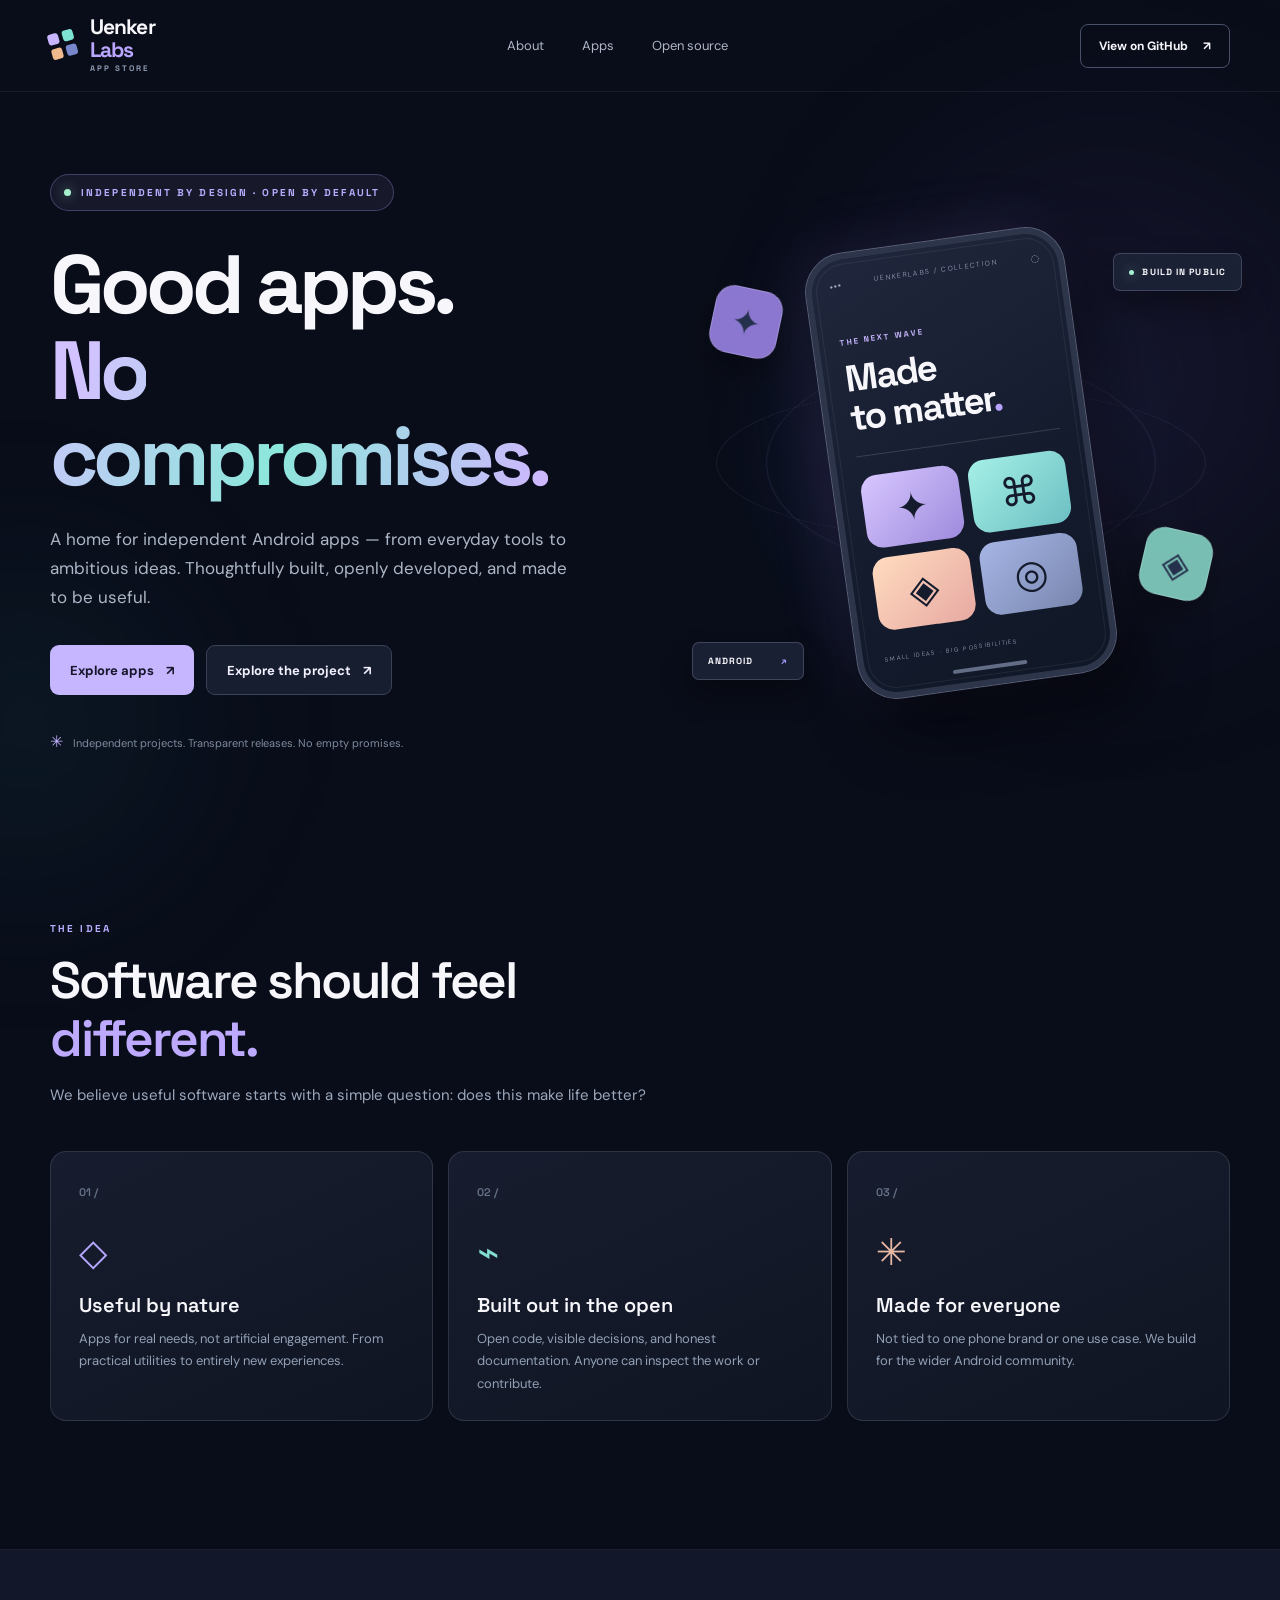
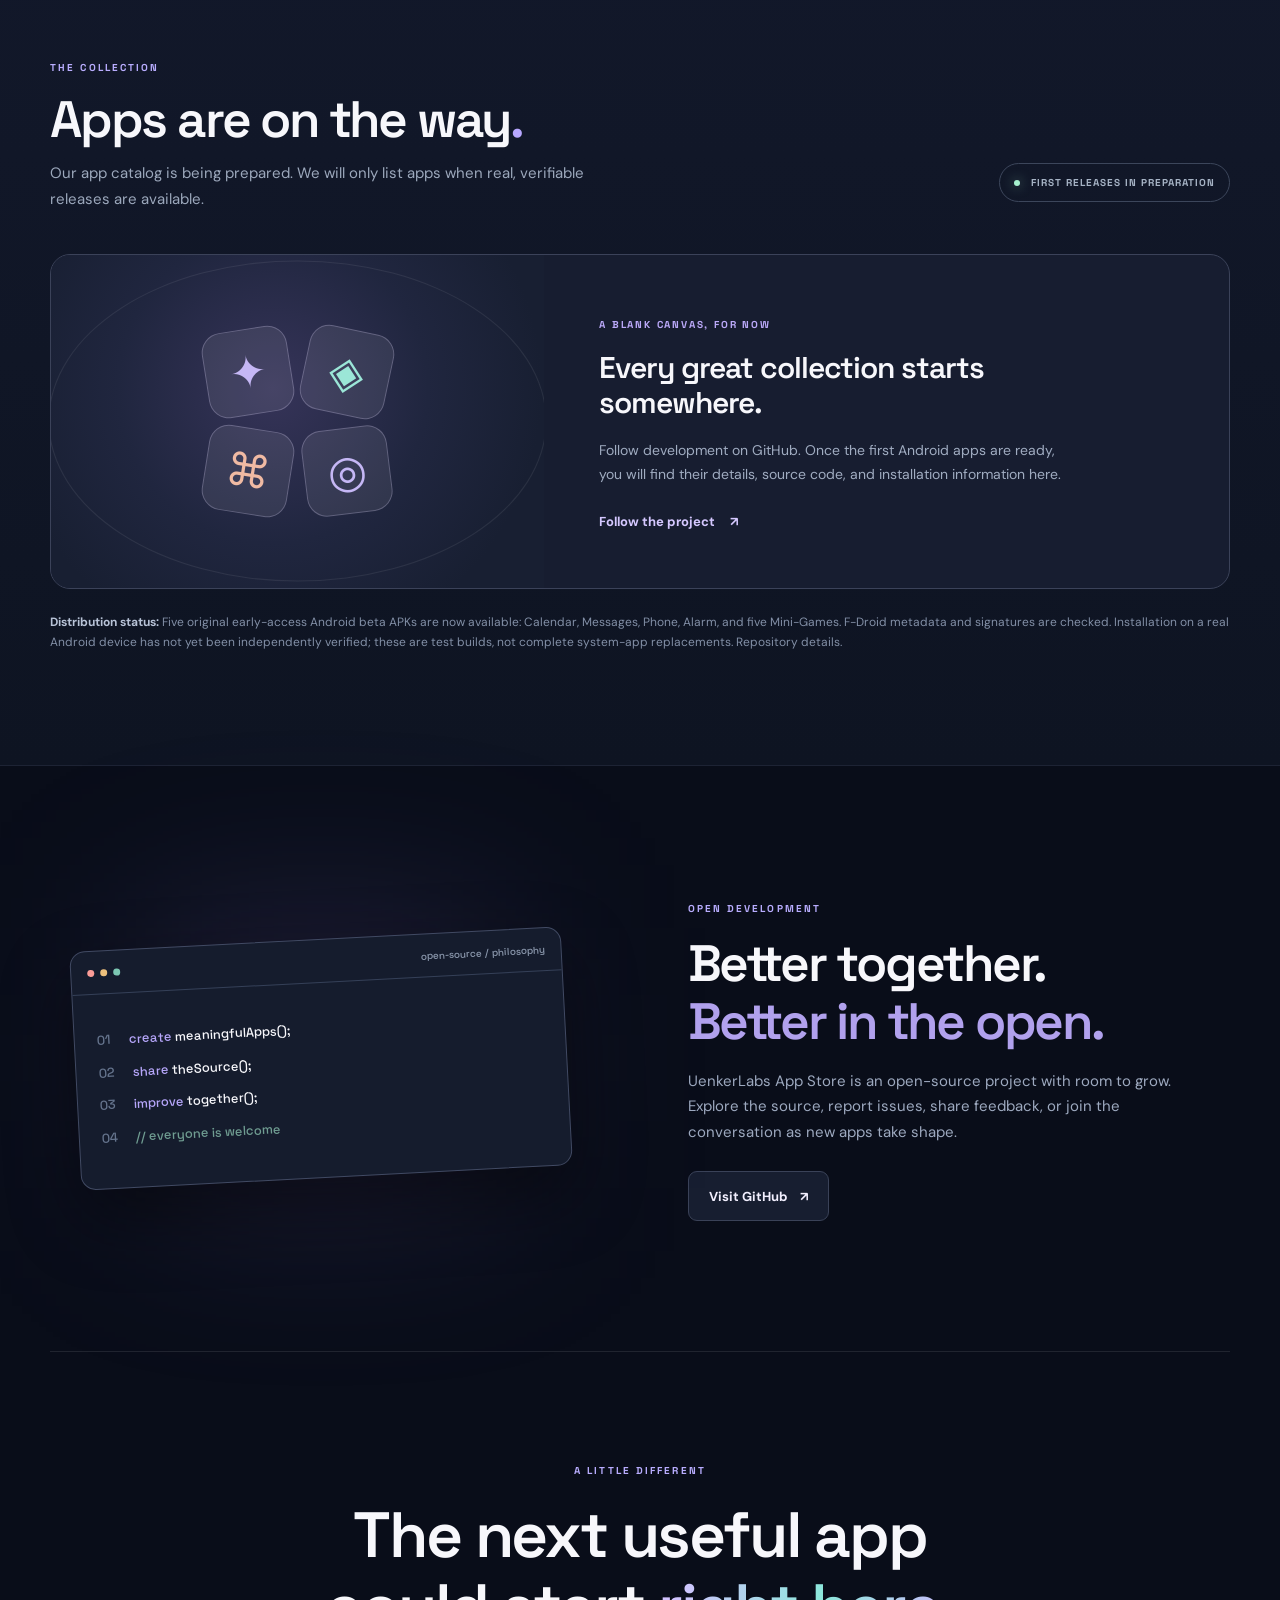
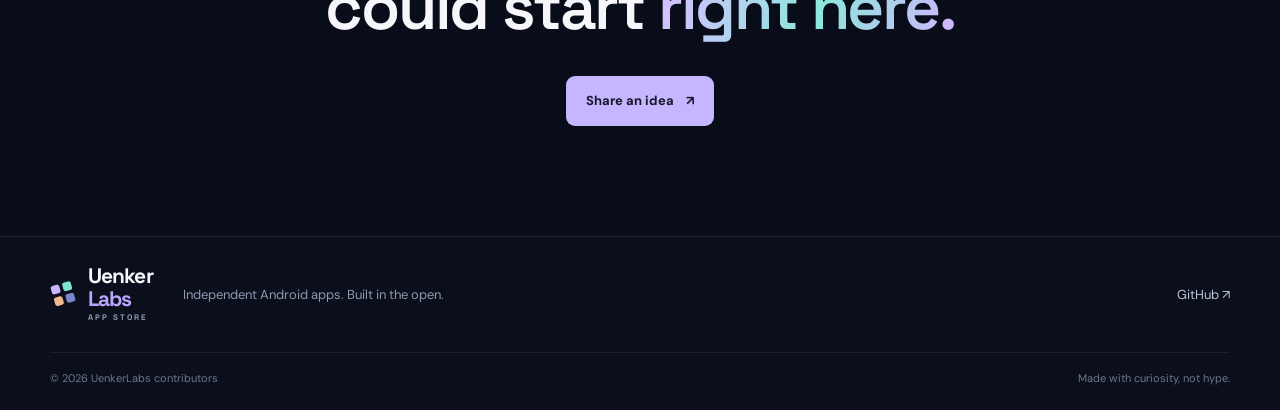
==== index.html @ 39ff406e "Publish five signed UenkerLabs beta APKs with official F-Droid v1/v2 indexes" ====
<!doctype html>
<html lang="en">
<head>
  <meta charset="utf-8">
  <meta name="viewport" content="width=device-width, initial-scale=1">
  <meta name="theme-color" content="#0b1020">
  <meta name="description" content="UenkerLabs App Store is an independent, open-source home for thoughtful Android apps. Built in public, designed for people, and free to explore.">
  <meta property="og:title" content="UenkerLabs App Store — Apps with purpose. Built in the open.">
  <meta property="og:description" content="Independent Android apps, open development, and a growing app collection.">
  <meta property="og:type" content="website">
  <meta property="og:site_name" content="UenkerLabs App Store">
  <meta property="og:locale" content="en_US">
  <link rel="canonical" href="https://yzue1980.github.io/UenkerLabs-AppStore/">
  <meta name="robots" content="index,follow">
  <meta property="og:url" content="https://yzue1980.github.io/UenkerLabs-AppStore/">
  <title>UenkerLabs App Store — Independent Android Apps</title>
  <link rel="icon" href="favicon.svg" type="image/svg+xml">
  <link rel="stylesheet" href="assets/style.css">
  <script src="assets/main.js" defer></script>
</head>
<body>
  <a class="skip-link" href="#main">Skip to content</a>
  <div class="ambient ambient-one" aria-hidden="true"></div>
  <div class="ambient ambient-two" aria-hidden="true"></div>
  <header class="site-header">
    <div class="container nav-wrap">
      <a href="#top" class="brand" aria-label="UenkerLabs App Store home"><span class="brand-mark"><span></span><span></span><span></span><span></span></span><span class="store-wordmark">Uenker<span class="brand-eighty">Labs</span><small>APP STORE</small></span></a>
      <nav aria-label="Main navigation" class="main-nav">
        <a href="#about">About</a>
        <a href="#apps">Apps</a>
        <a href="#open-source">Open source</a>
      </nav>
      <a class="header-action" href="https://github.com/YZUe1980/UenkerLabs-AppStore" target="_blank" rel="noopener noreferrer">View on GitHub <span aria-hidden="true">↗</span></a>
    </div>
  </header>
  <main id="main">
    <section class="hero container" id="top" aria-labelledby="hero-heading">
      <div class="hero-copy">
        <span class="eyebrow"><span class="live-dot"></span> INDEPENDENT BY DESIGN · OPEN BY DEFAULT</span>
        <h1 id="hero-heading">Good apps.<br><span class="gradient-text">No compromises.</span></h1>
        <p class="hero-lead">A home for independent Android apps — from everyday tools to ambitious ideas. Thoughtfully built, openly developed, and made to be useful.</p>
        <div class="hero-actions">
          <a class="button primary" href="#apps">Explore apps <span aria-hidden="true">↗</span></a>
          <a class="button secondary" href="https://github.com/YZUe1980/UenkerLabs-AppStore" target="_blank" rel="noopener noreferrer">Explore the project <span aria-hidden="true">↗</span></a>
        </div>
        <div class="hero-subnote"><span class="tiny-star">✳</span> Independent projects. Transparent releases. No empty promises.</div>
      </div>
      <div class="hero-art" aria-label="Abstract illustration of a future Android app collection" role="img">
        <div class="art-halo"></div>
        <div class="visual-orbit orbit-a"></div><div class="visual-orbit orbit-b"></div>
        <div class="floating-icon icon-left"><span class="symbol">✦</span></div>
        <div class="floating-icon icon-right"><span class="symbol">◈</span></div>
        <div class="device">
          <div class="device-top"><span class="status-lines">•••</span><span class="device-caption">UENKERLABS / COLLECTION</span><span>◌</span></div>
          <div class="device-content"><div class="device-label">THE NEXT WAVE</div><div class="device-heading">Made<br>to matter<span class="device-period">.</span></div><div class="device-rule"></div><div class="app-grid">
            <div class="app-tile violet"><span>✦</span></div><div class="app-tile aqua"><span>⌘</span></div><div class="app-tile peach"><span>◈</span></div><div class="app-tile slate"><span>◎</span></div>
          </div><div class="device-caption foot">SMALL IDEAS · BIG POSSIBILITIES</div></div>
          <div class="device-bottom"></div>
        </div>
        <div class="floating-tag tag-top"><span class="tag-dot"></span> BUILD IN PUBLIC</div>
        <div class="floating-tag tag-bottom">ANDROID <span>↗</span></div>
      </div>
    </section>
    <section class="principles container" id="about" aria-labelledby="principles-heading">
      <div class="section-intro"><span class="overline">THE IDEA</span><h2 id="principles-heading">Software should feel <em>different.</em></h2><p>We believe useful software starts with a simple question: does this make life better?</p></div>
      <div class="feature-grid">
        <article class="feature"><span class="feature-number">01 /</span><div class="feature-symbol">◇</div><h3>Useful by nature</h3><p>Apps for real needs, not artificial engagement. From practical utilities to entirely new experiences.</p></article>
        <article class="feature"><span class="feature-number">02 /</span><div class="feature-symbol">⌁</div><h3>Built out in the open</h3><p>Open code, visible decisions, and honest documentation. Anyone can inspect the work or contribute.</p></article>
        <article class="feature"><span class="feature-number">03 /</span><div class="feature-symbol">✳</div><h3>Made for everyone</h3><p>Not tied to one phone brand or one use case. We build for the wider Android community.</p></article>
      </div>
    </section>
    <section class="catalog-section" id="apps" aria-labelledby="apps-heading">
      <div class="container">
        <div class="catalog-heading"><div><span class="overline">THE COLLECTION</span><h2 id="apps-heading">Apps are on the way<span class="accent-period">.</span></h2><p>Our app catalog is being prepared. We will only list apps when real, verifiable releases are available.</p></div><span class="catalog-count"><span class="count-dot"></span> FIRST RELEASES IN PREPARATION</span></div>
        <div class="empty-catalog">
          <div class="empty-pattern" aria-hidden="true"><span>✦</span><span>◈</span><span>⌘</span><span>◎</span></div>
          <div class="empty-copy"><span class="small-label">A BLANK CANVAS, FOR NOW</span><h3>Every great collection starts somewhere.</h3><p>Follow development on GitHub. Once the first Android apps are ready, you will find their details, source code, and installation information here.</p><a href="https://github.com/YZUe1980/UenkerLabs-AppStore" target="_blank" rel="noopener noreferrer" class="inline-link">Follow the project <span aria-hidden="true">↗</span></a></div>
        </div>
        <p class="catalog-notice"><strong>Distribution status:</strong> Five original early-access Android beta APKs are now available: Calendar, Messages, Phone, Alarm, and five Mini-Games. F-Droid metadata and signatures are checked. Installation on a real Android device has not yet been independently verified; these are test builds, not complete system-app replacements. <a href="https://yzue1980.github.io/UenkerLabs-AppStore/repo">Repository details</a>.</p>
      </div>
    </section>
    <section class="opensource container" id="open-source">
      <div class="opensource-graphic" aria-hidden="true"><div class="code-card"><div class="code-top"><span></span><span></span><span></span><strong>open-source / philosophy</strong></div><div class="code-lines"><div><i>01</i> <b>create</b> meaningfulApps();</div><div><i>02</i> <b>share</b> theSource();</div><div><i>03</i> <b>improve</b> together();</div><div><i>04</i> <span class="code-comment">// everyone is welcome</span></div></div></div></div>
      <div class="opensource-copy"><span class="overline">OPEN DEVELOPMENT</span><h2>Better together.<br><span class="soft-text">Better in the open.</span></h2><p>UenkerLabs App Store is an open-source project with room to grow. Explore the source, report issues, share feedback, or join the conversation as new apps take shape.</p><a class="button secondary" href="https://github.com/YZUe1980/UenkerLabs-AppStore" target="_blank" rel="noopener noreferrer">Visit GitHub <span aria-hidden="true">↗</span></a></div>
    </section>
    <section class="closing container"><span class="overline">A LITTLE DIFFERENT</span><h2>The next useful app<br>could start <span class="gradient-text">right here.</span></h2><a href="https://github.com/YZUe1980/UenkerLabs-AppStore/issues" target="_blank" rel="noopener noreferrer" class="button primary">Share an idea <span aria-hidden="true">↗</span></a></section>
  </main>
  <footer class="footer"><div class="container footer-inner"><a href="#top" class="brand"><span class="brand-mark small"><span></span><span></span><span></span><span></span></span><span class="store-wordmark">Uenker<span class="brand-eighty">Labs</span><small>APP STORE</small></span></a><span>Independent Android apps. Built in the open.</span><a href="https://github.com/YZUe1980/UenkerLabs-AppStore" target="_blank" rel="noopener noreferrer">GitHub ↗</a></div><div class="container footer-bottom"><span>© <span id="year">2026</span> UenkerLabs contributors</span><span>Made with curiosity, not hype.</span></div></footer>
</body></html>
---- assets/style.css ----
@import url('https://fonts.googleapis.com/css2?family=DM+Sans:wght@400;500;600;700&family=Space+Grotesk:wght@400;500;600;700&display=swap');
:root{color-scheme:dark;--bg:#090d19;--surface:#111728;--ink:#f7f7fb;--muted:#9fa9bb;--accent:#bcabff;--line:rgba(220,228,255,.13)}
*{box-sizing:border-box}html{scroll-behavior:smooth}body{margin:0;background:var(--bg);color:var(--ink);font-family:"DM Sans",system-ui,sans-serif;-webkit-font-smoothing:antialiased;overflow-x:hidden}a{color:inherit;text-decoration:none}button,a{ -webkit-tap-highlight-color:transparent}a:focus-visible{outline:2px solid #c9b7ff;outline-offset:5px}p{line-height:1.72}.container{width:min(1180px,calc(100% - 64px));margin-inline:auto}.skip-link{position:absolute;top:-60px;left:20px;background:white;color:#101526;padding:12px;z-index:99}.skip-link:focus{top:12px}.ambient{position:absolute;pointer-events:none;filter:blur(75px);border-radius:50%;z-index:-1}.ambient-one{width:620px;height:650px;background:radial-gradient(circle,rgba(94,68,158,.19),transparent 72%);right:-140px;top:50px}.ambient-two{width:450px;height:450px;background:radial-gradient(circle,rgba(37,130,154,.12),transparent 72%);left:-200px;top:500px}
.site-header{height:92px;border-bottom:1px solid rgba(255,255,255,.06);position:relative;z-index:5}.nav-wrap{height:100%;display:flex;align-items:center;justify-content:space-between;gap:32px}.brand{font:700 25px/1 "Space Grotesk",sans-serif;letter-spacing:-1.4px;display:inline-flex;align-items:center;gap:11px;white-space:nowrap}.brand-eighty{color:#c1adff}.brand-mark{width:29px;height:29px;display:grid;grid-template-columns:repeat(2,11px);grid-template-rows:repeat(2,11px);gap:4px;transform:rotate(-16deg)}.brand-mark span{display:block;background:#c8b5ff;border-radius:3px}.brand-mark span:nth-child(2){background:#7ee3d3}.brand-mark span:nth-child(3){background:#efb98d}.brand-mark span:nth-child(4){background:#7887cc}.brand-mark.small{transform:scale(.8) rotate(-16deg);margin-right:-2px}.main-nav{display:flex;gap:38px}.main-nav a{font-size:13px;color:#aeb6c8;transition:color .2s}.main-nav a:hover,.footer a:hover{color:white}.header-action{border:1px solid #48506a;border-radius:8px;padding:13px 18px;font-size:12px;font-weight:700;white-space:nowrap;transition:background .2s}.header-action:hover{background:#1c2437}.header-action span,.button span,.inline-link span{margin-left:12px}
.hero{min-height:710px;display:grid;grid-template-columns:1.06fr .94fr;align-items:center;gap:35px;padding-block:82px 92px}.hero-copy{position:relative;z-index:2}.eyebrow,.overline{font:700 10px/1.5 "Space Grotesk",sans-serif;letter-spacing:2.1px;color:#b9adff}.eyebrow{display:inline-flex;align-items:center;gap:10px;padding:10px 13px;border:1px solid rgba(181,165,255,.28);border-radius:99px;background:#17192b}.live-dot,.count-dot,.tag-dot{width:7px;height:7px;background:#a5f0ce;border-radius:50%;display:inline-block;box-shadow:0 0 12px #a5f0ce88}.hero h1{font:700 clamp(57px,6.45vw,94px)/1.04 "Space Grotesk",sans-serif;letter-spacing:-5px;margin:31px 0 25px}.gradient-text{background:linear-gradient(104deg,#d2c2ff 7%,#8ce7db 54%,#d1b5ff);color:transparent;background-clip:text;-webkit-background-clip:text}.hero-lead{color:#adb6c6;font-size:17px;max-width:535px;margin:0 0 33px}.hero-actions{display:flex;gap:12px;flex-wrap:wrap}.button{font-size:13px;font-weight:700;border-radius:9px;min-height:50px;padding:15px 20px;display:inline-flex;align-items:center;justify-content:center;transition:transform .18s,background .18s}.button:hover{transform:translateY(-2px)}.button.primary{color:#17162a;background:#c6b5ff}.button.primary:hover{background:#ded5ff}.button.secondary{background:#171e30;border:1px solid #3a4258;color:#f2effe}.button.secondary:hover{background:#252d42}.hero-subnote{margin-top:36px;color:#7f8a9d;font-size:11px}.tiny-star{color:#c4b1ff;font-size:16px;margin-right:7px}
.hero-art{height:530px;position:relative;display:flex;align-items:center;justify-content:center}.art-halo{position:absolute;width:490px;height:490px;border-radius:50%;background:radial-gradient(circle,rgba(122,97,211,.24),rgba(35,58,103,.09) 50%,transparent 70%)}.visual-orbit{width:390px;height:390px;border:1px solid rgba(183,165,250,.12);position:absolute;border-radius:50%;transform:rotateX(57deg) rotateZ(-24deg)}.orbit-b{transform:rotateX(72deg) rotateZ(42deg);width:490px;height:490px}.device{height:448px;width:260px;background:linear-gradient(155deg,#20273c 0%,#141b2d 60%,#101726 100%);border:6px solid #2d354a;outline:1px solid #596078;border-radius:39px;box-shadow:20px 32px 65px #0008,-15px -10px 60px #a88cf51c;transform:rotate(-8deg);position:relative;overflow:hidden}.device:after{position:absolute;content:"";inset:4px;border:1px solid #ffffff11;border-radius:29px;pointer-events:none}.device-top{padding:19px 18px 2px;display:flex;justify-content:space-between;color:#a1a8bd;font-size:10px}.device-caption{font-size:7px;letter-spacing:1.4px;color:#848da6}.device-content{padding:43px 21px 0}.device-label{font:700 8px "Space Grotesk";letter-spacing:2px;color:#c8b6ff}.device-heading{font:700 37px/1.05 "Space Grotesk";letter-spacing:-2px;margin:14px 0 18px}.device-period{color:#b6a3ff}.device-rule{height:1px;background:#ffffff24;margin-bottom:20px}.app-grid{display:grid;grid-template-columns:repeat(2,1fr);gap:10px}.app-tile{height:73px;border-radius:16px;display:flex;align-items:center;justify-content:center;font-size:39px;color:#141b2c}.app-tile.violet{background:linear-gradient(140deg,#d7c6ff,#9e8bdd)}.app-tile.aqua{background:linear-gradient(140deg,#a5f0e7,#6cbfc2)}.app-tile.peach{background:linear-gradient(140deg,#ffdbbf,#e7a9a2)}.app-tile.slate{background:linear-gradient(140deg,#a7b5e6,#7886ae)}.device-caption.foot{font-size:6px;margin-top:24px}.device-bottom{position:absolute;bottom:10px;width:75px;height:4px;border-radius:10px;background:#626d86;left:calc(50% - 37px)}.floating-icon{position:absolute;z-index:2;display:grid;place-items:center;width:68px;height:68px;border-radius:19px;border:1px solid #ffffff30;backdrop-filter:blur(12px);box-shadow:0 15px 35px #0005}.icon-left{left:20px;top:90px;background:#9d86e7e0;transform:rotate(12deg)}.icon-right{right:20px;bottom:130px;background:#87d7c6e0;transform:rotate(13deg)}.symbol{color:#25304c;font-size:36px}.floating-tag{position:absolute;font:700 9px "Space Grotesk";letter-spacing:1.1px;border:1px solid #b6b6e03d;border-radius:7px;background:#1d2438dd;padding:12px 15px;z-index:3;box-shadow:0 15px 30px #0005}.tag-top{top:55px;right:-12px}.tag-top .tag-dot{width:5px;height:5px;margin-right:5px}.tag-bottom{bottom:48px;left:0}.tag-bottom span{color:#a99aff;margin-left:24px}
.principles{padding-top:72px;padding-bottom:128px}.section-intro{max-width:650px;margin-bottom:42px}.section-intro h2,.catalog-heading h2,.opensource h2,.closing h2{font:600 clamp(37px,4vw,56px)/1.13 "Space Grotesk";letter-spacing:-2.2px;margin:15px 0}.section-intro h2 em{font-style:normal;color:#bdaaff}.section-intro p,.catalog-heading p{color:#9ca8bc;font-size:15px}.feature-grid{display:grid;grid-template-columns:repeat(3,1fr);gap:15px}.feature{border:1px solid var(--line);border-radius:16px;background:linear-gradient(155deg,#171d2e,#101523);min-height:264px;padding:28px 28px 25px;position:relative;transition:transform .2s,border-color .2s}.feature:hover{transform:translateY(-4px);border-color:#b0a1ea70}.feature-number{font:600 11px "Space Grotesk";color:#66748b}.feature-symbol{font-size:37px;color:#b5a6ff;margin:27px 0 16px}.feature:nth-child(2) .feature-symbol{color:#81ddce}.feature:nth-child(3) .feature-symbol{color:#e6b7a3}.feature h3{font:600 20px "Space Grotesk";margin:0 0 10px}.feature p{font-size:13px;color:#91a0b5;margin:0}
.catalog-section{background:linear-gradient(180deg,#12182a,#0e1422);border-block:1px solid #ffffff0c;padding:105px 0 112px}.catalog-heading{display:flex;justify-content:space-between;align-items:end;gap:24px;margin-bottom:42px}.catalog-heading h2{margin-bottom:12px}.catalog-heading p{max-width:555px;margin:0}.accent-period{color:#b7a7ff}.catalog-count{font:700 10px "Space Grotesk";letter-spacing:1px;color:#a6b3c5;white-space:nowrap;border:1px solid #3c465b;border-radius:99px;padding:12px 14px;margin-bottom:10px}.catalog-count .count-dot{width:6px;height:6px;margin-right:7px}.empty-catalog{border:1px solid #3b4259;border-radius:20px;display:grid;grid-template-columns:.72fr 1fr;overflow:hidden;background:#171d30;min-height:315px}.empty-pattern{position:relative;overflow:hidden;background:radial-gradient(circle at 45% 40%,#363459 0%,#20263f 46%,#181f32 80%);display:grid;grid-template-columns:repeat(2,86px);grid-template-rows:repeat(2,86px);align-content:center;justify-content:center;gap:13px}.empty-pattern:before{content:"";position:absolute;inset:20px;border:1px solid #ffffff13;border-radius:50%;transform:scale(1.1)}.empty-pattern span{z-index:1;display:grid;place-items:center;border:1px solid #e4daff40;background:#ffffff15;border-radius:20px;font-size:45px;color:#c5b7f5;transform:rotate(-9deg)}.empty-pattern span:nth-child(2){color:#9be6d7;transform:rotate(12deg)}.empty-pattern span:nth-child(3){color:#f0baa3;transform:rotate(9deg)}.empty-pattern span:nth-child(4){transform:rotate(-7deg)}.empty-copy{padding:57px 55px}.small-label{font:700 10px "Space Grotesk";letter-spacing:1.8px;color:#bcaafa}.empty-copy h3{font:600 30px/1.17 "Space Grotesk";letter-spacing:-1px;max-width:400px;margin:17px 0}.empty-copy p{color:#a0acc1;font-size:14px;max-width:470px}.inline-link{display:inline-block;margin-top:13px;font-size:13px;font-weight:700;color:#d5c8ff}.inline-link:hover{text-decoration:underline}.catalog-notice{font-size:12px;color:#828fa6;margin:23px 0 0}.catalog-notice strong{color:#b8c3d7}
.opensource{padding:130px 0;display:grid;grid-template-columns:1fr 1fr;gap:95px;align-items:center}.opensource-graphic{min-height:295px;display:flex;align-items:center;justify-content:center;position:relative}.opensource-graphic:before{content:"";position:absolute;width:370px;height:260px;background:#8876cd33;filter:blur(95px)}.code-card{background:#151c2d;border:1px solid #414a63;border-radius:15px;box-shadow:0 28px 70px #0007;width:100%;max-width:492px;position:relative;transform:rotate(-3deg);overflow:hidden}.code-top{height:43px;border-bottom:1px solid #354058;display:flex;align-items:center;padding:0 16px;gap:6px}.code-top span{width:7px;height:7px;background:#fb9c97;border-radius:50%}.code-top span:nth-child(2){background:#edc07d}.code-top span:nth-child(3){background:#7cc7b3}.code-top strong{margin-left:auto;font:500 10px "Space Grotesk";color:#8d9aaf}.code-lines{font:500 13px/2.5 "Space Grotesk",monospace;padding:30px 22px 34px;white-space:nowrap}.code-lines i{font-style:normal;color:#65748d;margin-right:15px}.code-lines b{font-weight:500;color:#b6a6fa}.code-comment{color:#6f9c91}.opensource h2{margin:18px 0}.soft-text{color:#b1a1ed}.opensource p{color:#9da9bf;font-size:15px;max-width:485px;margin-bottom:25px}.closing{text-align:center;border-top:1px solid #ffffff18;padding-top:106px;padding-bottom:110px}.closing h2{font-size:clamp(39px,5vw,69px);margin:20px 0 32px}.footer{border-top:1px solid #ffffff16;background:#0b0f1b}.footer-inner{min-height:115px;display:flex;align-items:center;gap:30px}.footer-inner>span{font-size:13px;color:#8d99af}.footer-inner>a:last-child{margin-left:auto;font-size:13px;color:#bdc7d9}.footer-bottom{display:flex;justify-content:space-between;border-top:1px solid #ffffff12;padding-block:18px 25px;color:#69788f;font-size:11px}
@media(max-width:960px){.hero{grid-template-columns:1fr;min-height:auto;padding:75px 0 40px}.hero-art{height:500px}.hero-copy{text-align:center}.hero h1{letter-spacing:-3px}.hero-lead{margin-inline:auto}.hero-actions{justify-content:center}.main-nav{gap:19px}.opensource{gap:34px}.feature{padding:24px}.tag-top{right:11%}.tag-bottom{left:14%}.icon-left{left:19%}.icon-right{right:19%}}@media(max-width:680px){.container{width:calc(100% - 36px)}.site-header{height:74px}.brand{font-size:23px}.main-nav{display:none}.header-action{font-size:11px;padding:11px 12px}.hero{padding:67px 0 35px}.hero h1{font-size:clamp(47px,11vw,67px);letter-spacing:-2.8px}.hero-lead{font-size:15px}.eyebrow{font-size:8px;letter-spacing:1.1px}.hero-art{height:450px;transform:scale(.86);margin:-20px -25px}.principles{padding-top:45px;padding-bottom:82px}.section-intro h2,.catalog-heading h2,.opensource h2{letter-spacing:-1.6px}.feature-grid{grid-template-columns:1fr}.feature{min-height:205px}.feature-symbol{margin:15px 0}.catalog-section{padding:75px 0}.catalog-heading{display:block}.catalog-count{display:inline-block;margin-top:16px;font-size:9px}.empty-catalog{grid-template-columns:1fr}.empty-pattern{height:255px;grid-template-columns:repeat(2,68px);grid-template-rows:repeat(2,68px)}.empty-pattern span{font-size:35px}.empty-copy{padding:32px 24px 35px}.empty-copy h3{font-size:26px}.opensource{grid-template-columns:1fr;padding:75px 0;gap:35px}.opensource-graphic{min-height:250px}.code-lines{font-size:11px;padding:23px 15px}.closing{padding:78px 0}.footer-inner{min-height:130px;flex-wrap:wrap;gap:14px;padding-block:30px}.footer-inner>span{flex-basis:100%;order:3}.footer-bottom{gap:12px;flex-wrap:wrap}}@media(prefers-reduced-motion:reduce){html{scroll-behavior:auto}*,*:before,*:after{transition:none!important}}
/* UenkerLabs App Store wordmark */
.store-wordmark{display:inline-flex;flex-direction:column;align-items:flex-start;white-space:nowrap;font-size:21px;line-height:1.1;letter-spacing:-.9px;font-weight:700}.store-wordmark>small{font:700 8px/1.8 "Space Grotesk",system-ui,sans-serif;letter-spacing:2px;color:#8f9cb1}.brand-eighty{color:#bba6ff}@media(max-width:650px){.store-wordmark{font-size:16px}.store-wordmark>small{font-size:7px}}
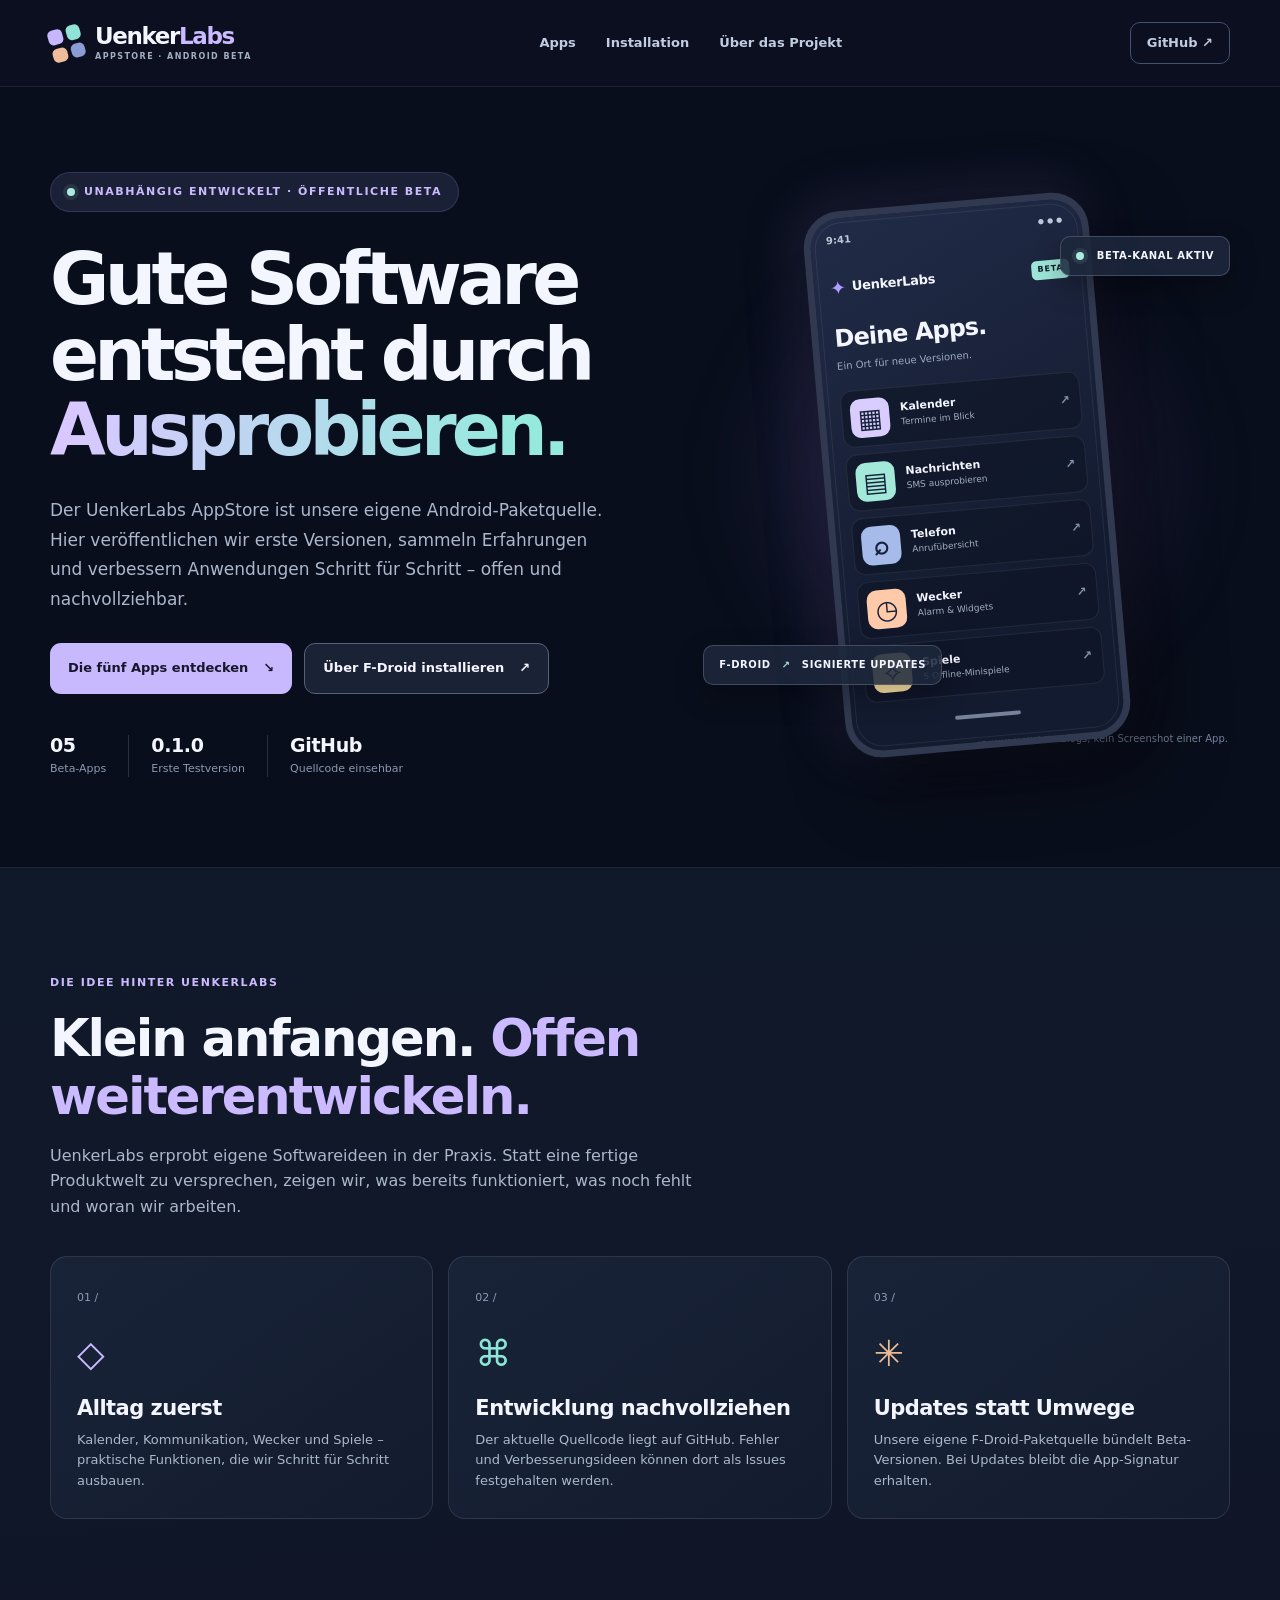
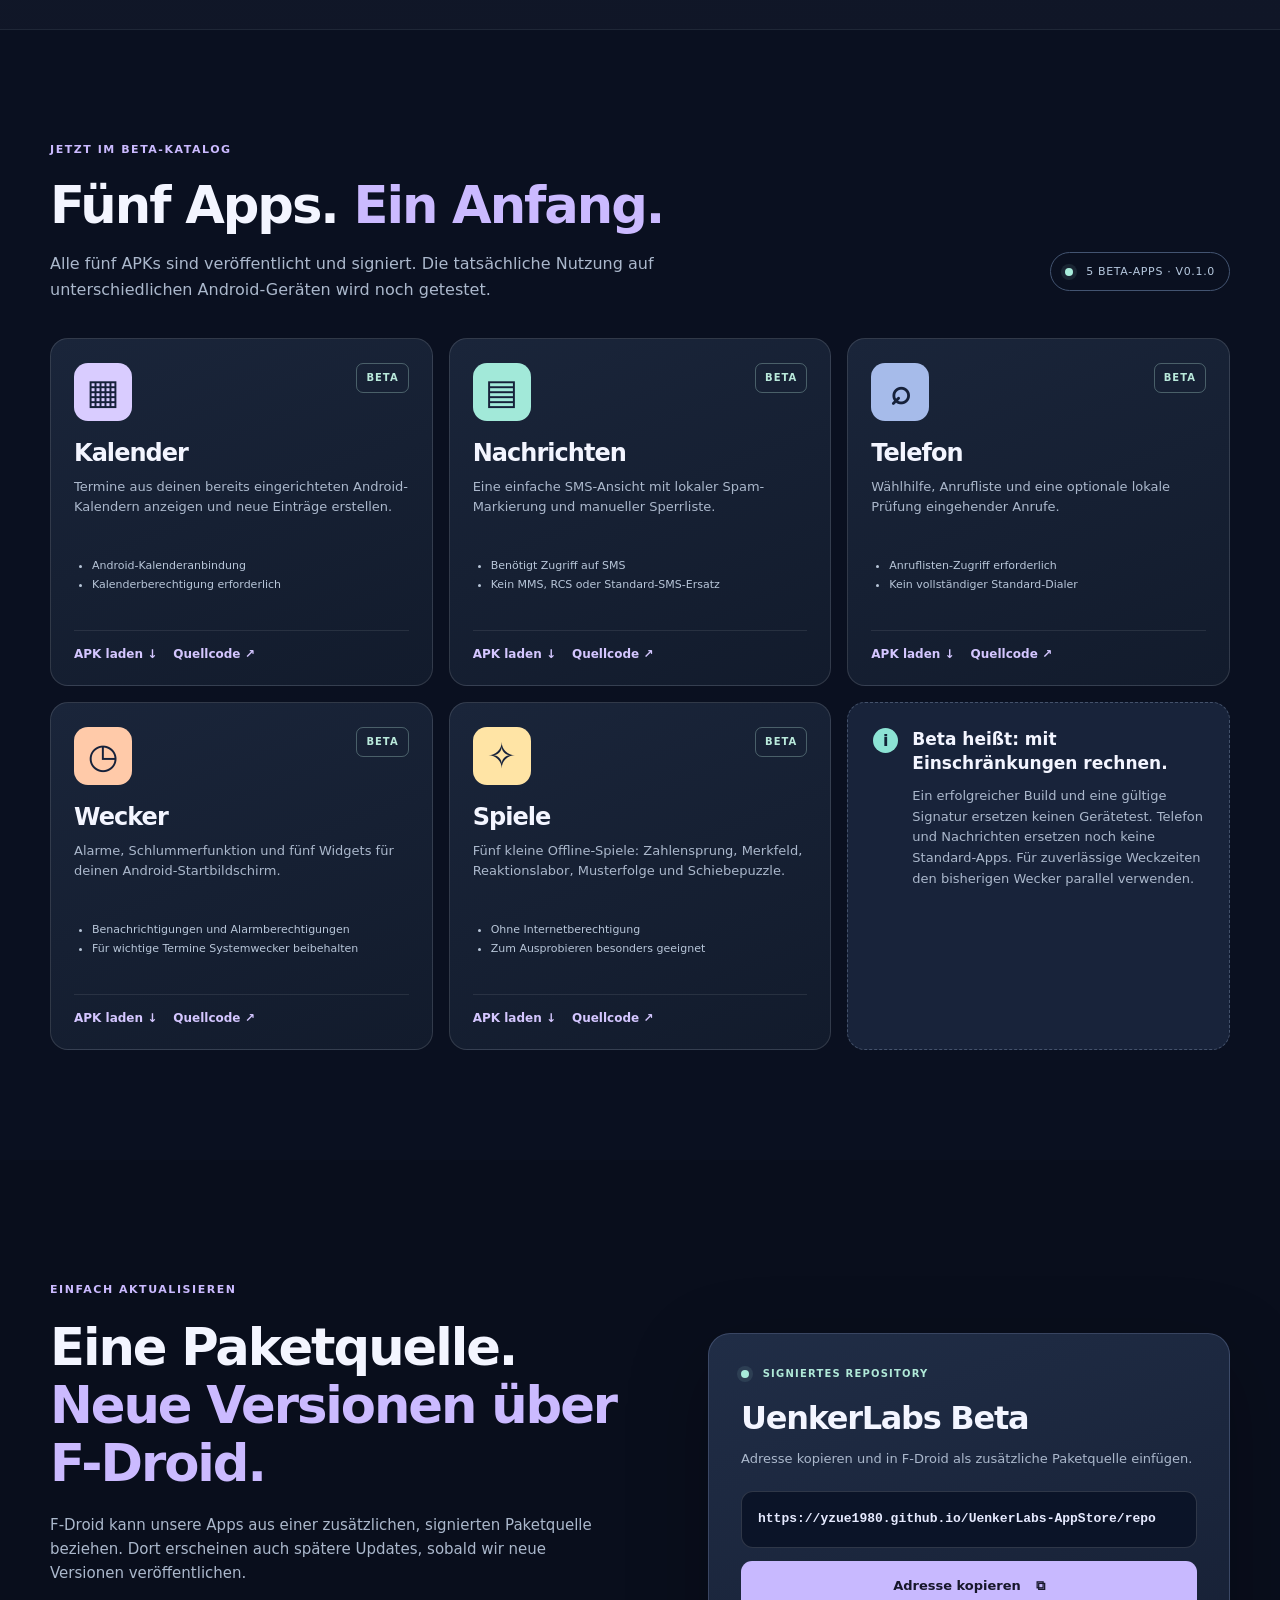
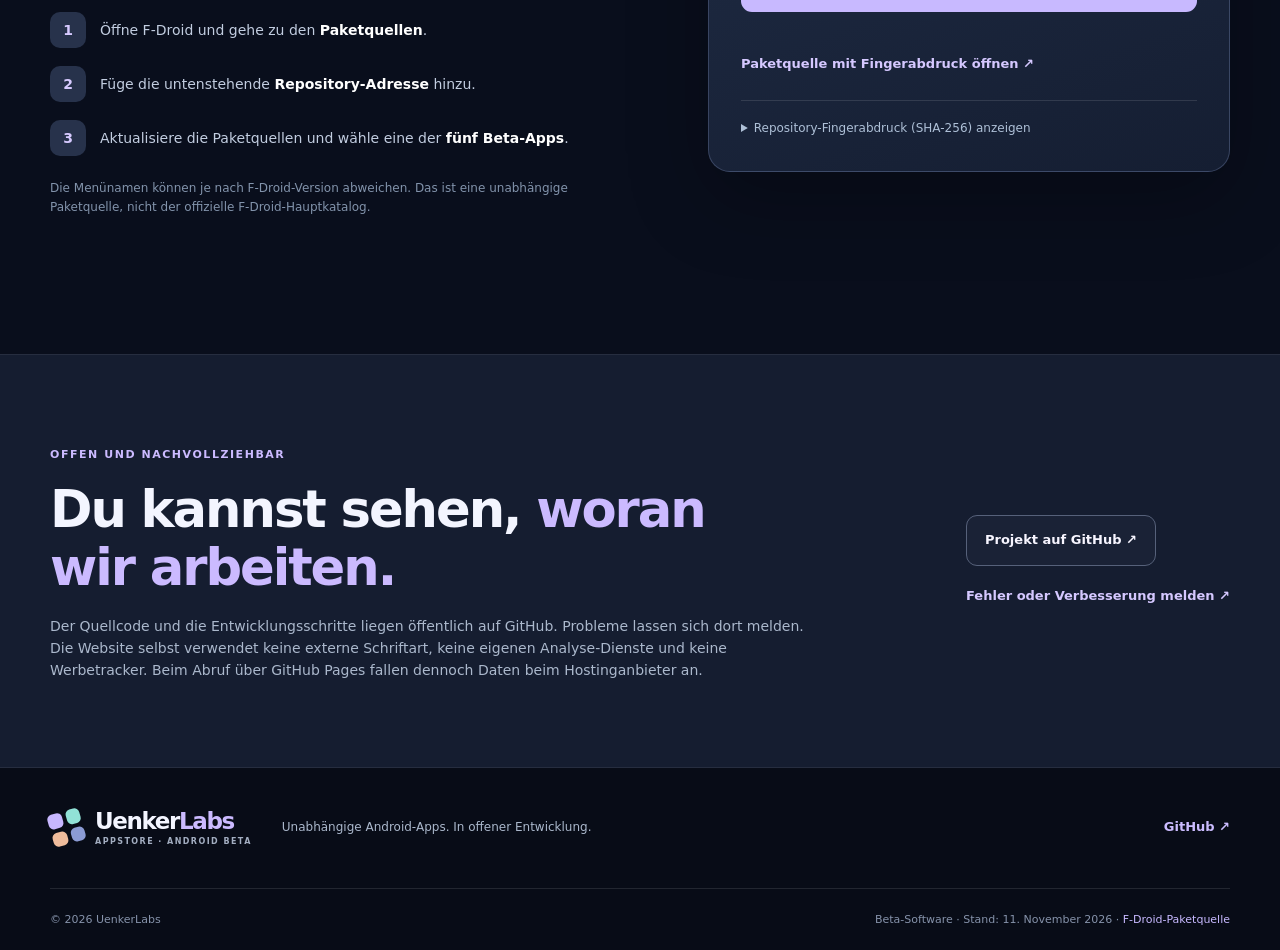
==== commit 34aa1577: "Refresh UenkerLabs public AppStore, five beta cards and bilingual F-Droid descriptions" ====
--- a/index.html
+++ b/index.html
@@ -1,89 +1,140 @@
 <!doctype html>
-<html lang="en">
+<html lang="de">
 <head>
   <meta charset="utf-8">
   <meta name="viewport" content="width=device-width, initial-scale=1">
-  <meta name="theme-color" content="#0b1020">
-  <meta name="description" content="UenkerLabs App Store is an independent, open-source home for thoughtful Android apps. Built in public, designed for people, and free to explore.">
-  <meta property="og:title" content="UenkerLabs App Store — Apps with purpose. Built in the open.">
-  <meta property="og:description" content="Independent Android apps, open development, and a growing app collection.">
+  <meta name="theme-color" content="#0a1020">
+  <meta name="description" content="UenkerLabs AppStore: fünf offen entwickelte Android-Beta-Apps. Kalender, Nachrichten, Telefon, Wecker und Offline-Spiele über eine eigene signierte F-Droid-Paketquelle testen und aktualisieren.">
   <meta property="og:type" content="website">
-  <meta property="og:site_name" content="UenkerLabs App Store">
-  <meta property="og:locale" content="en_US">
+  <meta property="og:title" content="UenkerLabs AppStore – Android-Apps gemeinsam weiterentwickeln">
+  <meta property="og:description" content="Fünf Android-Beta-Apps. Offener Quellcode, eigene F-Droid-Paketquelle und ehrliche Hinweise zum Entwicklungsstand.">
+  <meta property="og:site_name" content="UenkerLabs AppStore">
+  <meta property="og:locale" content="de_DE">
+  <meta property="og:url" content="https://yzue1980.github.io/UenkerLabs-AppStore/">
   <link rel="canonical" href="https://yzue1980.github.io/UenkerLabs-AppStore/">
-  <meta name="robots" content="index,follow">
-  <meta property="og:url" content="https://yzue1980.github.io/UenkerLabs-AppStore/">
-  <title>UenkerLabs App Store — Independent Android Apps</title>
   <link rel="icon" href="favicon.svg" type="image/svg+xml">
   <link rel="stylesheet" href="assets/style.css">
-  <script src="assets/main.js" defer></script>
+  <script defer src="assets/main.js"></script>
+  <title>UenkerLabs AppStore – Android-Apps in offener Entwicklung</title>
 </head>
-<body>
-  <a class="skip-link" href="#main">Skip to content</a>
-  <div class="ambient ambient-one" aria-hidden="true"></div>
-  <div class="ambient ambient-two" aria-hidden="true"></div>
+<body id="top">
+  <a class="skip-link" href="#main">Zum Inhalt springen</a>
   <header class="site-header">
-    <div class="container nav-wrap">
-      <a href="#top" class="brand" aria-label="UenkerLabs App Store home"><span class="brand-mark"><span></span><span></span><span></span><span></span></span><span class="store-wordmark">Uenker<span class="brand-eighty">Labs</span><small>APP STORE</small></span></a>
-      <nav aria-label="Main navigation" class="main-nav">
-        <a href="#about">About</a>
-        <a href="#apps">Apps</a>
-        <a href="#open-source">Open source</a>
+    <div class="container header-inner">
+      <a class="brand" href="#top" aria-label="UenkerLabs AppStore – Startseite">
+        <span class="brand-symbol" aria-hidden="true"><i></i><i></i><i></i><i></i></span>
+        <span class="brand-copy">Uenker<span>Labs</span><small>APPSTORE · ANDROID BETA</small></span>
+      </a>
+      <nav class="primary-nav" aria-label="Hauptnavigation">
+        <a href="#apps">Apps</a><a href="#installation">Installation</a><a href="#ueber-uns">Über das Projekt</a>
       </nav>
-      <a class="header-action" href="https://github.com/YZUe1980/UenkerLabs-AppStore" target="_blank" rel="noopener noreferrer">View on GitHub <span aria-hidden="true">↗</span></a>
+      <a class="nav-github" href="https://github.com/YZUe1980/UenkerLabs-AppStore" target="_blank" rel="noopener noreferrer">GitHub <span aria-hidden="true">↗</span></a>
     </div>
   </header>
+
   <main id="main">
-    <section class="hero container" id="top" aria-labelledby="hero-heading">
+    <section class="hero container" aria-labelledby="hero-title">
       <div class="hero-copy">
-        <span class="eyebrow"><span class="live-dot"></span> INDEPENDENT BY DESIGN · OPEN BY DEFAULT</span>
-        <h1 id="hero-heading">Good apps.<br><span class="gradient-text">No compromises.</span></h1>
-        <p class="hero-lead">A home for independent Android apps — from everyday tools to ambitious ideas. Thoughtfully built, openly developed, and made to be useful.</p>
+        <p class="eyebrow"><span class="status-dot" aria-hidden="true"></span> UNABHÄNGIG ENTWICKELT · ÖFFENTLICHE BETA</p>
+        <h1 id="hero-title">Gute Software<br>entsteht durch <em>Ausprobieren.</em></h1>
+        <p class="hero-lead">Der UenkerLabs AppStore ist unsere eigene Android-Paketquelle. Hier veröffentlichen wir erste Versionen, sammeln Erfahrungen und verbessern Anwendungen Schritt für Schritt – offen und nachvollziehbar.</p>
         <div class="hero-actions">
-          <a class="button primary" href="#apps">Explore apps <span aria-hidden="true">↗</span></a>
-          <a class="button secondary" href="https://github.com/YZUe1980/UenkerLabs-AppStore" target="_blank" rel="noopener noreferrer">Explore the project <span aria-hidden="true">↗</span></a>
+          <a class="button button-primary" href="#apps">Die fünf Apps entdecken <span aria-hidden="true">↘</span></a>
+          <a class="button button-outline" href="#installation">Über F-Droid installieren <span aria-hidden="true">↗</span></a>
         </div>
-        <div class="hero-subnote"><span class="tiny-star">✳</span> Independent projects. Transparent releases. No empty promises.</div>
+        <div class="hero-metrics" aria-label="Entwicklungsstand">
+          <span><strong>05</strong><small>Beta-Apps</small></span>
+          <span><strong>0.1.0</strong><small>Erste Testversion</small></span>
+          <span><strong>GitHub</strong><small>Quellcode einsehbar</small></span>
+        </div>
       </div>
-      <div class="hero-art" aria-label="Abstract illustration of a future Android app collection" role="img">
-        <div class="art-halo"></div>
-        <div class="visual-orbit orbit-a"></div><div class="visual-orbit orbit-b"></div>
-        <div class="floating-icon icon-left"><span class="symbol">✦</span></div>
-        <div class="floating-icon icon-right"><span class="symbol">◈</span></div>
-        <div class="device">
-          <div class="device-top"><span class="status-lines">•••</span><span class="device-caption">UENKERLABS / COLLECTION</span><span>◌</span></div>
-          <div class="device-content"><div class="device-label">THE NEXT WAVE</div><div class="device-heading">Made<br>to matter<span class="device-period">.</span></div><div class="device-rule"></div><div class="app-grid">
-            <div class="app-tile violet"><span>✦</span></div><div class="app-tile aqua"><span>⌘</span></div><div class="app-tile peach"><span>◈</span></div><div class="app-tile slate"><span>◎</span></div>
-          </div><div class="device-caption foot">SMALL IDEAS · BIG POSSIBILITIES</div></div>
-          <div class="device-bottom"></div>
+      <div class="hero-visual" aria-label="Schematische Darstellung des UenkerLabs-App-Katalogs">
+        <div class="visual-glow" aria-hidden="true"></div>
+        <div class="float-label float-top"><span class="pulse"></span> BETA-KANAL AKTIV</div>
+        <div class="phone-preview">
+          <div class="phone-top"><span>9:41</span><span class="phone-status" aria-hidden="true">●●●</span></div>
+          <div class="phone-brand"><span class="phone-chip" aria-hidden="true">✦</span> UenkerLabs <span class="beta-label">BETA</span></div>
+          <div class="phone-heading">Deine Apps.<small>Ein Ort für neue Versionen.</small></div>
+          <div class="preview-list">
+            <div><span class="preview-icon i-calendar" aria-hidden="true">▦</span><span><strong>Kalender</strong><small>Termine im Blick</small></span><b aria-hidden="true">↗</b></div>
+            <div><span class="preview-icon i-messages" aria-hidden="true">▤</span><span><strong>Nachrichten</strong><small>SMS ausprobieren</small></span><b aria-hidden="true">↗</b></div>
+            <div><span class="preview-icon i-phone" aria-hidden="true">⌕</span><span><strong>Telefon</strong><small>Anrufübersicht</small></span><b aria-hidden="true">↗</b></div>
+            <div><span class="preview-icon i-alarm" aria-hidden="true">◷</span><span><strong>Wecker</strong><small>Alarm &amp; Widgets</small></span><b aria-hidden="true">↗</b></div>
+            <div><span class="preview-icon i-arcade" aria-hidden="true">✧</span><span><strong>Spiele</strong><small>5 Offline-Minispiele</small></span><b aria-hidden="true">↗</b></div>
+          </div>
+          <div class="phone-bottom" aria-hidden="true"></div>
         </div>
-        <div class="floating-tag tag-top"><span class="tag-dot"></span> BUILD IN PUBLIC</div>
-        <div class="floating-tag tag-bottom">ANDROID <span>↗</span></div>
+        <div class="float-label float-bottom">F-DROID <span aria-hidden="true">↗</span> SIGNIERTE UPDATES</div>
+        <p class="visual-caption">Illustration des Katalogs, kein Screenshot einer App.</p>
       </div>
     </section>
-    <section class="principles container" id="about" aria-labelledby="principles-heading">
-      <div class="section-intro"><span class="overline">THE IDEA</span><h2 id="principles-heading">Software should feel <em>different.</em></h2><p>We believe useful software starts with a simple question: does this make life better?</p></div>
-      <div class="feature-grid">
-        <article class="feature"><span class="feature-number">01 /</span><div class="feature-symbol">◇</div><h3>Useful by nature</h3><p>Apps for real needs, not artificial engagement. From practical utilities to entirely new experiences.</p></article>
-        <article class="feature"><span class="feature-number">02 /</span><div class="feature-symbol">⌁</div><h3>Built out in the open</h3><p>Open code, visible decisions, and honest documentation. Anyone can inspect the work or contribute.</p></article>
-        <article class="feature"><span class="feature-number">03 /</span><div class="feature-symbol">✳</div><h3>Made for everyone</h3><p>Not tied to one phone brand or one use case. We build for the wider Android community.</p></article>
+
+    <section class="value-band" id="ueber-uns" aria-labelledby="value-title">
+      <div class="container">
+        <div class="section-head narrow"><span class="kicker">DIE IDEE HINTER UENKERLABS</span><h2 id="value-title">Klein anfangen. <span>Offen weiterentwickeln.</span></h2><p>UenkerLabs erprobt eigene Softwareideen in der Praxis. Statt eine fertige Produktwelt zu versprechen, zeigen wir, was bereits funktioniert, was noch fehlt und woran wir arbeiten.</p></div>
+        <div class="principle-grid">
+          <article><span class="principle-num">01 /</span><div class="principle-icon" aria-hidden="true">◇</div><h3>Alltag zuerst</h3><p>Kalender, Kommunikation, Wecker und Spiele – praktische Funktionen, die wir Schritt für Schritt ausbauen.</p></article>
+          <article><span class="principle-num">02 /</span><div class="principle-icon teal" aria-hidden="true">⌘</div><h3>Entwicklung nachvollziehen</h3><p>Der aktuelle Quellcode liegt auf GitHub. Fehler und Verbesserungsideen können dort als Issues festgehalten werden.</p></article>
+          <article><span class="principle-num">03 /</span><div class="principle-icon amber" aria-hidden="true">✳</div><h3>Updates statt Umwege</h3><p>Unsere eigene F-Droid-Paketquelle bündelt Beta-Versionen. Bei Updates bleibt die App-Signatur erhalten.</p></article>
+        </div>
       </div>
     </section>
-    <section class="catalog-section" id="apps" aria-labelledby="apps-heading">
+
+    <section class="catalog" id="apps" aria-labelledby="apps-title">
       <div class="container">
-        <div class="catalog-heading"><div><span class="overline">THE COLLECTION</span><h2 id="apps-heading">Apps are on the way<span class="accent-period">.</span></h2><p>Our app catalog is being prepared. We will only list apps when real, verifiable releases are available.</p></div><span class="catalog-count"><span class="count-dot"></span> FIRST RELEASES IN PREPARATION</span></div>
-        <div class="empty-catalog">
-          <div class="empty-pattern" aria-hidden="true"><span>✦</span><span>◈</span><span>⌘</span><span>◎</span></div>
-          <div class="empty-copy"><span class="small-label">A BLANK CANVAS, FOR NOW</span><h3>Every great collection starts somewhere.</h3><p>Follow development on GitHub. Once the first Android apps are ready, you will find their details, source code, and installation information here.</p><a href="https://github.com/YZUe1980/UenkerLabs-AppStore" target="_blank" rel="noopener noreferrer" class="inline-link">Follow the project <span aria-hidden="true">↗</span></a></div>
+        <div class="section-head catalog-title"><div><span class="kicker">JETZT IM BETA-KATALOG</span><h2 id="apps-title">Fünf Apps. <span>Ein Anfang.</span></h2><p>Alle fünf APKs sind veröffentlicht und signiert. Die tatsächliche Nutzung auf unterschiedlichen Android-Geräten wird noch getestet.</p></div><span class="catalog-tag"><span class="status-dot" aria-hidden="true"></span> 5 BETA-APPS · V0.1.0</span></div>
+        <div class="app-cards">
+          <article class="app-card">
+            <div class="card-top"><span class="app-icon calendar-icon" aria-hidden="true">▦</span><span class="card-status">BETA</span></div>
+            <h3>Kalender</h3><p class="card-intro">Termine aus deinen bereits eingerichteten Android-Kalendern anzeigen und neue Einträge erstellen.</p>
+            <ul class="card-details"><li>Android-Kalenderanbindung</li><li>Kalenderberechtigung erforderlich</li></ul>
+            <div class="card-links"><a href="repo/UenkerLabs-calendar-beta-0.1.0.apk" download>APK laden <span aria-hidden="true">↓</span></a><a href="https://github.com/YZUe1980/UenkerLabs-AppStore/tree/main/android/calendar" target="_blank" rel="noopener noreferrer">Quellcode ↗</a></div>
+          </article>
+          <article class="app-card">
+            <div class="card-top"><span class="app-icon messages-icon" aria-hidden="true">▤</span><span class="card-status">BETA</span></div>
+            <h3>Nachrichten</h3><p class="card-intro">Eine einfache SMS-Ansicht mit lokaler Spam-Markierung und manueller Sperrliste.</p>
+            <ul class="card-details"><li>Benötigt Zugriff auf SMS</li><li>Kein MMS, RCS oder Standard-SMS-Ersatz</li></ul>
+            <div class="card-links"><a href="repo/UenkerLabs-messages-beta-0.1.0.apk" download>APK laden <span aria-hidden="true">↓</span></a><a href="https://github.com/YZUe1980/UenkerLabs-AppStore/tree/main/android/messages" target="_blank" rel="noopener noreferrer">Quellcode ↗</a></div>
+          </article>
+          <article class="app-card">
+            <div class="card-top"><span class="app-icon phone-icon" aria-hidden="true">⌕</span><span class="card-status">BETA</span></div>
+            <h3>Telefon</h3><p class="card-intro">Wählhilfe, Anrufliste und eine optionale lokale Prüfung eingehender Anrufe.</p>
+            <ul class="card-details"><li>Anruflisten-Zugriff erforderlich</li><li>Kein vollständiger Standard-Dialer</li></ul>
+            <div class="card-links"><a href="repo/UenkerLabs-phone-beta-0.1.0.apk" download>APK laden <span aria-hidden="true">↓</span></a><a href="https://github.com/YZUe1980/UenkerLabs-AppStore/tree/main/android/phone" target="_blank" rel="noopener noreferrer">Quellcode ↗</a></div>
+          </article>
+          <article class="app-card">
+            <div class="card-top"><span class="app-icon alarm-icon" aria-hidden="true">◷</span><span class="card-status">BETA</span></div>
+            <h3>Wecker</h3><p class="card-intro">Alarme, Schlummerfunktion und fünf Widgets für deinen Android-Startbildschirm.</p>
+            <ul class="card-details"><li>Benachrichtigungen und Alarmberechtigungen</li><li>Für wichtige Termine Systemwecker beibehalten</li></ul>
+            <div class="card-links"><a href="repo/UenkerLabs-alarm-beta-0.1.0.apk" download>APK laden <span aria-hidden="true">↓</span></a><a href="https://github.com/YZUe1980/UenkerLabs-AppStore/tree/main/android/alarm" target="_blank" rel="noopener noreferrer">Quellcode ↗</a></div>
+          </article>
+          <article class="app-card">
+            <div class="card-top"><span class="app-icon arcade-icon" aria-hidden="true">✧</span><span class="card-status">BETA</span></div>
+            <h3>Spiele</h3><p class="card-intro">Fünf kleine Offline-Spiele: Zahlensprung, Merkfeld, Reaktionslabor, Musterfolge und Schiebepuzzle.</p>
+            <ul class="card-details"><li>Ohne Internetberechtigung</li><li>Zum Ausprobieren besonders geeignet</li></ul>
+            <div class="card-links"><a href="repo/UenkerLabs-arcade-beta-0.1.0.apk" download>APK laden <span aria-hidden="true">↓</span></a><a href="https://github.com/YZUe1980/UenkerLabs-AppStore/tree/main/android/arcade" target="_blank" rel="noopener noreferrer">Quellcode ↗</a></div>
+          </article>
+          <div class="catalog-note"><span class="note-symbol" aria-hidden="true">i</span><div><strong>Beta heißt: mit Einschränkungen rechnen.</strong><p>Ein erfolgreicher Build und eine gültige Signatur ersetzen keinen Gerätetest. Telefon und Nachrichten ersetzen noch keine Standard-Apps. Für zuverlässige Weckzeiten den bisherigen Wecker parallel verwenden.</p></div></div>
         </div>
-        <p class="catalog-notice"><strong>Distribution status:</strong> Five original early-access Android beta APKs are now available: Calendar, Messages, Phone, Alarm, and five Mini-Games. F-Droid metadata and signatures are checked. Installation on a real Android device has not yet been independently verified; these are test builds, not complete system-app replacements. <a href="https://yzue1980.github.io/UenkerLabs-AppStore/repo">Repository details</a>.</p>
       </div>
     </section>
-    <section class="opensource container" id="open-source">
-      <div class="opensource-graphic" aria-hidden="true"><div class="code-card"><div class="code-top"><span></span><span></span><span></span><strong>open-source / philosophy</strong></div><div class="code-lines"><div><i>01</i> <b>create</b> meaningfulApps();</div><div><i>02</i> <b>share</b> theSource();</div><div><i>03</i> <b>improve</b> together();</div><div><i>04</i> <span class="code-comment">// everyone is welcome</span></div></div></div></div>
-      <div class="opensource-copy"><span class="overline">OPEN DEVELOPMENT</span><h2>Better together.<br><span class="soft-text">Better in the open.</span></h2><p>UenkerLabs App Store is an open-source project with room to grow. Explore the source, report issues, share feedback, or join the conversation as new apps take shape.</p><a class="button secondary" href="https://github.com/YZUe1980/UenkerLabs-AppStore" target="_blank" rel="noopener noreferrer">Visit GitHub <span aria-hidden="true">↗</span></a></div>
+
+    <section class="install-section container" id="installation" aria-labelledby="install-title">
+      <div class="install-text"><span class="kicker">EINFACH AKTUALISIEREN</span><h2 id="install-title">Eine Paketquelle.<br><span>Neue Versionen über F-Droid.</span></h2><p>F-Droid kann unsere Apps aus einer zusätzlichen, signierten Paketquelle beziehen. Dort erscheinen auch spätere Updates, sobald wir neue Versionen veröffentlichen.</p>
+        <ol class="steps"><li><span>1</span><div>Öffne F-Droid und gehe zu den <strong>Paketquellen</strong>.</div></li><li><span>2</span><div>Füge die untenstehende <strong>Repository-Adresse</strong> hinzu.</div></li><li><span>3</span><div>Aktualisiere die Paketquellen und wähle eine der <strong>fünf Beta-Apps</strong>.</div></li></ol>
+        <p class="small-disclaimer">Die Menünamen können je nach F-Droid-Version abweichen. Das ist eine unabhängige Paketquelle, nicht der offizielle F-Droid-Hauptkatalog.</p>
+      </div>
+      <div class="install-panel"><div class="panel-kicker"><span class="status-dot" aria-hidden="true"></span> SIGNIERTES REPOSITORY</div><h3>UenkerLabs Beta</h3><p>Adresse kopieren und in F-Droid als zusätzliche Paketquelle einfügen.</p>
+        <div class="repo-url" id="repo-url">https://yzue1980.github.io/UenkerLabs-AppStore/repo</div>
+        <button type="button" id="copy-repo" class="button button-primary copy-button" data-copy="https://yzue1980.github.io/UenkerLabs-AppStore/repo">Adresse kopieren <span aria-hidden="true">⧉</span></button>
+        <p id="copy-feedback" class="copy-feedback" aria-live="polite"></p>
+        <a class="panel-link" href="https://yzue1980.github.io/UenkerLabs-AppStore/repo?fingerprint=1A25F39551B1615980705043AD003D9F3258A8E96E91539DDB0D89ABFCD3B0F8">Paketquelle mit Fingerabdruck öffnen ↗</a>
+        <details class="fingerprint"><summary>Repository-Fingerabdruck (SHA-256) anzeigen</summary><code>1A25F39551B1615980705043AD003D9F3258A8E96E91539DDB0D89ABFCD3B0F8</code></details>
+      </div>
     </section>
-    <section class="closing container"><span class="overline">A LITTLE DIFFERENT</span><h2>The next useful app<br>could start <span class="gradient-text">right here.</span></h2><a href="https://github.com/YZUe1980/UenkerLabs-AppStore/issues" target="_blank" rel="noopener noreferrer" class="button primary">Share an idea <span aria-hidden="true">↗</span></a></section>
+
+    <section class="transparency" id="transparenz" aria-labelledby="transparency-title"><div class="container transparency-inner"><div><span class="kicker">OFFEN UND NACHVOLLZIEHBAR</span><h2 id="transparency-title">Du kannst sehen, <span>woran wir arbeiten.</span></h2><p>Der Quellcode und die Entwicklungsschritte liegen öffentlich auf GitHub. Probleme lassen sich dort melden. Die Website selbst verwendet keine externe Schriftart, keine eigenen Analyse-Dienste und keine Werbetracker. Beim Abruf über GitHub Pages fallen dennoch Daten beim Hostinganbieter an.</p></div><div class="transparency-actions"><a class="button button-outline" href="https://github.com/YZUe1980/UenkerLabs-AppStore" target="_blank" rel="noopener noreferrer">Projekt auf GitHub ↗</a><a class="text-link" href="https://github.com/YZUe1980/UenkerLabs-AppStore/issues" target="_blank" rel="noopener noreferrer">Fehler oder Verbesserung melden ↗</a></div></div></section>
   </main>
-  <footer class="footer"><div class="container footer-inner"><a href="#top" class="brand"><span class="brand-mark small"><span></span><span></span><span></span><span></span></span><span class="store-wordmark">Uenker<span class="brand-eighty">Labs</span><small>APP STORE</small></span></a><span>Independent Android apps. Built in the open.</span><a href="https://github.com/YZUe1980/UenkerLabs-AppStore" target="_blank" rel="noopener noreferrer">GitHub ↗</a></div><div class="container footer-bottom"><span>© <span id="year">2026</span> UenkerLabs contributors</span><span>Made with curiosity, not hype.</span></div></footer>
-</body></html>+  <footer class="footer"><div class="container footer-top"><a class="brand" href="#top"><span class="brand-symbol" aria-hidden="true"><i></i><i></i><i></i><i></i></span><span class="brand-copy">Uenker<span>Labs</span><small>APPSTORE · ANDROID BETA</small></span></a><p>Unabhängige Android-Apps. In offener Entwicklung.</p><a href="https://github.com/YZUe1980/UenkerLabs-AppStore" target="_blank" rel="noopener noreferrer">GitHub ↗</a></div><div class="container footer-bottom"><span>© <span id="year">2026</span> UenkerLabs</span><span>Beta-Software · Stand: 11. November 2026 · <a href="repo/">F-Droid-Paketquelle</a></span></div></footer>
+</body>
+</html>
--- a/assets/style.css
+++ b/assets/style.css
@@ -1,12 +1,9 @@
-@import url('https://fonts.googleapis.com/css2?family=DM+Sans:wght@400;500;600;700&family=Space+Grotesk:wght@400;500;600;700&display=swap');
-:root{color-scheme:dark;--bg:#090d19;--surface:#111728;--ink:#f7f7fb;--muted:#9fa9bb;--accent:#bcabff;--line:rgba(220,228,255,.13)}
-*{box-sizing:border-box}html{scroll-behavior:smooth}body{margin:0;background:var(--bg);color:var(--ink);font-family:"DM Sans",system-ui,sans-serif;-webkit-font-smoothing:antialiased;overflow-x:hidden}a{color:inherit;text-decoration:none}button,a{ -webkit-tap-highlight-color:transparent}a:focus-visible{outline:2px solid #c9b7ff;outline-offset:5px}p{line-height:1.72}.container{width:min(1180px,calc(100% - 64px));margin-inline:auto}.skip-link{position:absolute;top:-60px;left:20px;background:white;color:#101526;padding:12px;z-index:99}.skip-link:focus{top:12px}.ambient{position:absolute;pointer-events:none;filter:blur(75px);border-radius:50%;z-index:-1}.ambient-one{width:620px;height:650px;background:radial-gradient(circle,rgba(94,68,158,.19),transparent 72%);right:-140px;top:50px}.ambient-two{width:450px;height:450px;background:radial-gradient(circle,rgba(37,130,154,.12),transparent 72%);left:-200px;top:500px}
-.site-header{height:92px;border-bottom:1px solid rgba(255,255,255,.06);position:relative;z-index:5}.nav-wrap{height:100%;display:flex;align-items:center;justify-content:space-between;gap:32px}.brand{font:700 25px/1 "Space Grotesk",sans-serif;letter-spacing:-1.4px;display:inline-flex;align-items:center;gap:11px;white-space:nowrap}.brand-eighty{color:#c1adff}.brand-mark{width:29px;height:29px;display:grid;grid-template-columns:repeat(2,11px);grid-template-rows:repeat(2,11px);gap:4px;transform:rotate(-16deg)}.brand-mark span{display:block;background:#c8b5ff;border-radius:3px}.brand-mark span:nth-child(2){background:#7ee3d3}.brand-mark span:nth-child(3){background:#efb98d}.brand-mark span:nth-child(4){background:#7887cc}.brand-mark.small{transform:scale(.8) rotate(-16deg);margin-right:-2px}.main-nav{display:flex;gap:38px}.main-nav a{font-size:13px;color:#aeb6c8;transition:color .2s}.main-nav a:hover,.footer a:hover{color:white}.header-action{border:1px solid #48506a;border-radius:8px;padding:13px 18px;font-size:12px;font-weight:700;white-space:nowrap;transition:background .2s}.header-action:hover{background:#1c2437}.header-action span,.button span,.inline-link span{margin-left:12px}
-.hero{min-height:710px;display:grid;grid-template-columns:1.06fr .94fr;align-items:center;gap:35px;padding-block:82px 92px}.hero-copy{position:relative;z-index:2}.eyebrow,.overline{font:700 10px/1.5 "Space Grotesk",sans-serif;letter-spacing:2.1px;color:#b9adff}.eyebrow{display:inline-flex;align-items:center;gap:10px;padding:10px 13px;border:1px solid rgba(181,165,255,.28);border-radius:99px;background:#17192b}.live-dot,.count-dot,.tag-dot{width:7px;height:7px;background:#a5f0ce;border-radius:50%;display:inline-block;box-shadow:0 0 12px #a5f0ce88}.hero h1{font:700 clamp(57px,6.45vw,94px)/1.04 "Space Grotesk",sans-serif;letter-spacing:-5px;margin:31px 0 25px}.gradient-text{background:linear-gradient(104deg,#d2c2ff 7%,#8ce7db 54%,#d1b5ff);color:transparent;background-clip:text;-webkit-background-clip:text}.hero-lead{color:#adb6c6;font-size:17px;max-width:535px;margin:0 0 33px}.hero-actions{display:flex;gap:12px;flex-wrap:wrap}.button{font-size:13px;font-weight:700;border-radius:9px;min-height:50px;padding:15px 20px;display:inline-flex;align-items:center;justify-content:center;transition:transform .18s,background .18s}.button:hover{transform:translateY(-2px)}.button.primary{color:#17162a;background:#c6b5ff}.button.primary:hover{background:#ded5ff}.button.secondary{background:#171e30;border:1px solid #3a4258;color:#f2effe}.button.secondary:hover{background:#252d42}.hero-subnote{margin-top:36px;color:#7f8a9d;font-size:11px}.tiny-star{color:#c4b1ff;font-size:16px;margin-right:7px}
-.hero-art{height:530px;position:relative;display:flex;align-items:center;justify-content:center}.art-halo{position:absolute;width:490px;height:490px;border-radius:50%;background:radial-gradient(circle,rgba(122,97,211,.24),rgba(35,58,103,.09) 50%,transparent 70%)}.visual-orbit{width:390px;height:390px;border:1px solid rgba(183,165,250,.12);position:absolute;border-radius:50%;transform:rotateX(57deg) rotateZ(-24deg)}.orbit-b{transform:rotateX(72deg) rotateZ(42deg);width:490px;height:490px}.device{height:448px;width:260px;background:linear-gradient(155deg,#20273c 0%,#141b2d 60%,#101726 100%);border:6px solid #2d354a;outline:1px solid #596078;border-radius:39px;box-shadow:20px 32px 65px #0008,-15px -10px 60px #a88cf51c;transform:rotate(-8deg);position:relative;overflow:hidden}.device:after{position:absolute;content:"";inset:4px;border:1px solid #ffffff11;border-radius:29px;pointer-events:none}.device-top{padding:19px 18px 2px;display:flex;justify-content:space-between;color:#a1a8bd;font-size:10px}.device-caption{font-size:7px;letter-spacing:1.4px;color:#848da6}.device-content{padding:43px 21px 0}.device-label{font:700 8px "Space Grotesk";letter-spacing:2px;color:#c8b6ff}.device-heading{font:700 37px/1.05 "Space Grotesk";letter-spacing:-2px;margin:14px 0 18px}.device-period{color:#b6a3ff}.device-rule{height:1px;background:#ffffff24;margin-bottom:20px}.app-grid{display:grid;grid-template-columns:repeat(2,1fr);gap:10px}.app-tile{height:73px;border-radius:16px;display:flex;align-items:center;justify-content:center;font-size:39px;color:#141b2c}.app-tile.violet{background:linear-gradient(140deg,#d7c6ff,#9e8bdd)}.app-tile.aqua{background:linear-gradient(140deg,#a5f0e7,#6cbfc2)}.app-tile.peach{background:linear-gradient(140deg,#ffdbbf,#e7a9a2)}.app-tile.slate{background:linear-gradient(140deg,#a7b5e6,#7886ae)}.device-caption.foot{font-size:6px;margin-top:24px}.device-bottom{position:absolute;bottom:10px;width:75px;height:4px;border-radius:10px;background:#626d86;left:calc(50% - 37px)}.floating-icon{position:absolute;z-index:2;display:grid;place-items:center;width:68px;height:68px;border-radius:19px;border:1px solid #ffffff30;backdrop-filter:blur(12px);box-shadow:0 15px 35px #0005}.icon-left{left:20px;top:90px;background:#9d86e7e0;transform:rotate(12deg)}.icon-right{right:20px;bottom:130px;background:#87d7c6e0;transform:rotate(13deg)}.symbol{color:#25304c;font-size:36px}.floating-tag{position:absolute;font:700 9px "Space Grotesk";letter-spacing:1.1px;border:1px solid #b6b6e03d;border-radius:7px;background:#1d2438dd;padding:12px 15px;z-index:3;box-shadow:0 15px 30px #0005}.tag-top{top:55px;right:-12px}.tag-top .tag-dot{width:5px;height:5px;margin-right:5px}.tag-bottom{bottom:48px;left:0}.tag-bottom span{color:#a99aff;margin-left:24px}
-.principles{padding-top:72px;padding-bottom:128px}.section-intro{max-width:650px;margin-bottom:42px}.section-intro h2,.catalog-heading h2,.opensource h2,.closing h2{font:600 clamp(37px,4vw,56px)/1.13 "Space Grotesk";letter-spacing:-2.2px;margin:15px 0}.section-intro h2 em{font-style:normal;color:#bdaaff}.section-intro p,.catalog-heading p{color:#9ca8bc;font-size:15px}.feature-grid{display:grid;grid-template-columns:repeat(3,1fr);gap:15px}.feature{border:1px solid var(--line);border-radius:16px;background:linear-gradient(155deg,#171d2e,#101523);min-height:264px;padding:28px 28px 25px;position:relative;transition:transform .2s,border-color .2s}.feature:hover{transform:translateY(-4px);border-color:#b0a1ea70}.feature-number{font:600 11px "Space Grotesk";color:#66748b}.feature-symbol{font-size:37px;color:#b5a6ff;margin:27px 0 16px}.feature:nth-child(2) .feature-symbol{color:#81ddce}.feature:nth-child(3) .feature-symbol{color:#e6b7a3}.feature h3{font:600 20px "Space Grotesk";margin:0 0 10px}.feature p{font-size:13px;color:#91a0b5;margin:0}
-.catalog-section{background:linear-gradient(180deg,#12182a,#0e1422);border-block:1px solid #ffffff0c;padding:105px 0 112px}.catalog-heading{display:flex;justify-content:space-between;align-items:end;gap:24px;margin-bottom:42px}.catalog-heading h2{margin-bottom:12px}.catalog-heading p{max-width:555px;margin:0}.accent-period{color:#b7a7ff}.catalog-count{font:700 10px "Space Grotesk";letter-spacing:1px;color:#a6b3c5;white-space:nowrap;border:1px solid #3c465b;border-radius:99px;padding:12px 14px;margin-bottom:10px}.catalog-count .count-dot{width:6px;height:6px;margin-right:7px}.empty-catalog{border:1px solid #3b4259;border-radius:20px;display:grid;grid-template-columns:.72fr 1fr;overflow:hidden;background:#171d30;min-height:315px}.empty-pattern{position:relative;overflow:hidden;background:radial-gradient(circle at 45% 40%,#363459 0%,#20263f 46%,#181f32 80%);display:grid;grid-template-columns:repeat(2,86px);grid-template-rows:repeat(2,86px);align-content:center;justify-content:center;gap:13px}.empty-pattern:before{content:"";position:absolute;inset:20px;border:1px solid #ffffff13;border-radius:50%;transform:scale(1.1)}.empty-pattern span{z-index:1;display:grid;place-items:center;border:1px solid #e4daff40;background:#ffffff15;border-radius:20px;font-size:45px;color:#c5b7f5;transform:rotate(-9deg)}.empty-pattern span:nth-child(2){color:#9be6d7;transform:rotate(12deg)}.empty-pattern span:nth-child(3){color:#f0baa3;transform:rotate(9deg)}.empty-pattern span:nth-child(4){transform:rotate(-7deg)}.empty-copy{padding:57px 55px}.small-label{font:700 10px "Space Grotesk";letter-spacing:1.8px;color:#bcaafa}.empty-copy h3{font:600 30px/1.17 "Space Grotesk";letter-spacing:-1px;max-width:400px;margin:17px 0}.empty-copy p{color:#a0acc1;font-size:14px;max-width:470px}.inline-link{display:inline-block;margin-top:13px;font-size:13px;font-weight:700;color:#d5c8ff}.inline-link:hover{text-decoration:underline}.catalog-notice{font-size:12px;color:#828fa6;margin:23px 0 0}.catalog-notice strong{color:#b8c3d7}
-.opensource{padding:130px 0;display:grid;grid-template-columns:1fr 1fr;gap:95px;align-items:center}.opensource-graphic{min-height:295px;display:flex;align-items:center;justify-content:center;position:relative}.opensource-graphic:before{content:"";position:absolute;width:370px;height:260px;background:#8876cd33;filter:blur(95px)}.code-card{background:#151c2d;border:1px solid #414a63;border-radius:15px;box-shadow:0 28px 70px #0007;width:100%;max-width:492px;position:relative;transform:rotate(-3deg);overflow:hidden}.code-top{height:43px;border-bottom:1px solid #354058;display:flex;align-items:center;padding:0 16px;gap:6px}.code-top span{width:7px;height:7px;background:#fb9c97;border-radius:50%}.code-top span:nth-child(2){background:#edc07d}.code-top span:nth-child(3){background:#7cc7b3}.code-top strong{margin-left:auto;font:500 10px "Space Grotesk";color:#8d9aaf}.code-lines{font:500 13px/2.5 "Space Grotesk",monospace;padding:30px 22px 34px;white-space:nowrap}.code-lines i{font-style:normal;color:#65748d;margin-right:15px}.code-lines b{font-weight:500;color:#b6a6fa}.code-comment{color:#6f9c91}.opensource h2{margin:18px 0}.soft-text{color:#b1a1ed}.opensource p{color:#9da9bf;font-size:15px;max-width:485px;margin-bottom:25px}.closing{text-align:center;border-top:1px solid #ffffff18;padding-top:106px;padding-bottom:110px}.closing h2{font-size:clamp(39px,5vw,69px);margin:20px 0 32px}.footer{border-top:1px solid #ffffff16;background:#0b0f1b}.footer-inner{min-height:115px;display:flex;align-items:center;gap:30px}.footer-inner>span{font-size:13px;color:#8d99af}.footer-inner>a:last-child{margin-left:auto;font-size:13px;color:#bdc7d9}.footer-bottom{display:flex;justify-content:space-between;border-top:1px solid #ffffff12;padding-block:18px 25px;color:#69788f;font-size:11px}
-@media(max-width:960px){.hero{grid-template-columns:1fr;min-height:auto;padding:75px 0 40px}.hero-art{height:500px}.hero-copy{text-align:center}.hero h1{letter-spacing:-3px}.hero-lead{margin-inline:auto}.hero-actions{justify-content:center}.main-nav{gap:19px}.opensource{gap:34px}.feature{padding:24px}.tag-top{right:11%}.tag-bottom{left:14%}.icon-left{left:19%}.icon-right{right:19%}}@media(max-width:680px){.container{width:calc(100% - 36px)}.site-header{height:74px}.brand{font-size:23px}.main-nav{display:none}.header-action{font-size:11px;padding:11px 12px}.hero{padding:67px 0 35px}.hero h1{font-size:clamp(47px,11vw,67px);letter-spacing:-2.8px}.hero-lead{font-size:15px}.eyebrow{font-size:8px;letter-spacing:1.1px}.hero-art{height:450px;transform:scale(.86);margin:-20px -25px}.principles{padding-top:45px;padding-bottom:82px}.section-intro h2,.catalog-heading h2,.opensource h2{letter-spacing:-1.6px}.feature-grid{grid-template-columns:1fr}.feature{min-height:205px}.feature-symbol{margin:15px 0}.catalog-section{padding:75px 0}.catalog-heading{display:block}.catalog-count{display:inline-block;margin-top:16px;font-size:9px}.empty-catalog{grid-template-columns:1fr}.empty-pattern{height:255px;grid-template-columns:repeat(2,68px);grid-template-rows:repeat(2,68px)}.empty-pattern span{font-size:35px}.empty-copy{padding:32px 24px 35px}.empty-copy h3{font-size:26px}.opensource{grid-template-columns:1fr;padding:75px 0;gap:35px}.opensource-graphic{min-height:250px}.code-lines{font-size:11px;padding:23px 15px}.closing{padding:78px 0}.footer-inner{min-height:130px;flex-wrap:wrap;gap:14px;padding-block:30px}.footer-inner>span{flex-basis:100%;order:3}.footer-bottom{gap:12px;flex-wrap:wrap}}@media(prefers-reduced-motion:reduce){html{scroll-behavior:auto}*,*:before,*:after{transition:none!important}}
-/* UenkerLabs App Store wordmark */
-.store-wordmark{display:inline-flex;flex-direction:column;align-items:flex-start;white-space:nowrap;font-size:21px;line-height:1.1;letter-spacing:-.9px;font-weight:700}.store-wordmark>small{font:700 8px/1.8 "Space Grotesk",system-ui,sans-serif;letter-spacing:2px;color:#8f9cb1}.brand-eighty{color:#bba6ff}@media(max-width:650px){.store-wordmark{font-size:16px}.store-wordmark>small{font-size:7px}}
+:root{color-scheme:dark;--bg:#090e1c;--surface:#131c2e;--text:#f3f5ff;--muted:#abb8cc;--violet:#cbbaff;--mint:#a8ecdb;--line:#ffffff20;--max:1180px}
+*{box-sizing:border-box}html{scroll-behavior:smooth}body{margin:0;background:var(--bg);color:var(--text);font-family:Inter,ui-sans-serif,system-ui,-apple-system,"Segoe UI",sans-serif;line-height:1.6;overflow-x:hidden}a{color:inherit;text-decoration:none}a:focus-visible,button:focus-visible,summary:focus-visible{outline:3px solid var(--mint);outline-offset:4px}button{font:inherit}.container{max-width:var(--max);width:calc(100% - 64px);margin-inline:auto}.skip-link{position:absolute;top:-100px;left:15px;padding:12px 18px;background:#fff;color:#111;z-index:100}.skip-link:focus{top:12px}h1,h2,h3,p{margin-top:0}p{color:var(--muted)}h1,h2,h3{line-height:1.14;letter-spacing:-.04em}h2{font-size:clamp(32px,4vw,52px)}h2 span{color:var(--violet)}.kicker,.eyebrow{font-size:11px;font-weight:750;letter-spacing:.14em;color:var(--violet)}.status-dot,.pulse{display:inline-block;width:8px;height:8px;border-radius:50%;background:var(--mint);box-shadow:0 0 0 4px #a8ecdb19;vertical-align:middle;margin-right:9px}.site-header{position:relative;z-index:3;background:#0b1020e8;border-bottom:1px solid #ffffff12}.header-inner{min-height:86px;display:flex;gap:26px;align-items:center;justify-content:space-between}.brand{display:inline-flex;align-items:center;gap:12px;flex-shrink:0}.brand-symbol{width:33px;height:33px;display:grid;grid-template-columns:1fr 1fr;gap:4px;transform:rotate(-16deg)}.brand-symbol i{display:block;background:#c7b7ff;border-radius:5px}.brand-symbol i:nth-child(2){background:#91e2d7}.brand-symbol i:nth-child(3){background:#efbc9c}.brand-symbol i:nth-child(4){background:#8b9bd4}.brand-copy{font-size:23px;font-weight:800;letter-spacing:-.06em;line-height:1.06}.brand-copy>span{color:var(--violet)}.brand-copy small{display:block;font-size:8px;letter-spacing:.18em;color:#a3aec1;padding-top:5px}.primary-nav{display:flex;align-items:center;gap:30px}.primary-nav a,.nav-github{font-size:13px;font-weight:650;color:#c0cce0}.primary-nav a:hover,.nav-github:hover,.text-link:hover{color:#fff}.nav-github{border:1px solid #445070;padding:10px 16px;border-radius:10px;white-space:nowrap}.hero{display:grid;grid-template-columns:1.08fr .92fr;align-items:center;gap:35px;min-height:704px;padding-block:85px 90px}.hero-copy{position:relative;z-index:1}.eyebrow{display:inline-flex;align-items:center;background:#1a2035;border:1px solid #5e568b66;border-radius:40px;padding:10px 16px;margin-bottom:30px}.hero h1{font-size:clamp(47px,5.65vw,78px);max-width:670px;letter-spacing:-.065em;line-height:1.05;margin-bottom:27px}.hero h1 em{font-style:normal;background:linear-gradient(95deg,#d8c8ff 5%,#95eadd 90%);background-clip:text;-webkit-background-clip:text;color:transparent}.hero-lead{max-width:572px;font-size:17px;line-height:1.73;margin-bottom:29px}.hero-actions{display:flex;gap:12px;flex-wrap:wrap}.button{display:inline-flex;align-items:center;justify-content:center;gap:15px;border:0;border-radius:11px;min-height:51px;padding:14px 18px;font-size:13px;font-weight:750;transition:transform .18s ease,background .18s ease;cursor:pointer;text-align:center}.button:hover{transform:translateY(-2px)}.button-primary{color:#17172b;background:#c8b9ff}.button-primary:hover{background:#ded5ff}.button-outline{color:#f7f5ff;background:#1a2236;border:1px solid #56617a}.button-outline:hover{background:#26334b}.hero-metrics{display:flex;gap:0;margin-top:41px}.hero-metrics>span{display:flex;flex-direction:column;gap:3px;padding:0 22px;border-right:1px solid #ffffff24}.hero-metrics>span:first-child{padding-left:0}.hero-metrics>span:last-child{border:0}.hero-metrics strong{font-size:19px;line-height:1.15;letter-spacing:-.02em}.hero-metrics small{font-size:11px;color:#8b9aaf}.hero-visual{height:580px;position:relative;display:grid;place-items:center}.visual-glow{position:absolute;inset:30px 0;background:radial-gradient(ellipse at center,#7761cc45,transparent 67%);filter:blur(32px)}.phone-preview{z-index:1;position:relative;width:286px;background:linear-gradient(154deg,#222b47,#131b30 72%);border:7px solid #30394f;border-radius:37px;padding:14px 16px 24px;box-shadow:20px 28px 70px #0008,-8px -8px 60px #9882df25;transform:rotate(-5deg)}.phone-preview:after{content:"";position:absolute;inset:4px;border-radius:27px;border:1px solid #ffffff13;pointer-events:none}.phone-top{display:flex;justify-content:space-between;align-items:center;font-size:10px;font-weight:700;color:#bec7d9;margin-bottom:24px}.phone-status{letter-spacing:3px;font-size:7px}.phone-brand{display:flex;align-items:center;gap:6px;font-size:13px;font-weight:800;letter-spacing:-.02em}.phone-chip{color:#af9dff;font-size:19px}.beta-label{font-size:8px;color:#121824;padding:3px 6px;border-radius:5px;background:#9de6d8;letter-spacing:.1em;margin-left:auto}.phone-heading{font-size:24px;font-weight:750;letter-spacing:-.04em;margin:17px 0}.phone-heading small{font-size:10px;display:block;color:#9caabd;font-weight:500;letter-spacing:0}.preview-list{display:grid;gap:7px}.preview-list>div{display:grid;grid-template-columns:40px 1fr 12px;gap:10px;align-items:center;padding:8px;border:1px solid #ffffff14;border-radius:11px;background:#0e152599}.preview-icon,.app-icon{display:grid;place-items:center;color:#16213a;font-weight:750}.preview-icon{width:39px;height:39px;border-radius:10px;font-size:26px}.i-calendar,.calendar-icon{background:#d9ccff}.i-messages,.messages-icon{background:#a2e9d9}.i-phone,.phone-icon{background:#a6bbea}.i-alarm,.alarm-icon{background:#ffcaa9}.i-arcade,.arcade-icon{background:#ffe4a5}.preview-list strong{font-size:11px;display:block;line-height:1.2}.preview-list small{display:block;font-size:9px;color:#a1aec1}.preview-list b{font-size:12px;color:#8091ae}.phone-bottom{height:4px;width:66px;border-radius:10px;background:#76819a;margin:20px auto 0}.float-label{position:absolute;z-index:2;background:#1d283ddd;border:1px solid #75829a6b;padding:11px 15px;border-radius:10px;font-size:10px;font-weight:800;letter-spacing:.06em;box-shadow:0 12px 28px #0004}.float-top{top:51px;right:0}.float-bottom{bottom:80px;left:0}.float-bottom span{color:#a7e5d6;margin-inline:7px}.visual-caption{position:absolute;right:2px;bottom:8px;font-size:10px;color:#77859c;text-align:right}.value-band{border-block:1px solid #ffffff10;background:linear-gradient(175deg,#10192a,#101627);padding-block:100px 110px}.section-head{margin-bottom:36px}.section-head.narrow{max-width:740px}.section-head h2{margin:15px 0 17px}.section-head p{max-width:660px;font-size:16px}.principle-grid{display:grid;grid-template-columns:repeat(3,1fr);gap:15px}.principle-grid article{border:1px solid #ffffff1a;border-radius:17px;background:linear-gradient(145deg,#192338,#131c2e);padding:26px;min-height:250px}.principle-num{font-size:11px;color:#8b9bb5}.principle-icon{font-size:36px;color:var(--violet);margin:17px 0 14px}.principle-icon.teal{color:#8ce6d7}.principle-icon.amber{color:#e8bb94}.principle-grid h3{font-size:21px;letter-spacing:-.025em;margin-bottom:9px}.principle-grid p{font-size:13px;margin:0}.catalog{padding:105px 0 110px;background:#0a1020}.catalog-title{display:flex;justify-content:space-between;align-items:end;gap:25px}.catalog-title p{margin-bottom:0}.catalog-tag{border:1px solid #435471;color:#b7c9df;border-radius:99px;font-size:11px;letter-spacing:.06em;padding:10px 14px;white-space:nowrap;margin-bottom:11px}.app-cards{display:grid;grid-template-columns:repeat(3,minmax(0,1fr));gap:16px;align-items:stretch}.app-card{display:flex;flex-direction:column;padding:24px 23px 21px;background:linear-gradient(158deg,#1a253a,#121b2c);border:1px solid #ffffff20;border-radius:18px;min-height:348px;transition:border .2s,transform .2s}.app-card:hover{border-color:#9e95d885;transform:translateY(-3px)}.card-top{display:flex;justify-content:space-between;align-items:start}.app-icon{width:58px;height:58px;border-radius:14px;font-size:35px}.card-status{font-size:10px;font-weight:800;letter-spacing:.1em;color:#b9e9db;border:1px solid #b9e9db50;border-radius:7px;padding:6px 9px}.app-card h3{font-size:24px;margin:19px 0 9px}.card-intro{font-size:13px;min-height:70px;margin-bottom:9px}.card-details{padding-left:18px;margin:0 0 23px;color:#b8c6d9;font-size:11px;line-height:1.8}.card-links{display:flex;gap:16px;margin-top:auto;flex-wrap:wrap;padding-top:14px;border-top:1px solid #ffffff16}.card-links a{font-size:12px;font-weight:800;color:#d4c6ff}.card-links a:hover{text-decoration:underline}.catalog-note{grid-column:span 1;background:#18233a;border:1px dashed #71829c80;border-radius:18px;padding:25px;display:flex;gap:14px;align-items:flex-start}.note-symbol{width:25px;height:25px;background:#8ce3d4;color:#122438;display:grid;place-items:center;border-radius:50%;font-size:16px;font-weight:900;flex-shrink:0}.catalog-note strong{display:block;font-size:17px;line-height:1.4;margin-bottom:10px}.catalog-note p{font-size:13px;margin:0}.install-section{display:grid;grid-template-columns:1fr .9fr;gap:78px;align-items:center;padding-block:115px 125px}.install-text h2{margin:17px 0 20px}.install-text>p{font-size:15px;max-width:570px}.steps{list-style:none;padding:0;margin:27px 0 23px;display:grid;gap:18px}.steps li{display:flex;align-items:center;gap:14px;color:#c2cde0;font-size:14px}.steps li>span{width:36px;height:36px;border-radius:10px;background:#27324b;display:grid;place-items:center;color:#d7caff;font-weight:800;flex-shrink:0}.steps strong{color:#fff}.small-disclaimer{font-size:12px!important;color:#8293ab}.install-panel{background:linear-gradient(160deg,#202d46,#151e32);border:1px solid #61709575;border-radius:22px;padding:32px;box-shadow:0 26px 80px #0004}.panel-kicker{font-size:10px;color:#b0e9d8;letter-spacing:.12em;font-weight:750}.install-panel h3{font-size:32px;margin:18px 0 13px}.install-panel p{font-size:13px}.repo-url{background:#0b1428;padding:16px;margin:21px 0 13px;border:1px solid #ffffff26;border-radius:12px;overflow-wrap:anywhere;color:#e6eaff;font:600 13px/1.75 ui-monospace,SFMono-Regular,Consolas,monospace}.copy-button{width:100%}.copy-feedback{min-height:20px;margin:8px 0 10px;color:#a3ead9;font-size:12px}.panel-link,.text-link{font-size:13px;font-weight:700;color:#d5c8ff}.panel-link:hover{text-decoration:underline}.fingerprint{border-top:1px solid #ffffff1d;margin-top:25px;padding-top:18px}.fingerprint summary{font-size:12px;cursor:pointer;color:#aec0d7}.fingerprint code{display:block;font-size:11px;overflow-wrap:anywhere;color:#9ee7d9;margin-top:12px}.transparency{background:#151d30;border-block:1px solid #ffffff12;padding-block:85px}.transparency-inner{display:flex;align-items:center;justify-content:space-between;gap:60px}.transparency h2{margin:14px 0 18px;max-width:660px}.transparency p{max-width:760px;font-size:14px;margin:0}.transparency-actions{flex-shrink:0;display:flex;flex-direction:column;align-items:flex-start;gap:20px}.footer{background:#080c17}.footer-top{min-height:120px;display:flex;align-items:center;gap:30px}.footer-top p{font-size:12px;margin:0}.footer-top>a:last-child{margin-left:auto;color:#cbbcff;font-size:13px;font-weight:700}.footer-bottom{display:flex;justify-content:space-between;gap:15px;padding-block:22px;border-top:1px solid #ffffff1b;color:#8693ab;font-size:11px}.footer-bottom a{color:#c7b9ff}
+@media(max-width:1020px){.hero{grid-template-columns:1fr;min-height:unset;padding-top:72px}.hero-copy{max-width:820px}.hero-visual{height:560px}.catalog-title{display:block}.catalog-tag{display:inline-block;margin-top:20px}.install-section{gap:40px}.primary-nav{gap:18px}}
+@media(max-width:760px){.container{width:calc(100% - 38px)}.header-inner{min-height:72px;gap:14px}.brand-copy{font-size:20px}.brand-copy small{font-size:7px}.brand-symbol{width:27px;height:27px}.primary-nav{display:none}.nav-github{font-size:12px;padding:9px 12px}.hero{padding-top:56px;padding-bottom:45px}.hero h1{font-size:clamp(42px,9vw,62px)}.hero-lead{font-size:15px}.hero-metrics>span{padding-inline:14px}.hero-metrics strong{font-size:17px}.hero-metrics small{font-size:10px}.hero-visual{height:530px}.float-top{right:4%}.float-bottom{left:1%}.visual-caption{bottom:0}.value-band,.catalog{padding-block:76px}.principle-grid{grid-template-columns:1fr}.principle-grid article{min-height:unset}.app-cards{grid-template-columns:repeat(2,minmax(0,1fr))}.catalog-note{grid-column:span 2}.install-section{grid-template-columns:1fr;padding-block:80px;gap:32px}.transparency-inner{display:block}.transparency-actions{margin-top:28px}.footer-top{flex-wrap:wrap;gap:17px;padding-block:28px}.footer-top p{flex-basis:100%;order:3}.footer-bottom{flex-direction:column}}
+@media(max-width:525px){.hero-actions{flex-direction:column;align-items:stretch}.hero-visual{height:495px}.phone-preview{transform:scale(.88) rotate(-5deg)}.float-label{font-size:9px}.float-top{top:36px;right:-2px}.float-bottom{bottom:39px;left:-4px}.hero-metrics{justify-content:space-between}.hero-metrics>span{padding-inline:11px}.hero-metrics small{max-width:82px}.app-cards{grid-template-columns:1fr}.catalog-note{grid-column:auto}.app-card{min-height:305px}.card-intro{min-height:auto}.install-panel{padding:24px 19px}.footer-top>a:last-child{margin-left:0}}
+@media(prefers-reduced-motion:reduce){html{scroll-behavior:auto}*,*:before,*:after{transition:none!important}}
+/* Separate F-Droid source landing page shares the same design system. */
+.subhero{padding-top:86px;padding-bottom:65px}.subhero .eyebrow{margin-bottom:25px}.subhero h1{font-size:clamp(46px,6vw,75px);max-width:800px}.subhero h1 em{font-style:normal;color:var(--violet)}.subhero>p:not(.eyebrow){max-width:740px;font-size:17px}.subhero-buttons{display:flex;gap:13px;flex-wrap:wrap;margin-top:30px}.repo-content{display:grid;grid-template-columns:1fr 1fr;gap:23px;padding-bottom:60px;align-items:start}.repo-files{background:#142038;border:1px solid #ffffff20;border-radius:22px;padding:33px}.repo-files h2,.install-panel h2{font-size:clamp(26px,3vw,34px);margin:15px 0}.repo-files p{font-size:13px}.repo-downloads{padding:0;margin:20px 0 0;list-style:none}.repo-downloads li{display:flex;align-items:center;gap:13px;padding:12px 0;border-bottom:1px solid #ffffff18}.repo-downloads li:last-child{border-bottom:0}.repo-downloads span{display:grid;place-items:center;font-size:22px;width:38px;height:38px;border-radius:9px;background:#a6c7db;color:#132039}.repo-downloads strong{font-size:14px}.repo-downloads a{font-weight:800;color:#d3c4ff;font-size:12px;margin-left:auto}.repo-downloads a:hover{text-decoration:underline}.repo-warning{background:#1b2740;border:1px solid #6583ab77;border-radius:17px;padding:26px 30px;margin-bottom:90px}.repo-warning strong{color:#c9f5e9}.repo-warning p{font-size:13px;margin:8px 0 0}
+@media(max-width:760px){.repo-content{grid-template-columns:1fr}.subhero{padding-top:60px}.subhero>p:not(.eyebrow){font-size:15px}.repo-warning{margin-bottom:60px}.repo-files{padding:25px}}
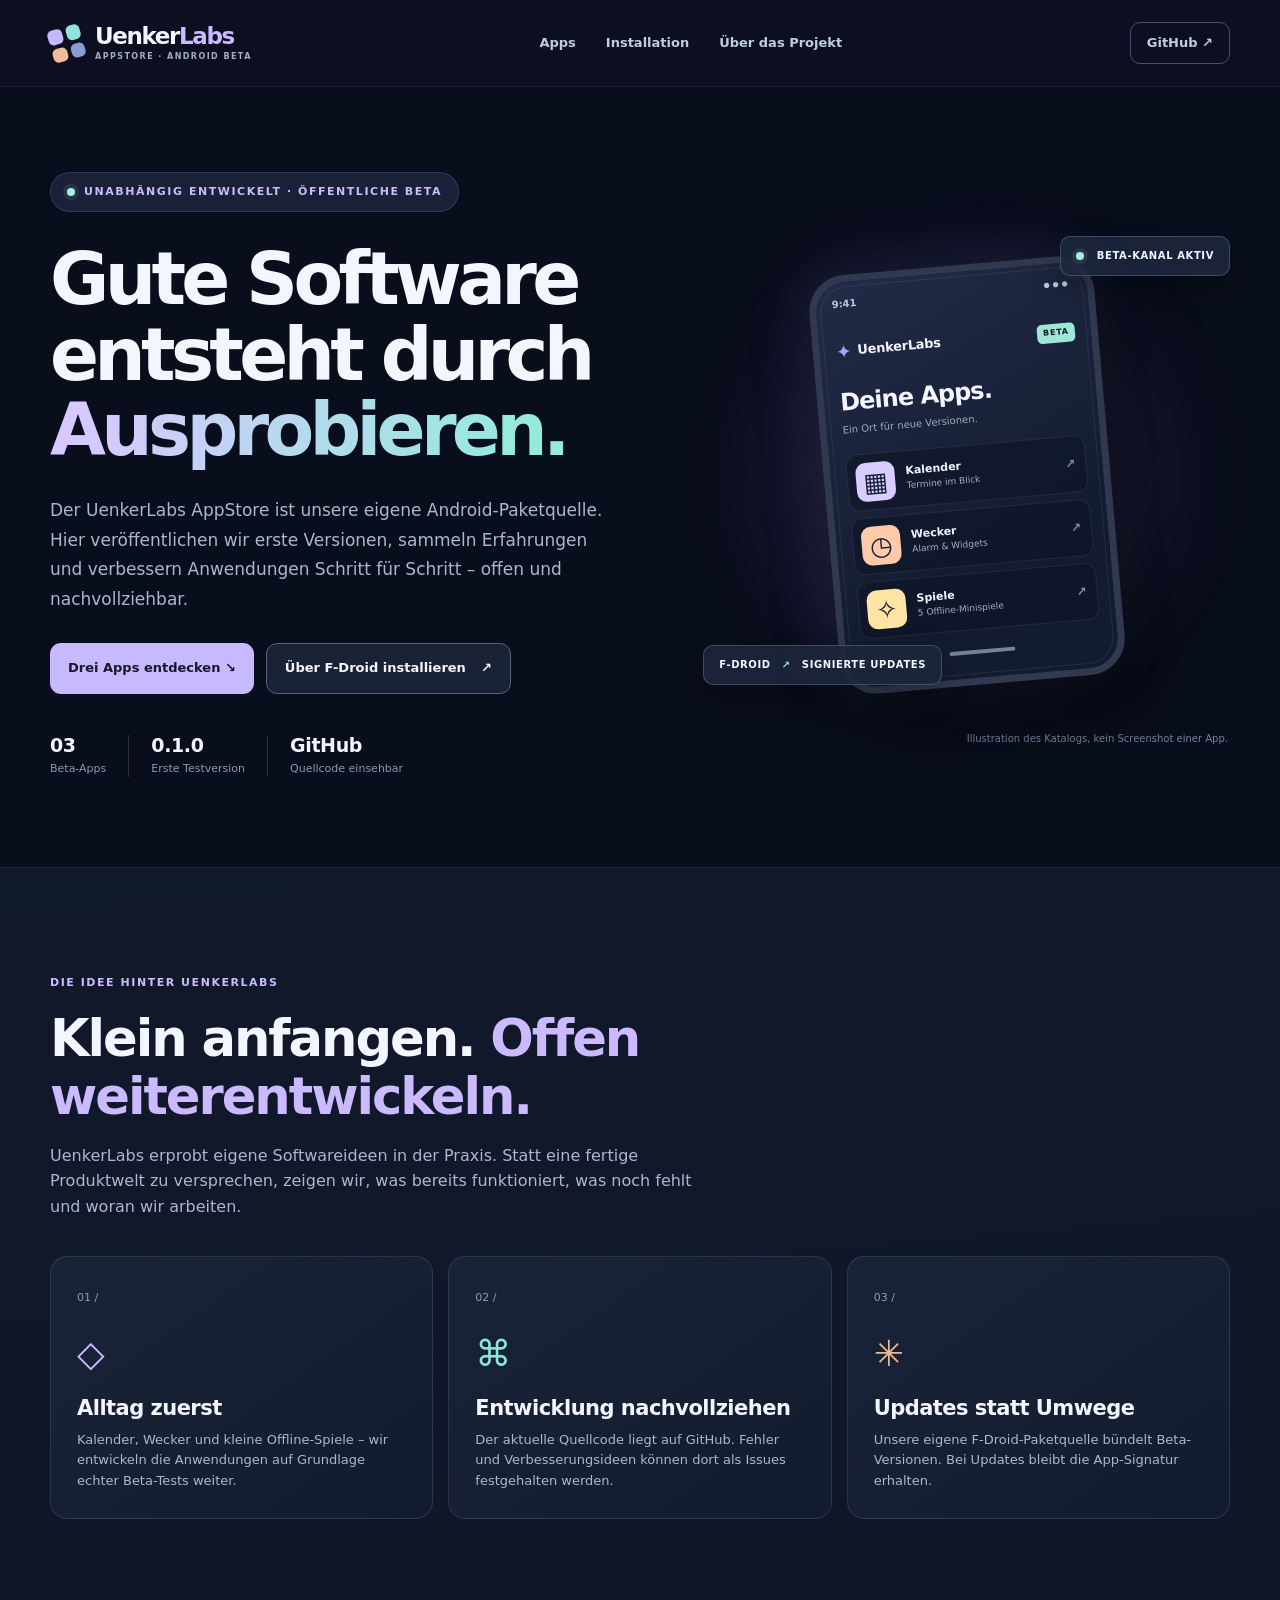
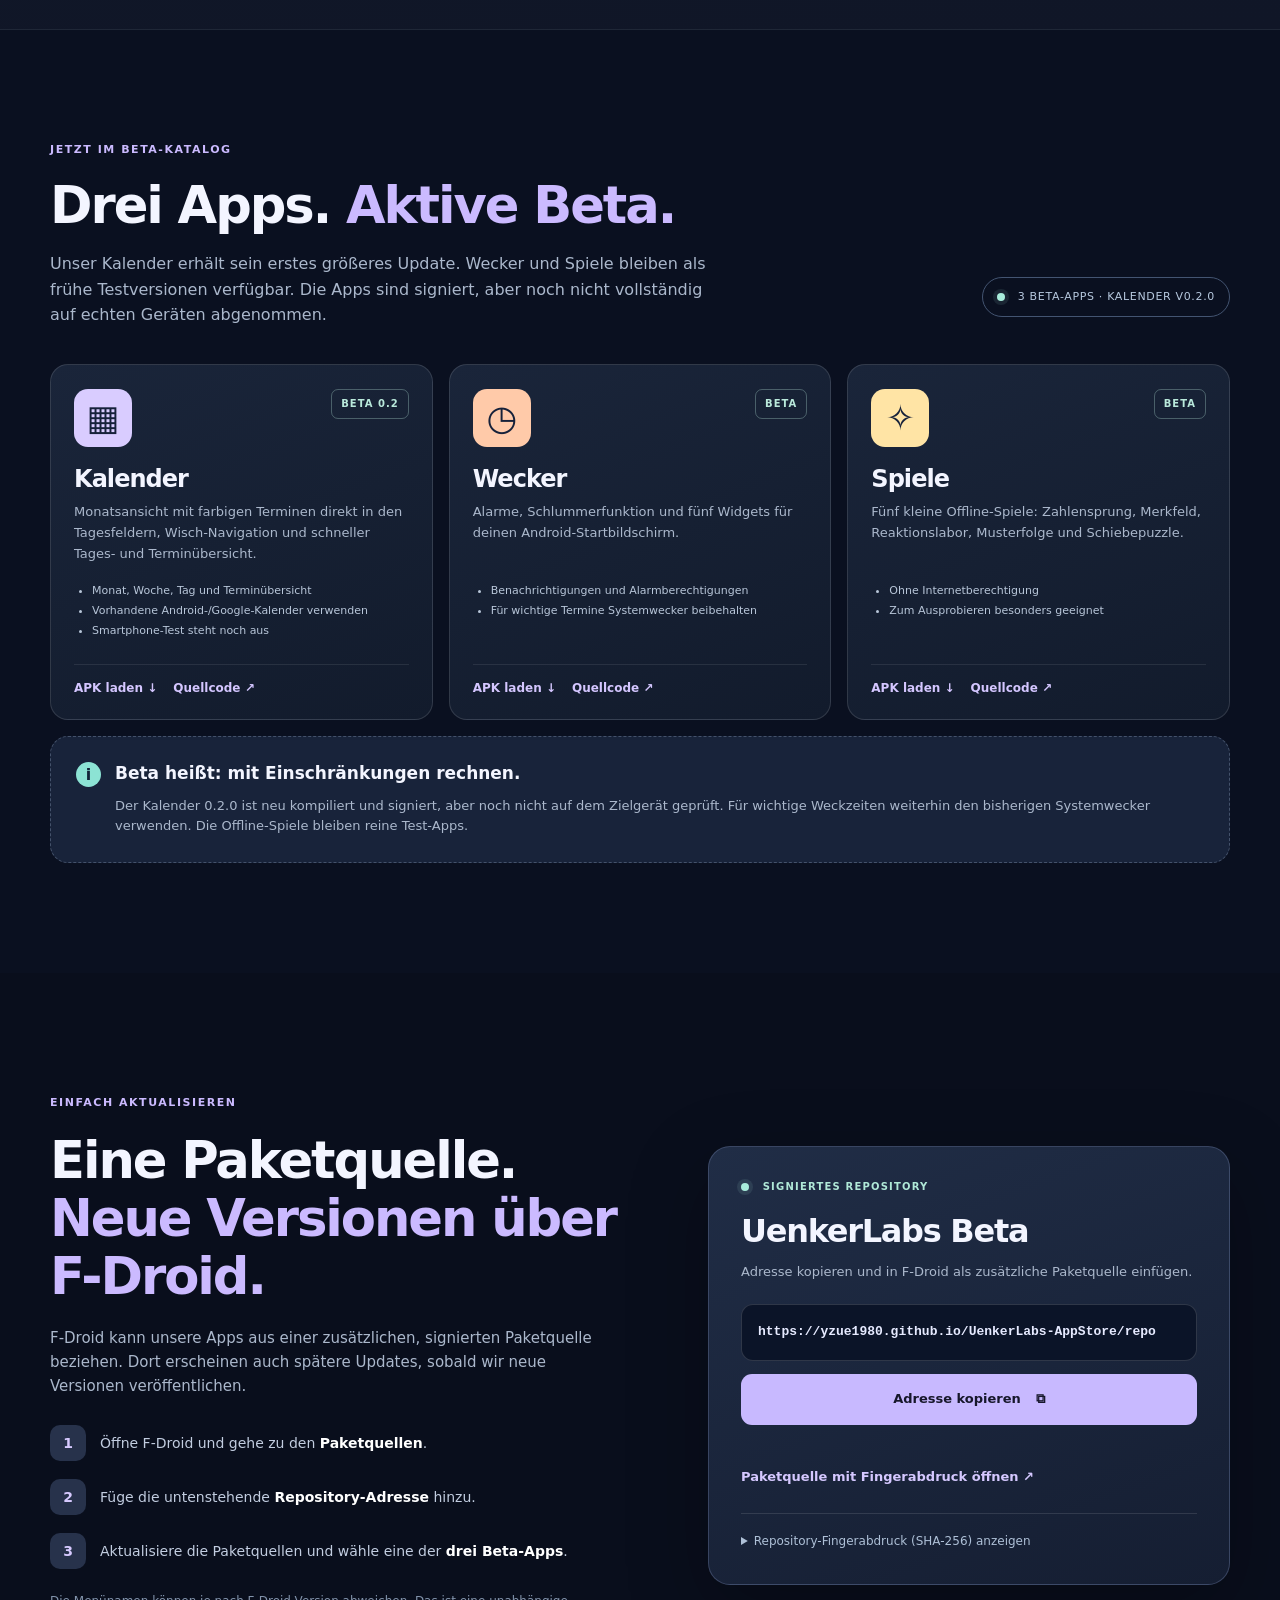
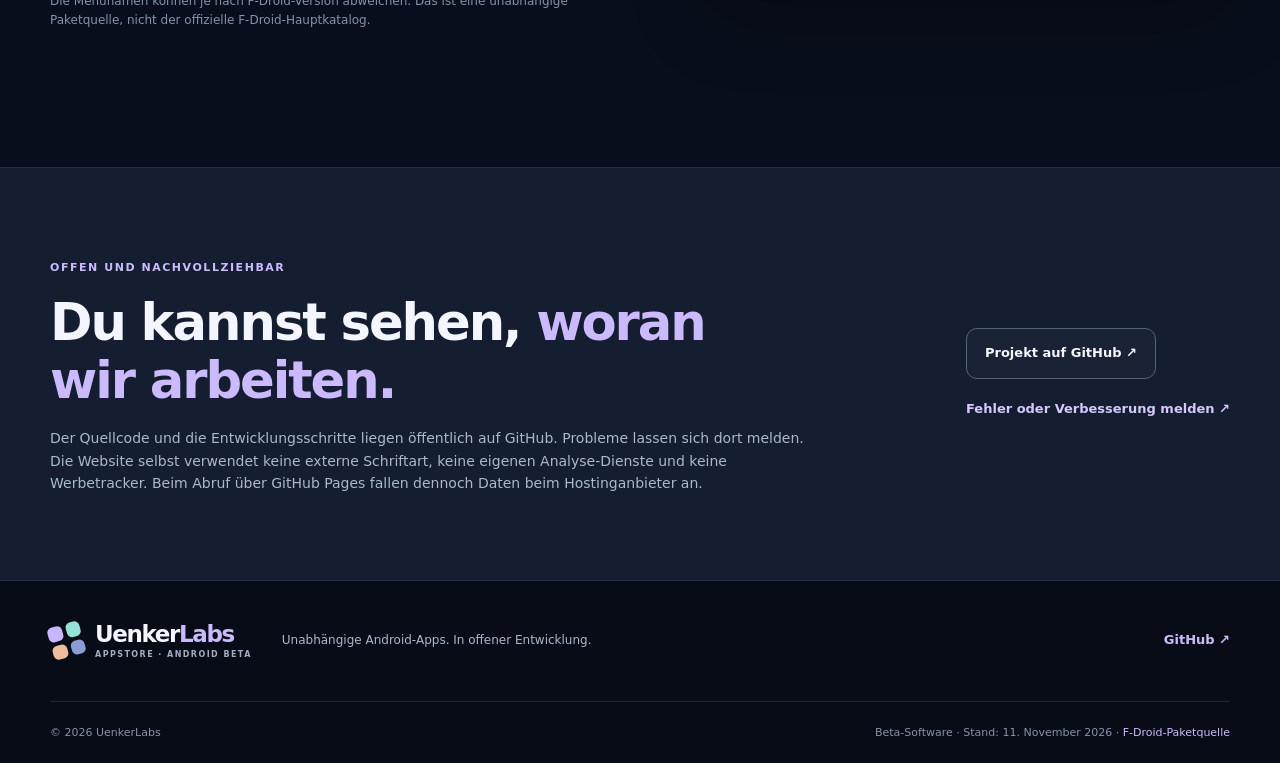
==== commit cb91e88a: "Release signed Calendar 0.2.0 beta; withdraw phone/SMS from public F-Droid catalog" ====
--- a/index.html
+++ b/index.html
@@ -1,140 +1,125 @@
 <!doctype html>
 <html lang="de">
 <head>
-  <meta charset="utf-8">
-  <meta name="viewport" content="width=device-width, initial-scale=1">
-  <meta name="theme-color" content="#0a1020">
-  <meta name="description" content="UenkerLabs AppStore: fünf offen entwickelte Android-Beta-Apps. Kalender, Nachrichten, Telefon, Wecker und Offline-Spiele über eine eigene signierte F-Droid-Paketquelle testen und aktualisieren.">
-  <meta property="og:type" content="website">
-  <meta property="og:title" content="UenkerLabs AppStore – Android-Apps gemeinsam weiterentwickeln">
-  <meta property="og:description" content="Fünf Android-Beta-Apps. Offener Quellcode, eigene F-Droid-Paketquelle und ehrliche Hinweise zum Entwicklungsstand.">
-  <meta property="og:site_name" content="UenkerLabs AppStore">
-  <meta property="og:locale" content="de_DE">
-  <meta property="og:url" content="https://yzue1980.github.io/UenkerLabs-AppStore/">
-  <link rel="canonical" href="https://yzue1980.github.io/UenkerLabs-AppStore/">
-  <link rel="icon" href="favicon.svg" type="image/svg+xml">
-  <link rel="stylesheet" href="assets/style.css">
-  <script defer src="assets/main.js"></script>
-  <title>UenkerLabs AppStore – Android-Apps in offener Entwicklung</title>
+<meta charset="utf-8"/>
+<meta content="width=device-width, initial-scale=1" name="viewport"/>
+<meta content="#0a1020" name="theme-color"/>
+<meta content="UenkerLabs AppStore: drei signierte Android-Beta-Apps – Kalender 0.2.0, Wecker und Offline-Spiele. Installation und Updates über die eigene F-Droid-Paketquelle." name="description"/>
+<meta content="website" property="og:type"/>
+<meta content="UenkerLabs AppStore – Android-Apps gemeinsam weiterentwickeln" property="og:title"/>
+<meta content="Drei Android-Beta-Apps: neuer Kalender 0.2.0, Wecker und fünf Offline-Minispiele – mit eigenem signierten F-Droid-Repository." property="og:description"/>
+<meta content="UenkerLabs AppStore" property="og:site_name"/>
+<meta content="de_DE" property="og:locale"/>
+<meta content="https://yzue1980.github.io/UenkerLabs-AppStore/" property="og:url"/>
+<link href="https://yzue1980.github.io/UenkerLabs-AppStore/" rel="canonical"/>
+<link href="favicon.svg" rel="icon" type="image/svg+xml"/>
+<link href="assets/style.css" rel="stylesheet"/>
+<script defer="" src="assets/main.js"></script>
+<title>UenkerLabs AppStore – Android-Apps in offener Entwicklung</title>
 </head>
 <body id="top">
-  <a class="skip-link" href="#main">Zum Inhalt springen</a>
-  <header class="site-header">
-    <div class="container header-inner">
-      <a class="brand" href="#top" aria-label="UenkerLabs AppStore – Startseite">
-        <span class="brand-symbol" aria-hidden="true"><i></i><i></i><i></i><i></i></span>
-        <span class="brand-copy">Uenker<span>Labs</span><small>APPSTORE · ANDROID BETA</small></span>
-      </a>
-      <nav class="primary-nav" aria-label="Hauptnavigation">
-        <a href="#apps">Apps</a><a href="#installation">Installation</a><a href="#ueber-uns">Über das Projekt</a>
-      </nav>
-      <a class="nav-github" href="https://github.com/YZUe1980/UenkerLabs-AppStore" target="_blank" rel="noopener noreferrer">GitHub <span aria-hidden="true">↗</span></a>
-    </div>
-  </header>
+<a class="skip-link" href="#main">Zum Inhalt springen</a>
+<header class="site-header">
+<div class="container header-inner">
+<a aria-label="UenkerLabs AppStore – Startseite" class="brand" href="#top">
+<span aria-hidden="true" class="brand-symbol"><i></i><i></i><i></i><i></i></span>
+<span class="brand-copy">Uenker<span>Labs</span><small>APPSTORE · ANDROID BETA</small></span>
+</a>
+<nav aria-label="Hauptnavigation" class="primary-nav">
+<a href="#apps">Apps</a><a href="#installation">Installation</a><a href="#ueber-uns">Über das Projekt</a>
+</nav>
+<a class="nav-github" href="https://github.com/YZUe1980/UenkerLabs-AppStore" rel="noopener noreferrer" target="_blank">GitHub <span aria-hidden="true">↗</span></a>
+</div>
+</header>
+<main id="main">
+<section aria-labelledby="hero-title" class="hero container">
+<div class="hero-copy">
+<p class="eyebrow"><span aria-hidden="true" class="status-dot"></span> UNABHÄNGIG ENTWICKELT · ÖFFENTLICHE BETA</p>
+<h1 id="hero-title">Gute Software<br/>entsteht durch <em>Ausprobieren.</em></h1>
+<p class="hero-lead">Der UenkerLabs AppStore ist unsere eigene Android-Paketquelle. Hier veröffentlichen wir erste Versionen, sammeln Erfahrungen und verbessern Anwendungen Schritt für Schritt – offen und nachvollziehbar.</p>
+<div class="hero-actions">
+<a class="button button-primary" href="#apps">Drei Apps entdecken ↘</a>
+<a class="button button-outline" href="#installation">Über F-Droid installieren <span aria-hidden="true">↗</span></a>
+</div>
+<div aria-label="Entwicklungsstand" class="hero-metrics">
+<span><strong>03</strong><small>Beta-Apps</small></span>
+<span><strong>0.1.0</strong><small>Erste Testversion</small></span>
+<span><strong>GitHub</strong><small>Quellcode einsehbar</small></span>
+</div>
+</div>
+<div aria-label="Schematische Darstellung des UenkerLabs-App-Katalogs" class="hero-visual">
+<div aria-hidden="true" class="visual-glow"></div>
+<div class="float-label float-top"><span class="pulse"></span> BETA-KANAL AKTIV</div>
+<div class="phone-preview">
+<div class="phone-top"><span>9:41</span><span aria-hidden="true" class="phone-status">●●●</span></div>
+<div class="phone-brand"><span aria-hidden="true" class="phone-chip">✦</span> UenkerLabs <span class="beta-label">BETA</span></div>
+<div class="phone-heading">Deine Apps.<small>Ein Ort für neue Versionen.</small></div>
+<div class="preview-list">
+<div><span aria-hidden="true" class="preview-icon i-calendar">▦</span><span><strong>Kalender</strong><small>Termine im Blick</small></span><b aria-hidden="true">↗</b></div>
 
-  <main id="main">
-    <section class="hero container" aria-labelledby="hero-title">
-      <div class="hero-copy">
-        <p class="eyebrow"><span class="status-dot" aria-hidden="true"></span> UNABHÄNGIG ENTWICKELT · ÖFFENTLICHE BETA</p>
-        <h1 id="hero-title">Gute Software<br>entsteht durch <em>Ausprobieren.</em></h1>
-        <p class="hero-lead">Der UenkerLabs AppStore ist unsere eigene Android-Paketquelle. Hier veröffentlichen wir erste Versionen, sammeln Erfahrungen und verbessern Anwendungen Schritt für Schritt – offen und nachvollziehbar.</p>
-        <div class="hero-actions">
-          <a class="button button-primary" href="#apps">Die fünf Apps entdecken <span aria-hidden="true">↘</span></a>
-          <a class="button button-outline" href="#installation">Über F-Droid installieren <span aria-hidden="true">↗</span></a>
-        </div>
-        <div class="hero-metrics" aria-label="Entwicklungsstand">
-          <span><strong>05</strong><small>Beta-Apps</small></span>
-          <span><strong>0.1.0</strong><small>Erste Testversion</small></span>
-          <span><strong>GitHub</strong><small>Quellcode einsehbar</small></span>
-        </div>
-      </div>
-      <div class="hero-visual" aria-label="Schematische Darstellung des UenkerLabs-App-Katalogs">
-        <div class="visual-glow" aria-hidden="true"></div>
-        <div class="float-label float-top"><span class="pulse"></span> BETA-KANAL AKTIV</div>
-        <div class="phone-preview">
-          <div class="phone-top"><span>9:41</span><span class="phone-status" aria-hidden="true">●●●</span></div>
-          <div class="phone-brand"><span class="phone-chip" aria-hidden="true">✦</span> UenkerLabs <span class="beta-label">BETA</span></div>
-          <div class="phone-heading">Deine Apps.<small>Ein Ort für neue Versionen.</small></div>
-          <div class="preview-list">
-            <div><span class="preview-icon i-calendar" aria-hidden="true">▦</span><span><strong>Kalender</strong><small>Termine im Blick</small></span><b aria-hidden="true">↗</b></div>
-            <div><span class="preview-icon i-messages" aria-hidden="true">▤</span><span><strong>Nachrichten</strong><small>SMS ausprobieren</small></span><b aria-hidden="true">↗</b></div>
-            <div><span class="preview-icon i-phone" aria-hidden="true">⌕</span><span><strong>Telefon</strong><small>Anrufübersicht</small></span><b aria-hidden="true">↗</b></div>
-            <div><span class="preview-icon i-alarm" aria-hidden="true">◷</span><span><strong>Wecker</strong><small>Alarm &amp; Widgets</small></span><b aria-hidden="true">↗</b></div>
-            <div><span class="preview-icon i-arcade" aria-hidden="true">✧</span><span><strong>Spiele</strong><small>5 Offline-Minispiele</small></span><b aria-hidden="true">↗</b></div>
-          </div>
-          <div class="phone-bottom" aria-hidden="true"></div>
-        </div>
-        <div class="float-label float-bottom">F-DROID <span aria-hidden="true">↗</span> SIGNIERTE UPDATES</div>
-        <p class="visual-caption">Illustration des Katalogs, kein Screenshot einer App.</p>
-      </div>
-    </section>
 
-    <section class="value-band" id="ueber-uns" aria-labelledby="value-title">
-      <div class="container">
-        <div class="section-head narrow"><span class="kicker">DIE IDEE HINTER UENKERLABS</span><h2 id="value-title">Klein anfangen. <span>Offen weiterentwickeln.</span></h2><p>UenkerLabs erprobt eigene Softwareideen in der Praxis. Statt eine fertige Produktwelt zu versprechen, zeigen wir, was bereits funktioniert, was noch fehlt und woran wir arbeiten.</p></div>
-        <div class="principle-grid">
-          <article><span class="principle-num">01 /</span><div class="principle-icon" aria-hidden="true">◇</div><h3>Alltag zuerst</h3><p>Kalender, Kommunikation, Wecker und Spiele – praktische Funktionen, die wir Schritt für Schritt ausbauen.</p></article>
-          <article><span class="principle-num">02 /</span><div class="principle-icon teal" aria-hidden="true">⌘</div><h3>Entwicklung nachvollziehen</h3><p>Der aktuelle Quellcode liegt auf GitHub. Fehler und Verbesserungsideen können dort als Issues festgehalten werden.</p></article>
-          <article><span class="principle-num">03 /</span><div class="principle-icon amber" aria-hidden="true">✳</div><h3>Updates statt Umwege</h3><p>Unsere eigene F-Droid-Paketquelle bündelt Beta-Versionen. Bei Updates bleibt die App-Signatur erhalten.</p></article>
-        </div>
-      </div>
-    </section>
+<div><span aria-hidden="true" class="preview-icon i-alarm">◷</span><span><strong>Wecker</strong><small>Alarm &amp; Widgets</small></span><b aria-hidden="true">↗</b></div>
+<div><span aria-hidden="true" class="preview-icon i-arcade">✧</span><span><strong>Spiele</strong><small>5 Offline-Minispiele</small></span><b aria-hidden="true">↗</b></div>
+</div>
+<div aria-hidden="true" class="phone-bottom"></div>
+</div>
+<div class="float-label float-bottom">F-DROID <span aria-hidden="true">↗</span> SIGNIERTE UPDATES</div>
+<p class="visual-caption">Illustration des Katalogs, kein Screenshot einer App.</p>
+</div>
+</section>
+<section aria-labelledby="value-title" class="value-band" id="ueber-uns">
+<div class="container">
+<div class="section-head narrow"><span class="kicker">DIE IDEE HINTER UENKERLABS</span><h2 id="value-title">Klein anfangen. <span>Offen weiterentwickeln.</span></h2><p>UenkerLabs erprobt eigene Softwareideen in der Praxis. Statt eine fertige Produktwelt zu versprechen, zeigen wir, was bereits funktioniert, was noch fehlt und woran wir arbeiten.</p></div>
+<div class="principle-grid">
+<article><span class="principle-num">01 /</span><div aria-hidden="true" class="principle-icon">◇</div><h3>Alltag zuerst</h3><p>Kalender, Wecker und kleine Offline-Spiele – wir entwickeln die Anwendungen auf Grundlage echter Beta-Tests weiter.</p></article>
+<article><span class="principle-num">02 /</span><div aria-hidden="true" class="principle-icon teal">⌘</div><h3>Entwicklung nachvollziehen</h3><p>Der aktuelle Quellcode liegt auf GitHub. Fehler und Verbesserungsideen können dort als Issues festgehalten werden.</p></article>
+<article><span class="principle-num">03 /</span><div aria-hidden="true" class="principle-icon amber">✳</div><h3>Updates statt Umwege</h3><p>Unsere eigene F-Droid-Paketquelle bündelt Beta-Versionen. Bei Updates bleibt die App-Signatur erhalten.</p></article>
+</div>
+</div>
+</section>
+<section aria-labelledby="apps-title" class="catalog" id="apps">
+<div class="container">
+<div class="section-head catalog-title"><div><span class="kicker">JETZT IM BETA-KATALOG</span><h2 id="apps-title">Drei Apps. <span>Aktive Beta.</span></h2><p>Unser Kalender erhält sein erstes größeres Update. Wecker und Spiele bleiben als frühe Testversionen verfügbar. Die Apps sind signiert, aber noch nicht vollständig auf echten Geräten abgenommen.</p></div><span class="catalog-tag"><span aria-hidden="true" class="status-dot"></span> 3 BETA-APPS · KALENDER V0.2.0</span></div>
+<div class="app-cards">
+<article class="app-card">
+<div class="card-top"><span aria-hidden="true" class="app-icon calendar-icon">▦</span><span class="card-status">BETA 0.2</span></div>
+<h3>Kalender</h3><p class="card-intro">Monatsansicht mit farbigen Terminen direkt in den Tagesfeldern, Wisch-Navigation und schneller Tages- und Terminübersicht.</p>
+<ul class="card-details"><li>Monat, Woche, Tag und Terminübersicht</li><li>Vorhandene Android-/Google-Kalender verwenden</li><li>Smartphone-Test steht noch aus</li></ul>
+<div class="card-links"><a download="" href="repo/UenkerLabs-calendar-beta-0.2.0.apk">APK laden <span aria-hidden="true">↓</span></a><a href="https://github.com/YZUe1980/UenkerLabs-AppStore/tree/main/android/calendar" rel="noopener noreferrer" target="_blank">Quellcode ↗</a></div>
+</article>
 
-    <section class="catalog" id="apps" aria-labelledby="apps-title">
-      <div class="container">
-        <div class="section-head catalog-title"><div><span class="kicker">JETZT IM BETA-KATALOG</span><h2 id="apps-title">Fünf Apps. <span>Ein Anfang.</span></h2><p>Alle fünf APKs sind veröffentlicht und signiert. Die tatsächliche Nutzung auf unterschiedlichen Android-Geräten wird noch getestet.</p></div><span class="catalog-tag"><span class="status-dot" aria-hidden="true"></span> 5 BETA-APPS · V0.1.0</span></div>
-        <div class="app-cards">
-          <article class="app-card">
-            <div class="card-top"><span class="app-icon calendar-icon" aria-hidden="true">▦</span><span class="card-status">BETA</span></div>
-            <h3>Kalender</h3><p class="card-intro">Termine aus deinen bereits eingerichteten Android-Kalendern anzeigen und neue Einträge erstellen.</p>
-            <ul class="card-details"><li>Android-Kalenderanbindung</li><li>Kalenderberechtigung erforderlich</li></ul>
-            <div class="card-links"><a href="repo/UenkerLabs-calendar-beta-0.1.0.apk" download>APK laden <span aria-hidden="true">↓</span></a><a href="https://github.com/YZUe1980/UenkerLabs-AppStore/tree/main/android/calendar" target="_blank" rel="noopener noreferrer">Quellcode ↗</a></div>
-          </article>
-          <article class="app-card">
-            <div class="card-top"><span class="app-icon messages-icon" aria-hidden="true">▤</span><span class="card-status">BETA</span></div>
-            <h3>Nachrichten</h3><p class="card-intro">Eine einfache SMS-Ansicht mit lokaler Spam-Markierung und manueller Sperrliste.</p>
-            <ul class="card-details"><li>Benötigt Zugriff auf SMS</li><li>Kein MMS, RCS oder Standard-SMS-Ersatz</li></ul>
-            <div class="card-links"><a href="repo/UenkerLabs-messages-beta-0.1.0.apk" download>APK laden <span aria-hidden="true">↓</span></a><a href="https://github.com/YZUe1980/UenkerLabs-AppStore/tree/main/android/messages" target="_blank" rel="noopener noreferrer">Quellcode ↗</a></div>
-          </article>
-          <article class="app-card">
-            <div class="card-top"><span class="app-icon phone-icon" aria-hidden="true">⌕</span><span class="card-status">BETA</span></div>
-            <h3>Telefon</h3><p class="card-intro">Wählhilfe, Anrufliste und eine optionale lokale Prüfung eingehender Anrufe.</p>
-            <ul class="card-details"><li>Anruflisten-Zugriff erforderlich</li><li>Kein vollständiger Standard-Dialer</li></ul>
-            <div class="card-links"><a href="repo/UenkerLabs-phone-beta-0.1.0.apk" download>APK laden <span aria-hidden="true">↓</span></a><a href="https://github.com/YZUe1980/UenkerLabs-AppStore/tree/main/android/phone" target="_blank" rel="noopener noreferrer">Quellcode ↗</a></div>
-          </article>
-          <article class="app-card">
-            <div class="card-top"><span class="app-icon alarm-icon" aria-hidden="true">◷</span><span class="card-status">BETA</span></div>
-            <h3>Wecker</h3><p class="card-intro">Alarme, Schlummerfunktion und fünf Widgets für deinen Android-Startbildschirm.</p>
-            <ul class="card-details"><li>Benachrichtigungen und Alarmberechtigungen</li><li>Für wichtige Termine Systemwecker beibehalten</li></ul>
-            <div class="card-links"><a href="repo/UenkerLabs-alarm-beta-0.1.0.apk" download>APK laden <span aria-hidden="true">↓</span></a><a href="https://github.com/YZUe1980/UenkerLabs-AppStore/tree/main/android/alarm" target="_blank" rel="noopener noreferrer">Quellcode ↗</a></div>
-          </article>
-          <article class="app-card">
-            <div class="card-top"><span class="app-icon arcade-icon" aria-hidden="true">✧</span><span class="card-status">BETA</span></div>
-            <h3>Spiele</h3><p class="card-intro">Fünf kleine Offline-Spiele: Zahlensprung, Merkfeld, Reaktionslabor, Musterfolge und Schiebepuzzle.</p>
-            <ul class="card-details"><li>Ohne Internetberechtigung</li><li>Zum Ausprobieren besonders geeignet</li></ul>
-            <div class="card-links"><a href="repo/UenkerLabs-arcade-beta-0.1.0.apk" download>APK laden <span aria-hidden="true">↓</span></a><a href="https://github.com/YZUe1980/UenkerLabs-AppStore/tree/main/android/arcade" target="_blank" rel="noopener noreferrer">Quellcode ↗</a></div>
-          </article>
-          <div class="catalog-note"><span class="note-symbol" aria-hidden="true">i</span><div><strong>Beta heißt: mit Einschränkungen rechnen.</strong><p>Ein erfolgreicher Build und eine gültige Signatur ersetzen keinen Gerätetest. Telefon und Nachrichten ersetzen noch keine Standard-Apps. Für zuverlässige Weckzeiten den bisherigen Wecker parallel verwenden.</p></div></div>
-        </div>
-      </div>
-    </section>
 
-    <section class="install-section container" id="installation" aria-labelledby="install-title">
-      <div class="install-text"><span class="kicker">EINFACH AKTUALISIEREN</span><h2 id="install-title">Eine Paketquelle.<br><span>Neue Versionen über F-Droid.</span></h2><p>F-Droid kann unsere Apps aus einer zusätzlichen, signierten Paketquelle beziehen. Dort erscheinen auch spätere Updates, sobald wir neue Versionen veröffentlichen.</p>
-        <ol class="steps"><li><span>1</span><div>Öffne F-Droid und gehe zu den <strong>Paketquellen</strong>.</div></li><li><span>2</span><div>Füge die untenstehende <strong>Repository-Adresse</strong> hinzu.</div></li><li><span>3</span><div>Aktualisiere die Paketquellen und wähle eine der <strong>fünf Beta-Apps</strong>.</div></li></ol>
-        <p class="small-disclaimer">Die Menünamen können je nach F-Droid-Version abweichen. Das ist eine unabhängige Paketquelle, nicht der offizielle F-Droid-Hauptkatalog.</p>
-      </div>
-      <div class="install-panel"><div class="panel-kicker"><span class="status-dot" aria-hidden="true"></span> SIGNIERTES REPOSITORY</div><h3>UenkerLabs Beta</h3><p>Adresse kopieren und in F-Droid als zusätzliche Paketquelle einfügen.</p>
-        <div class="repo-url" id="repo-url">https://yzue1980.github.io/UenkerLabs-AppStore/repo</div>
-        <button type="button" id="copy-repo" class="button button-primary copy-button" data-copy="https://yzue1980.github.io/UenkerLabs-AppStore/repo">Adresse kopieren <span aria-hidden="true">⧉</span></button>
-        <p id="copy-feedback" class="copy-feedback" aria-live="polite"></p>
-        <a class="panel-link" href="https://yzue1980.github.io/UenkerLabs-AppStore/repo?fingerprint=1A25F39551B1615980705043AD003D9F3258A8E96E91539DDB0D89ABFCD3B0F8">Paketquelle mit Fingerabdruck öffnen ↗</a>
-        <details class="fingerprint"><summary>Repository-Fingerabdruck (SHA-256) anzeigen</summary><code>1A25F39551B1615980705043AD003D9F3258A8E96E91539DDB0D89ABFCD3B0F8</code></details>
-      </div>
-    </section>
-
-    <section class="transparency" id="transparenz" aria-labelledby="transparency-title"><div class="container transparency-inner"><div><span class="kicker">OFFEN UND NACHVOLLZIEHBAR</span><h2 id="transparency-title">Du kannst sehen, <span>woran wir arbeiten.</span></h2><p>Der Quellcode und die Entwicklungsschritte liegen öffentlich auf GitHub. Probleme lassen sich dort melden. Die Website selbst verwendet keine externe Schriftart, keine eigenen Analyse-Dienste und keine Werbetracker. Beim Abruf über GitHub Pages fallen dennoch Daten beim Hostinganbieter an.</p></div><div class="transparency-actions"><a class="button button-outline" href="https://github.com/YZUe1980/UenkerLabs-AppStore" target="_blank" rel="noopener noreferrer">Projekt auf GitHub ↗</a><a class="text-link" href="https://github.com/YZUe1980/UenkerLabs-AppStore/issues" target="_blank" rel="noopener noreferrer">Fehler oder Verbesserung melden ↗</a></div></div></section>
-  </main>
-  <footer class="footer"><div class="container footer-top"><a class="brand" href="#top"><span class="brand-symbol" aria-hidden="true"><i></i><i></i><i></i><i></i></span><span class="brand-copy">Uenker<span>Labs</span><small>APPSTORE · ANDROID BETA</small></span></a><p>Unabhängige Android-Apps. In offener Entwicklung.</p><a href="https://github.com/YZUe1980/UenkerLabs-AppStore" target="_blank" rel="noopener noreferrer">GitHub ↗</a></div><div class="container footer-bottom"><span>© <span id="year">2026</span> UenkerLabs</span><span>Beta-Software · Stand: 11. November 2026 · <a href="repo/">F-Droid-Paketquelle</a></span></div></footer>
+<article class="app-card">
+<div class="card-top"><span aria-hidden="true" class="app-icon alarm-icon">◷</span><span class="card-status">BETA</span></div>
+<h3>Wecker</h3><p class="card-intro">Alarme, Schlummerfunktion und fünf Widgets für deinen Android-Startbildschirm.</p>
+<ul class="card-details"><li>Benachrichtigungen und Alarmberechtigungen</li><li>Für wichtige Termine Systemwecker beibehalten</li></ul>
+<div class="card-links"><a download="" href="repo/UenkerLabs-alarm-beta-0.1.0.apk">APK laden <span aria-hidden="true">↓</span></a><a href="https://github.com/YZUe1980/UenkerLabs-AppStore/tree/main/android/alarm" rel="noopener noreferrer" target="_blank">Quellcode ↗</a></div>
+</article>
+<article class="app-card">
+<div class="card-top"><span aria-hidden="true" class="app-icon arcade-icon">✧</span><span class="card-status">BETA</span></div>
+<h3>Spiele</h3><p class="card-intro">Fünf kleine Offline-Spiele: Zahlensprung, Merkfeld, Reaktionslabor, Musterfolge und Schiebepuzzle.</p>
+<ul class="card-details"><li>Ohne Internetberechtigung</li><li>Zum Ausprobieren besonders geeignet</li></ul>
+<div class="card-links"><a download="" href="repo/UenkerLabs-arcade-beta-0.1.0.apk">APK laden <span aria-hidden="true">↓</span></a><a href="https://github.com/YZUe1980/UenkerLabs-AppStore/tree/main/android/arcade" rel="noopener noreferrer" target="_blank">Quellcode ↗</a></div>
+</article>
+<div class="catalog-note"><span aria-hidden="true" class="note-symbol">i</span><div><strong>Beta heißt: mit Einschränkungen rechnen.</strong><p>Der Kalender 0.2.0 ist neu kompiliert und signiert, aber noch nicht auf dem Zielgerät geprüft. Für wichtige Weckzeiten weiterhin den bisherigen Systemwecker verwenden. Die Offline-Spiele bleiben reine Test-Apps.</p></div></div>
+</div>
+</div>
+</section>
+<section aria-labelledby="install-title" class="install-section container" id="installation">
+<div class="install-text"><span class="kicker">EINFACH AKTUALISIEREN</span><h2 id="install-title">Eine Paketquelle.<br/><span>Neue Versionen über F-Droid.</span></h2><p>F-Droid kann unsere Apps aus einer zusätzlichen, signierten Paketquelle beziehen. Dort erscheinen auch spätere Updates, sobald wir neue Versionen veröffentlichen.</p>
+<ol class="steps"><li><span>1</span><div>Öffne F-Droid und gehe zu den <strong>Paketquellen</strong>.</div></li><li><span>2</span><div>Füge die untenstehende <strong>Repository-Adresse</strong> hinzu.</div></li><li><span>3</span><div>Aktualisiere die Paketquellen und wähle eine der <strong>drei Beta-Apps</strong>.</div></li></ol>
+<p class="small-disclaimer">Die Menünamen können je nach F-Droid-Version abweichen. Das ist eine unabhängige Paketquelle, nicht der offizielle F-Droid-Hauptkatalog.</p>
+</div>
+<div class="install-panel"><div class="panel-kicker"><span aria-hidden="true" class="status-dot"></span> SIGNIERTES REPOSITORY</div><h3>UenkerLabs Beta</h3><p>Adresse kopieren und in F-Droid als zusätzliche Paketquelle einfügen.</p>
+<div class="repo-url" id="repo-url">https://yzue1980.github.io/UenkerLabs-AppStore/repo</div>
+<button class="button button-primary copy-button" data-copy="https://yzue1980.github.io/UenkerLabs-AppStore/repo" id="copy-repo" type="button">Adresse kopieren <span aria-hidden="true">⧉</span></button>
+<p aria-live="polite" class="copy-feedback" id="copy-feedback"></p>
+<a class="panel-link" href="https://yzue1980.github.io/UenkerLabs-AppStore/repo?fingerprint=1A25F39551B1615980705043AD003D9F3258A8E96E91539DDB0D89ABFCD3B0F8">Paketquelle mit Fingerabdruck öffnen ↗</a>
+<details class="fingerprint"><summary>Repository-Fingerabdruck (SHA-256) anzeigen</summary><code>1A25F39551B1615980705043AD003D9F3258A8E96E91539DDB0D89ABFCD3B0F8</code></details>
+</div>
+</section>
+<section aria-labelledby="transparency-title" class="transparency" id="transparenz"><div class="container transparency-inner"><div><span class="kicker">OFFEN UND NACHVOLLZIEHBAR</span><h2 id="transparency-title">Du kannst sehen, <span>woran wir arbeiten.</span></h2><p>Der Quellcode und die Entwicklungsschritte liegen öffentlich auf GitHub. Probleme lassen sich dort melden. Die Website selbst verwendet keine externe Schriftart, keine eigenen Analyse-Dienste und keine Werbetracker. Beim Abruf über GitHub Pages fallen dennoch Daten beim Hostinganbieter an.</p></div><div class="transparency-actions"><a class="button button-outline" href="https://github.com/YZUe1980/UenkerLabs-AppStore" rel="noopener noreferrer" target="_blank">Projekt auf GitHub ↗</a><a class="text-link" href="https://github.com/YZUe1980/UenkerLabs-AppStore/issues" rel="noopener noreferrer" target="_blank">Fehler oder Verbesserung melden ↗</a></div></div></section>
+</main>
+<footer class="footer"><div class="container footer-top"><a class="brand" href="#top"><span aria-hidden="true" class="brand-symbol"><i></i><i></i><i></i><i></i></span><span class="brand-copy">Uenker<span>Labs</span><small>APPSTORE · ANDROID BETA</small></span></a><p>Unabhängige Android-Apps. In offener Entwicklung.</p><a href="https://github.com/YZUe1980/UenkerLabs-AppStore" rel="noopener noreferrer" target="_blank">GitHub ↗</a></div><div class="container footer-bottom"><span>© <span id="year">2026</span> UenkerLabs</span><span>Beta-Software · Stand: 11. November 2026 · <a href="repo/">F-Droid-Paketquelle</a></span></div></footer>
 </body>
 </html>
--- a/assets/style.css
+++ b/assets/style.css
@@ -7,3 +7,6 @@
 /* Separate F-Droid source landing page shares the same design system. */
 .subhero{padding-top:86px;padding-bottom:65px}.subhero .eyebrow{margin-bottom:25px}.subhero h1{font-size:clamp(46px,6vw,75px);max-width:800px}.subhero h1 em{font-style:normal;color:var(--violet)}.subhero>p:not(.eyebrow){max-width:740px;font-size:17px}.subhero-buttons{display:flex;gap:13px;flex-wrap:wrap;margin-top:30px}.repo-content{display:grid;grid-template-columns:1fr 1fr;gap:23px;padding-bottom:60px;align-items:start}.repo-files{background:#142038;border:1px solid #ffffff20;border-radius:22px;padding:33px}.repo-files h2,.install-panel h2{font-size:clamp(26px,3vw,34px);margin:15px 0}.repo-files p{font-size:13px}.repo-downloads{padding:0;margin:20px 0 0;list-style:none}.repo-downloads li{display:flex;align-items:center;gap:13px;padding:12px 0;border-bottom:1px solid #ffffff18}.repo-downloads li:last-child{border-bottom:0}.repo-downloads span{display:grid;place-items:center;font-size:22px;width:38px;height:38px;border-radius:9px;background:#a6c7db;color:#132039}.repo-downloads strong{font-size:14px}.repo-downloads a{font-weight:800;color:#d3c4ff;font-size:12px;margin-left:auto}.repo-downloads a:hover{text-decoration:underline}.repo-warning{background:#1b2740;border:1px solid #6583ab77;border-radius:17px;padding:26px 30px;margin-bottom:90px}.repo-warning strong{color:#c9f5e9}.repo-warning p{font-size:13px;margin:8px 0 0}
 @media(max-width:760px){.repo-content{grid-template-columns:1fr}.subhero{padding-top:60px}.subhero>p:not(.eyebrow){font-size:15px}.repo-warning{margin-bottom:60px}.repo-files{padding:25px}}
+
+/* Three active beta apps; explanatory note occupies its own full-width row. */
+.app-cards .catalog-note{grid-column:1/-1}
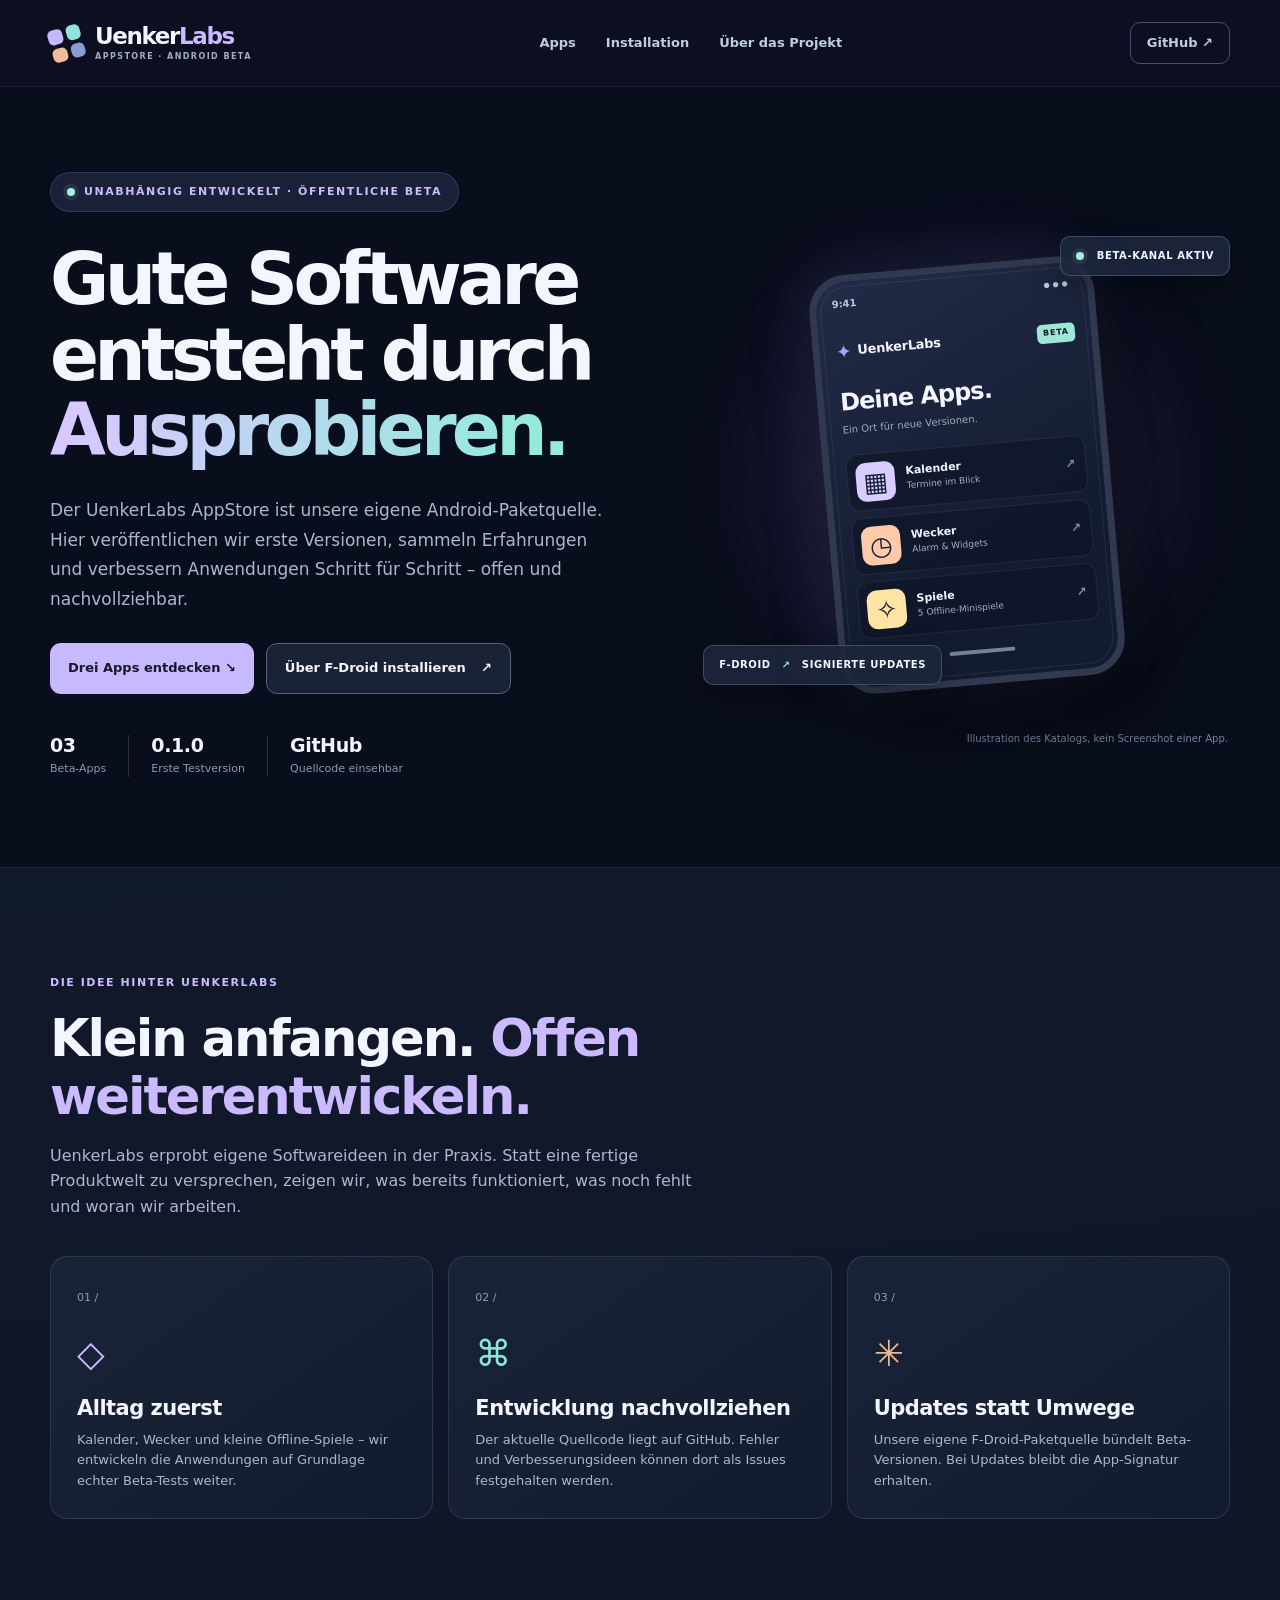
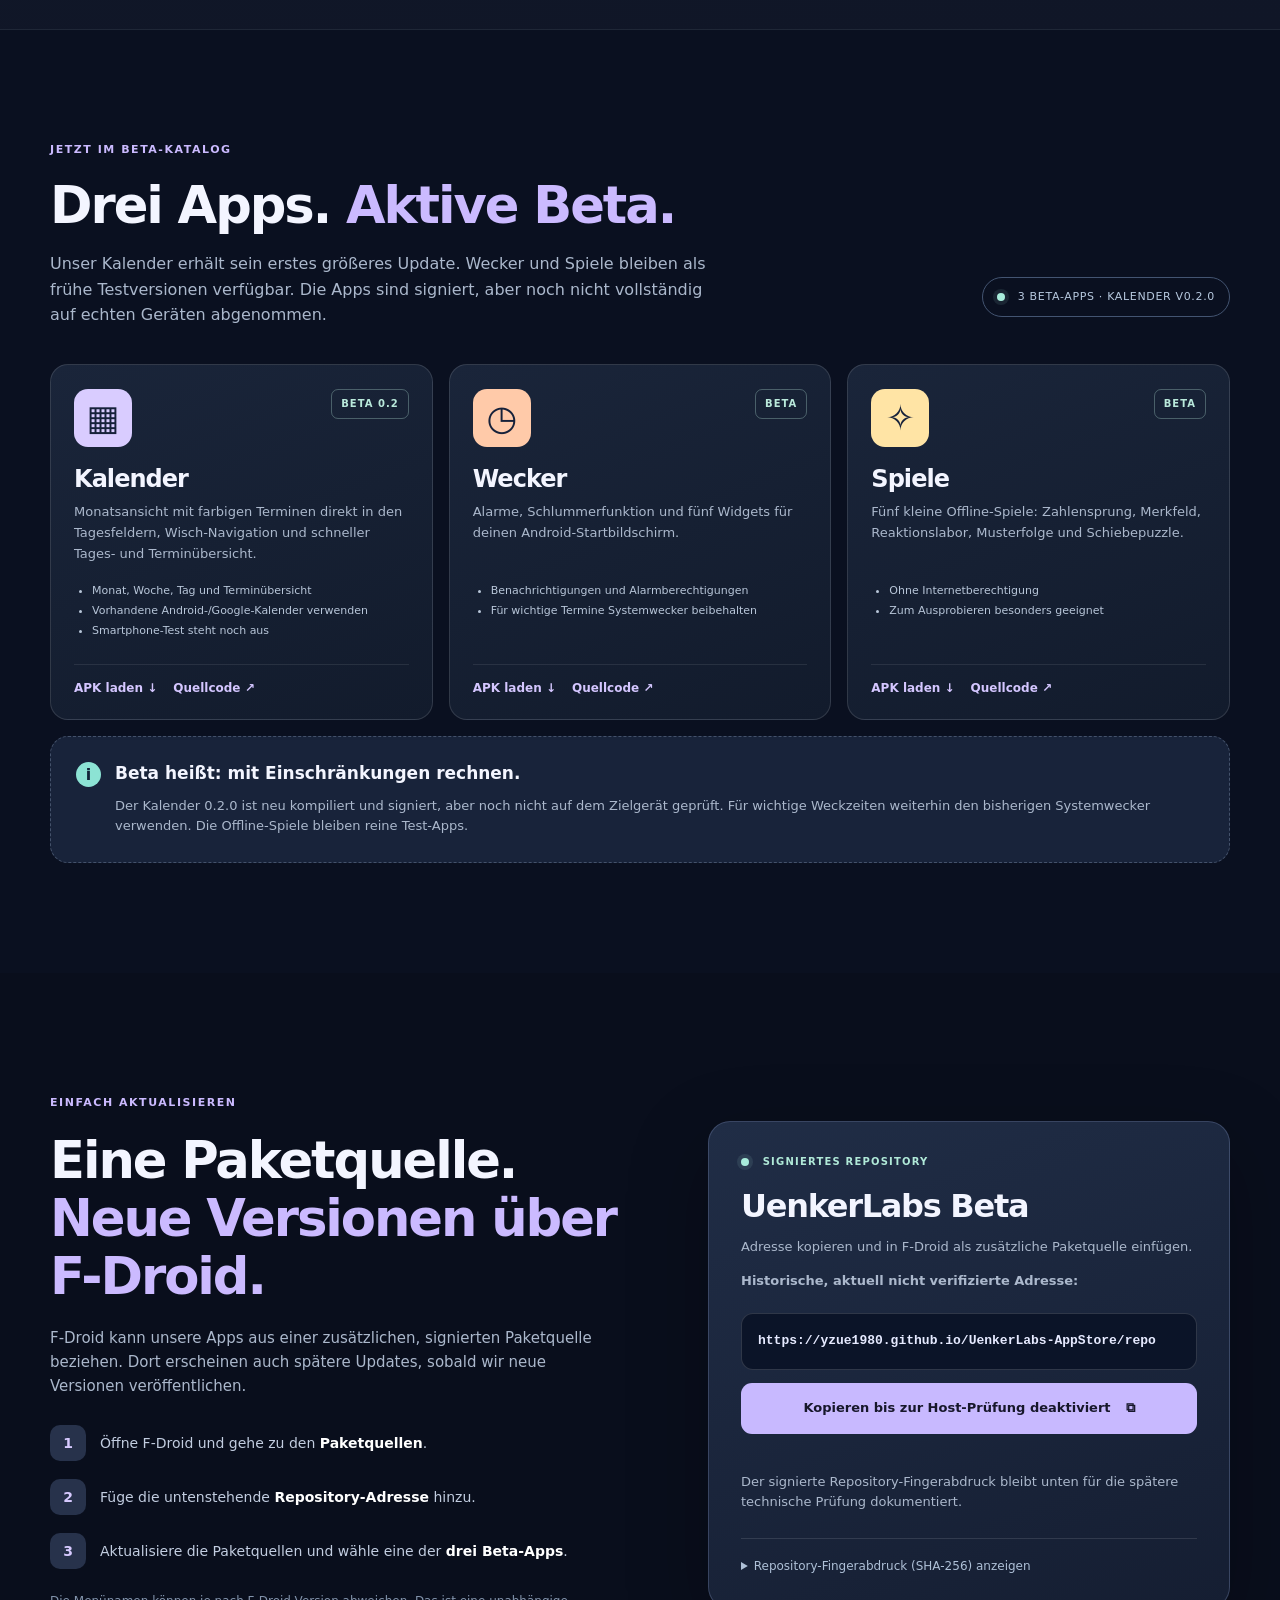
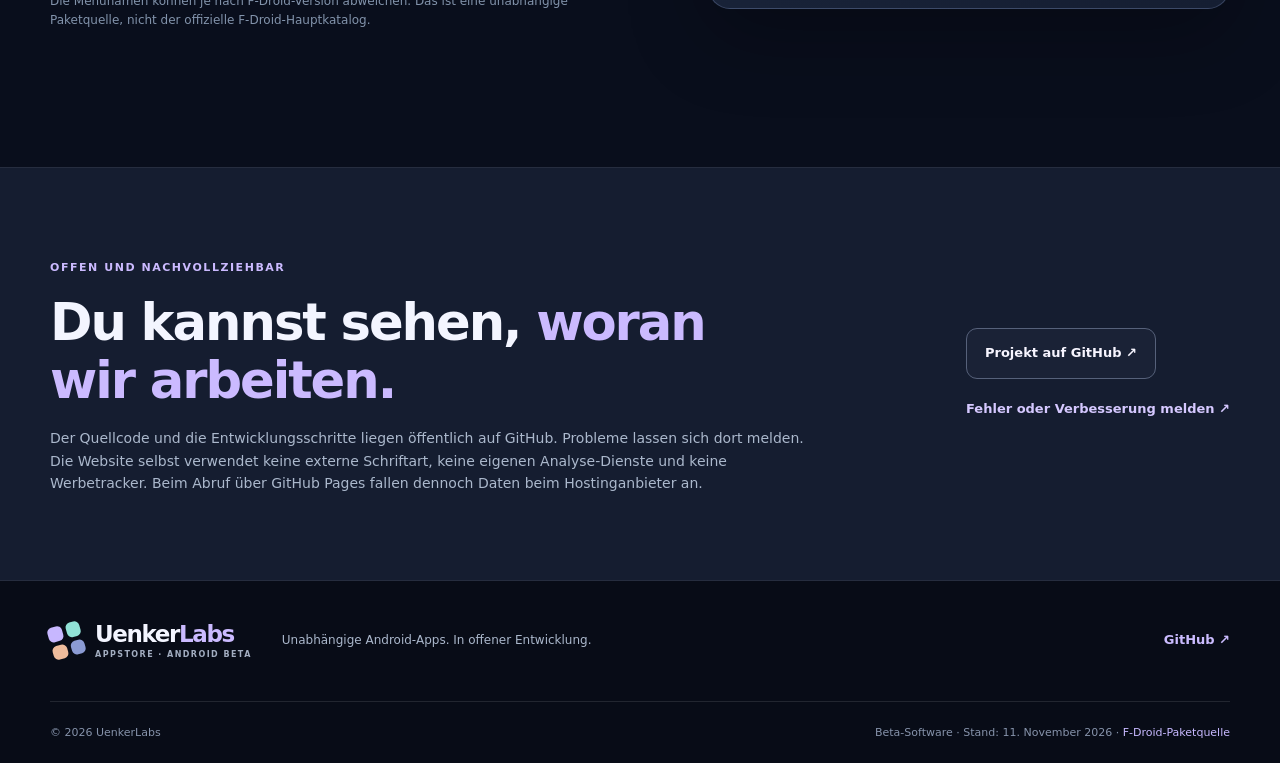
==== commit 944e38bf: "site/docs: align web source to three signed betas and label legacy records" ====
--- a/index.html
+++ b/index.html
@@ -10,8 +10,6 @@
 <meta content="Drei Android-Beta-Apps: neuer Kalender 0.2.0, Wecker und fünf Offline-Minispiele – mit eigenem signierten F-Droid-Repository." property="og:description"/>
 <meta content="UenkerLabs AppStore" property="og:site_name"/>
 <meta content="de_DE" property="og:locale"/>
-<meta content="https://yzue1980.github.io/UenkerLabs-AppStore/" property="og:url"/>
-<link href="https://yzue1980.github.io/UenkerLabs-AppStore/" rel="canonical"/>
 <link href="favicon.svg" rel="icon" type="image/svg+xml"/>
 <link href="assets/style.css" rel="stylesheet"/>
 <script defer="" src="assets/main.js"></script>
@@ -28,7 +26,7 @@
 <nav aria-label="Hauptnavigation" class="primary-nav">
 <a href="#apps">Apps</a><a href="#installation">Installation</a><a href="#ueber-uns">Über das Projekt</a>
 </nav>
-<a class="nav-github" href="https://github.com/YZUe1980/UenkerLabs-AppStore" rel="noopener noreferrer" target="_blank">GitHub <span aria-hidden="true">↗</span></a>
+<a class="nav-github" href="https://github.com/UenkerLabs/UenkerLabs-AppStore" rel="noopener noreferrer" target="_blank">GitHub <span aria-hidden="true">↗</span></a>
 </div>
 </header>
 <main id="main">
@@ -85,7 +83,7 @@
 <div class="card-top"><span aria-hidden="true" class="app-icon calendar-icon">▦</span><span class="card-status">BETA 0.2</span></div>
 <h3>Kalender</h3><p class="card-intro">Monatsansicht mit farbigen Terminen direkt in den Tagesfeldern, Wisch-Navigation und schneller Tages- und Terminübersicht.</p>
 <ul class="card-details"><li>Monat, Woche, Tag und Terminübersicht</li><li>Vorhandene Android-/Google-Kalender verwenden</li><li>Smartphone-Test steht noch aus</li></ul>
-<div class="card-links"><a download="" href="repo/UenkerLabs-calendar-beta-0.2.0.apk">APK laden <span aria-hidden="true">↓</span></a><a href="https://github.com/YZUe1980/UenkerLabs-AppStore/tree/main/android/calendar" rel="noopener noreferrer" target="_blank">Quellcode ↗</a></div>
+<div class="card-links"><a download="" href="repo/UenkerLabs-calendar-beta-0.2.0.apk">APK laden <span aria-hidden="true">↓</span></a><a href="https://github.com/UenkerLabs/UenkerLabs-AppStore/tree/main/android/calendar" rel="noopener noreferrer" target="_blank">Quellcode ↗</a></div>
 </article>
 
 
@@ -93,13 +91,13 @@
 <div class="card-top"><span aria-hidden="true" class="app-icon alarm-icon">◷</span><span class="card-status">BETA</span></div>
 <h3>Wecker</h3><p class="card-intro">Alarme, Schlummerfunktion und fünf Widgets für deinen Android-Startbildschirm.</p>
 <ul class="card-details"><li>Benachrichtigungen und Alarmberechtigungen</li><li>Für wichtige Termine Systemwecker beibehalten</li></ul>
-<div class="card-links"><a download="" href="repo/UenkerLabs-alarm-beta-0.1.0.apk">APK laden <span aria-hidden="true">↓</span></a><a href="https://github.com/YZUe1980/UenkerLabs-AppStore/tree/main/android/alarm" rel="noopener noreferrer" target="_blank">Quellcode ↗</a></div>
+<div class="card-links"><a download="" href="repo/UenkerLabs-alarm-beta-0.1.0.apk">APK laden <span aria-hidden="true">↓</span></a><a href="https://github.com/UenkerLabs/UenkerLabs-AppStore/tree/main/android/alarm" rel="noopener noreferrer" target="_blank">Quellcode ↗</a></div>
 </article>
 <article class="app-card">
 <div class="card-top"><span aria-hidden="true" class="app-icon arcade-icon">✧</span><span class="card-status">BETA</span></div>
 <h3>Spiele</h3><p class="card-intro">Fünf kleine Offline-Spiele: Zahlensprung, Merkfeld, Reaktionslabor, Musterfolge und Schiebepuzzle.</p>
 <ul class="card-details"><li>Ohne Internetberechtigung</li><li>Zum Ausprobieren besonders geeignet</li></ul>
-<div class="card-links"><a download="" href="repo/UenkerLabs-arcade-beta-0.1.0.apk">APK laden <span aria-hidden="true">↓</span></a><a href="https://github.com/YZUe1980/UenkerLabs-AppStore/tree/main/android/arcade" rel="noopener noreferrer" target="_blank">Quellcode ↗</a></div>
+<div class="card-links"><a download="" href="repo/UenkerLabs-arcade-beta-0.1.0.apk">APK laden <span aria-hidden="true">↓</span></a><a href="https://github.com/UenkerLabs/UenkerLabs-AppStore/tree/main/android/arcade" rel="noopener noreferrer" target="_blank">Quellcode ↗</a></div>
 </article>
 <div class="catalog-note"><span aria-hidden="true" class="note-symbol">i</span><div><strong>Beta heißt: mit Einschränkungen rechnen.</strong><p>Der Kalender 0.2.0 ist neu kompiliert und signiert, aber noch nicht auf dem Zielgerät geprüft. Für wichtige Weckzeiten weiterhin den bisherigen Systemwecker verwenden. Die Offline-Spiele bleiben reine Test-Apps.</p></div></div>
 </div>
@@ -111,15 +109,15 @@
 <p class="small-disclaimer">Die Menünamen können je nach F-Droid-Version abweichen. Das ist eine unabhängige Paketquelle, nicht der offizielle F-Droid-Hauptkatalog.</p>
 </div>
 <div class="install-panel"><div class="panel-kicker"><span aria-hidden="true" class="status-dot"></span> SIGNIERTES REPOSITORY</div><h3>UenkerLabs Beta</h3><p>Adresse kopieren und in F-Droid als zusätzliche Paketquelle einfügen.</p>
-<div class="repo-url" id="repo-url">https://yzue1980.github.io/UenkerLabs-AppStore/repo</div>
-<button class="button button-primary copy-button" data-copy="https://yzue1980.github.io/UenkerLabs-AppStore/repo" id="copy-repo" type="button">Adresse kopieren <span aria-hidden="true">⧉</span></button>
+<p><strong>Historische, aktuell nicht verifizierte Adresse:</strong></p><div class="repo-url" id="repo-url">https://yzue1980.github.io/UenkerLabs-AppStore/repo</div>
+<button class="button button-primary copy-button" data-copy="https://yzue1980.github.io/UenkerLabs-AppStore/repo" id="copy-repo" type="button" disabled aria-disabled="true">Kopieren bis zur Host-Prüfung deaktiviert <span aria-hidden="true">⧉</span></button>
 <p aria-live="polite" class="copy-feedback" id="copy-feedback"></p>
-<a class="panel-link" href="https://yzue1980.github.io/UenkerLabs-AppStore/repo?fingerprint=1A25F39551B1615980705043AD003D9F3258A8E96E91539DDB0D89ABFCD3B0F8">Paketquelle mit Fingerabdruck öffnen ↗</a>
+<p>Der signierte Repository-Fingerabdruck bleibt unten für die spätere technische Prüfung dokumentiert.</p>
 <details class="fingerprint"><summary>Repository-Fingerabdruck (SHA-256) anzeigen</summary><code>1A25F39551B1615980705043AD003D9F3258A8E96E91539DDB0D89ABFCD3B0F8</code></details>
 </div>
 </section>
-<section aria-labelledby="transparency-title" class="transparency" id="transparenz"><div class="container transparency-inner"><div><span class="kicker">OFFEN UND NACHVOLLZIEHBAR</span><h2 id="transparency-title">Du kannst sehen, <span>woran wir arbeiten.</span></h2><p>Der Quellcode und die Entwicklungsschritte liegen öffentlich auf GitHub. Probleme lassen sich dort melden. Die Website selbst verwendet keine externe Schriftart, keine eigenen Analyse-Dienste und keine Werbetracker. Beim Abruf über GitHub Pages fallen dennoch Daten beim Hostinganbieter an.</p></div><div class="transparency-actions"><a class="button button-outline" href="https://github.com/YZUe1980/UenkerLabs-AppStore" rel="noopener noreferrer" target="_blank">Projekt auf GitHub ↗</a><a class="text-link" href="https://github.com/YZUe1980/UenkerLabs-AppStore/issues" rel="noopener noreferrer" target="_blank">Fehler oder Verbesserung melden ↗</a></div></div></section>
+<section aria-labelledby="transparency-title" class="transparency" id="transparenz"><div class="container transparency-inner"><div><span class="kicker">OFFEN UND NACHVOLLZIEHBAR</span><h2 id="transparency-title">Du kannst sehen, <span>woran wir arbeiten.</span></h2><p>Der Quellcode und die Entwicklungsschritte liegen öffentlich auf GitHub. Probleme lassen sich dort melden. Die Website selbst verwendet keine externe Schriftart, keine eigenen Analyse-Dienste und keine Werbetracker. Beim Abruf über GitHub Pages fallen dennoch Daten beim Hostinganbieter an.</p></div><div class="transparency-actions"><a class="button button-outline" href="https://github.com/UenkerLabs/UenkerLabs-AppStore" rel="noopener noreferrer" target="_blank">Projekt auf GitHub ↗</a><a class="text-link" href="https://github.com/UenkerLabs/UenkerLabs-AppStore/issues" rel="noopener noreferrer" target="_blank">Fehler oder Verbesserung melden ↗</a></div></div></section>
 </main>
-<footer class="footer"><div class="container footer-top"><a class="brand" href="#top"><span aria-hidden="true" class="brand-symbol"><i></i><i></i><i></i><i></i></span><span class="brand-copy">Uenker<span>Labs</span><small>APPSTORE · ANDROID BETA</small></span></a><p>Unabhängige Android-Apps. In offener Entwicklung.</p><a href="https://github.com/YZUe1980/UenkerLabs-AppStore" rel="noopener noreferrer" target="_blank">GitHub ↗</a></div><div class="container footer-bottom"><span>© <span id="year">2026</span> UenkerLabs</span><span>Beta-Software · Stand: 11. November 2026 · <a href="repo/">F-Droid-Paketquelle</a></span></div></footer>
+<footer class="footer"><div class="container footer-top"><a class="brand" href="#top"><span aria-hidden="true" class="brand-symbol"><i></i><i></i><i></i><i></i></span><span class="brand-copy">Uenker<span>Labs</span><small>APPSTORE · ANDROID BETA</small></span></a><p>Unabhängige Android-Apps. In offener Entwicklung.</p><a href="https://github.com/UenkerLabs/UenkerLabs-AppStore" rel="noopener noreferrer" target="_blank">GitHub ↗</a></div><div class="container footer-bottom"><span>© <span id="year">2026</span> UenkerLabs</span><span>Beta-Software · Stand: 11. November 2026 · <a href="repo/">F-Droid-Paketquelle</a></span></div></footer>
 </body>
 </html>
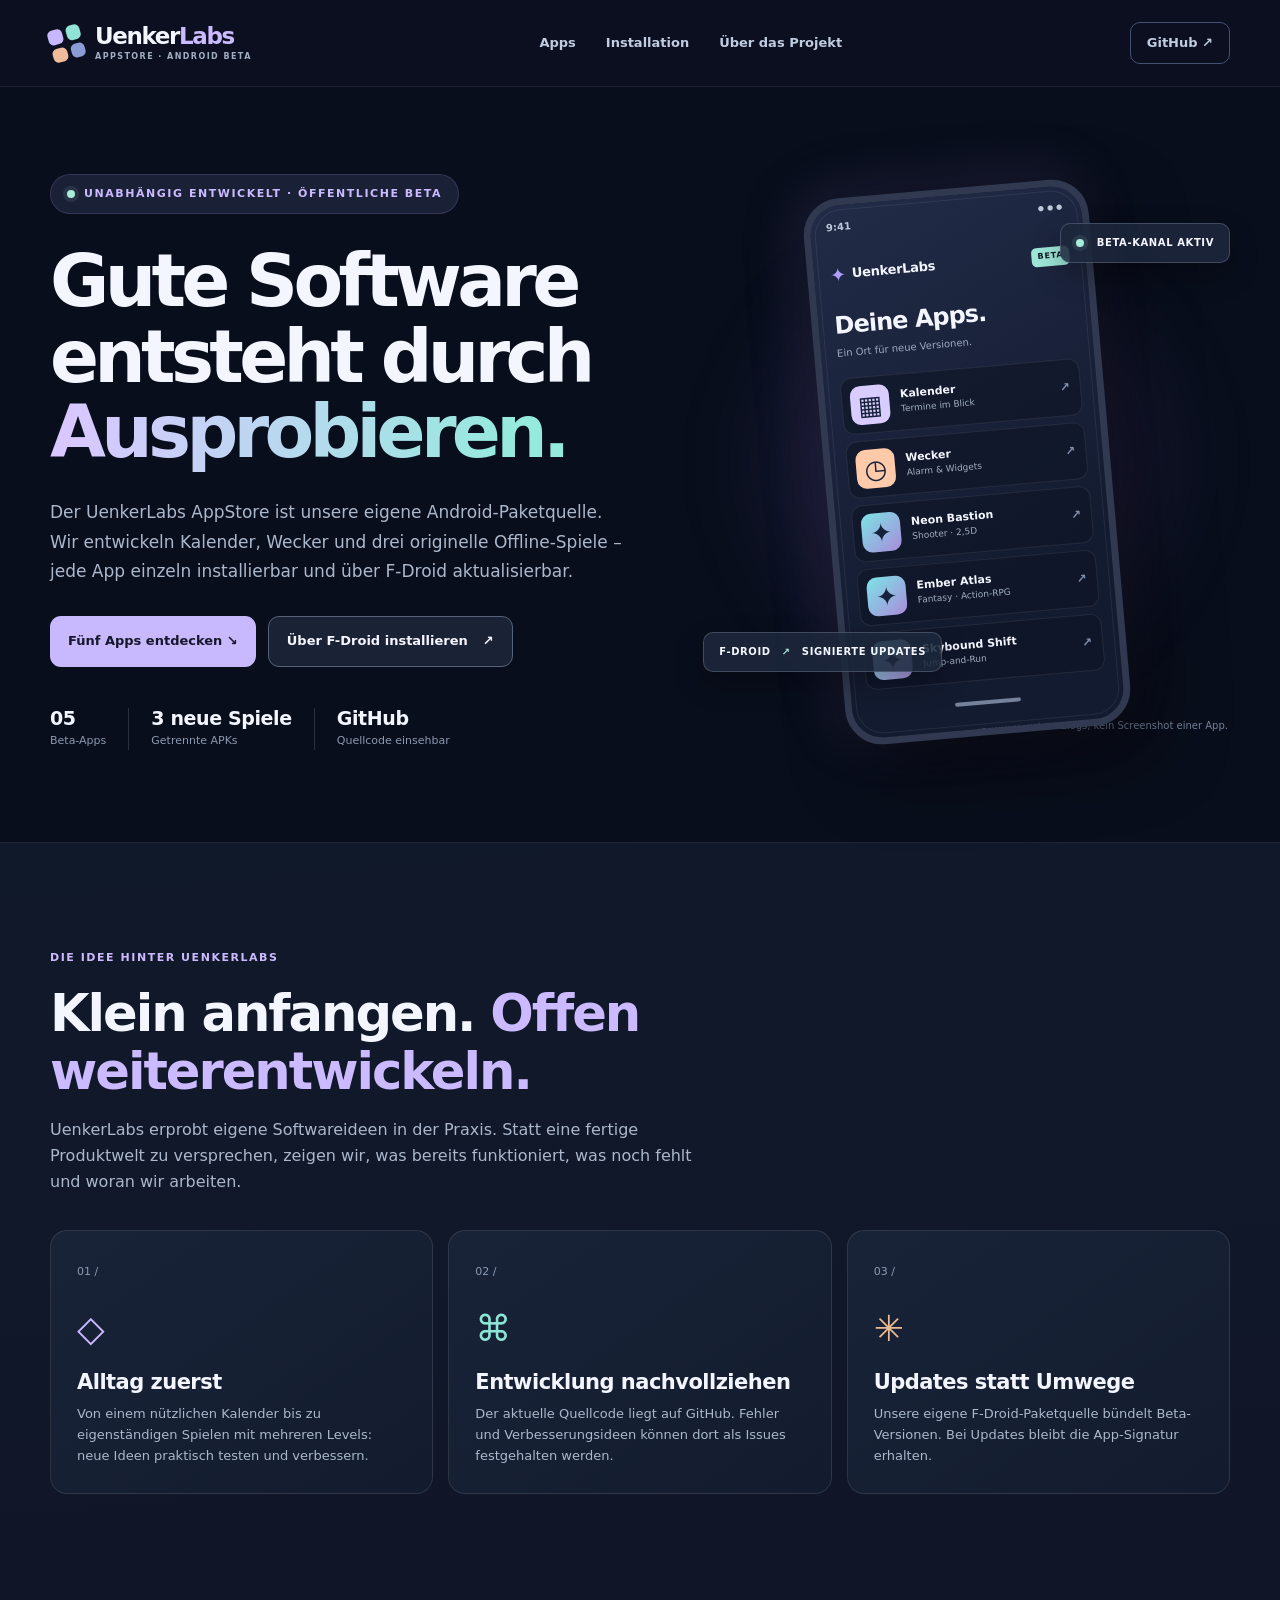
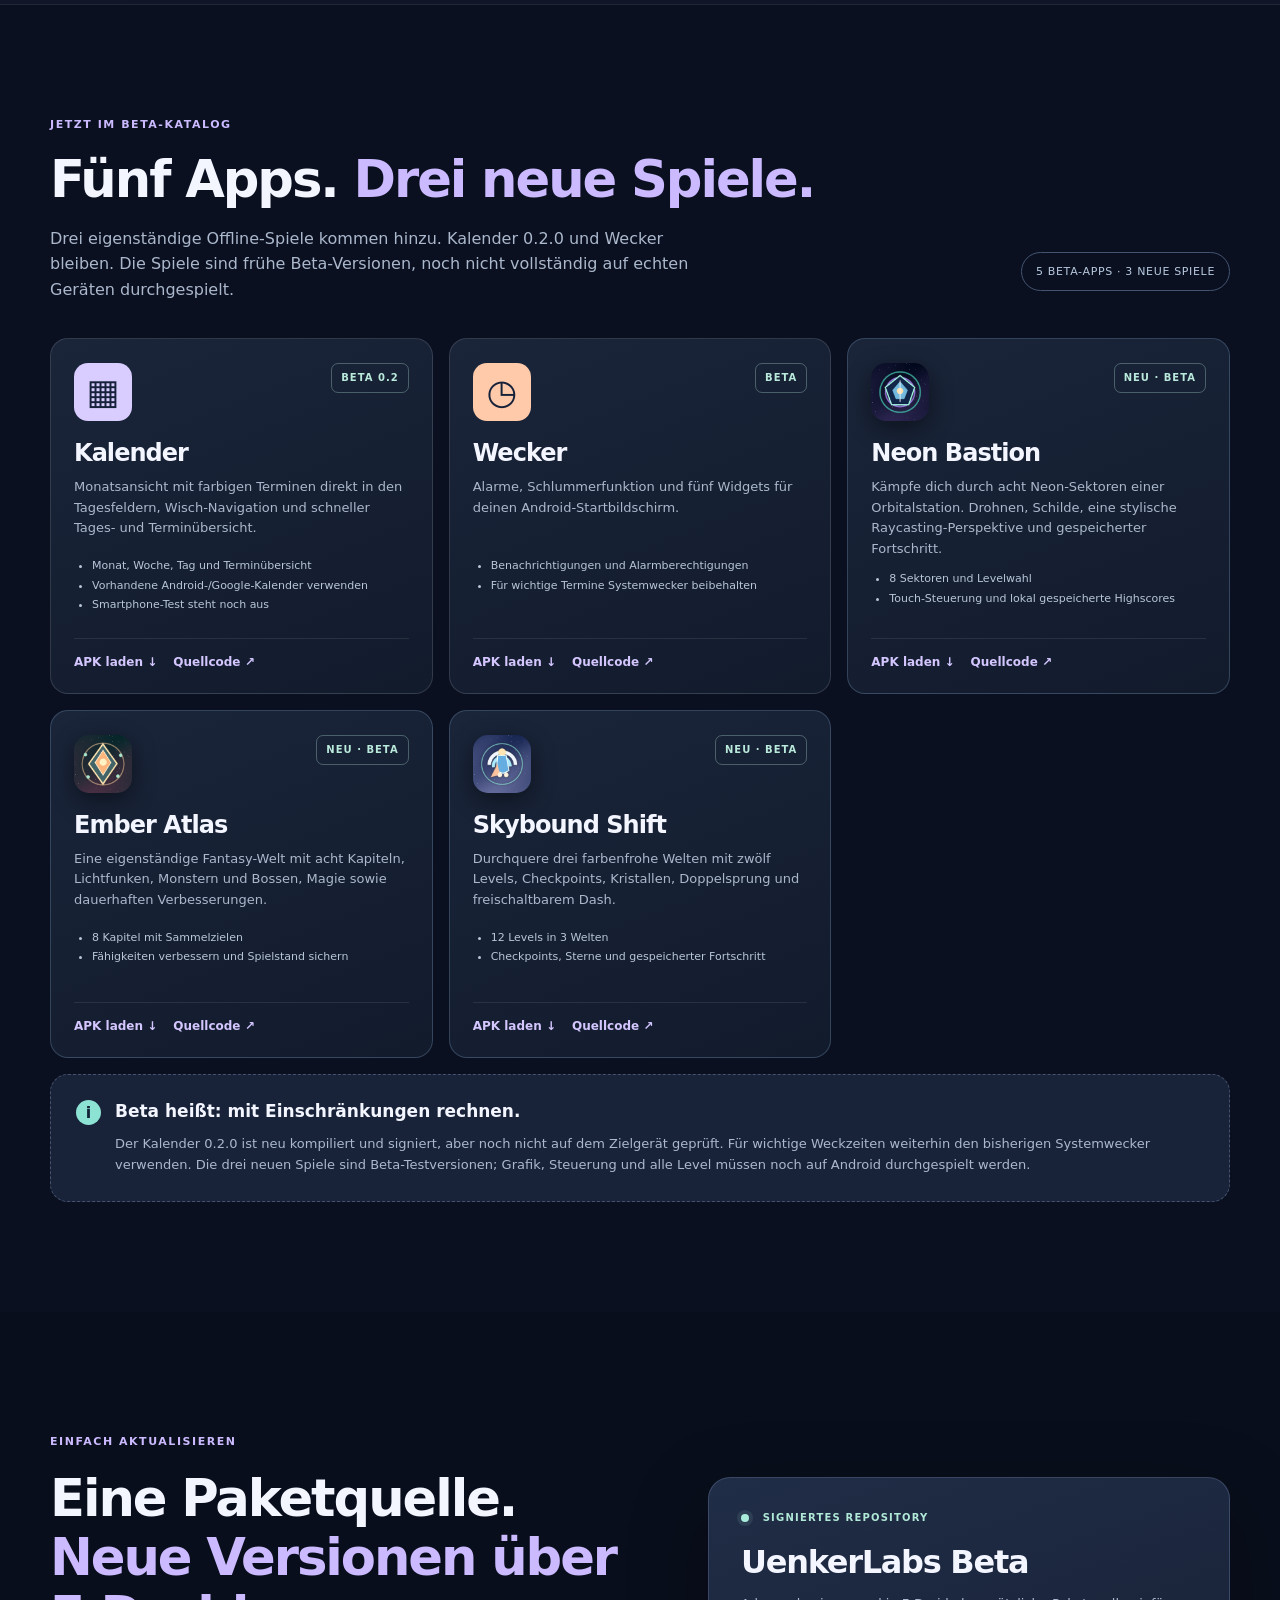
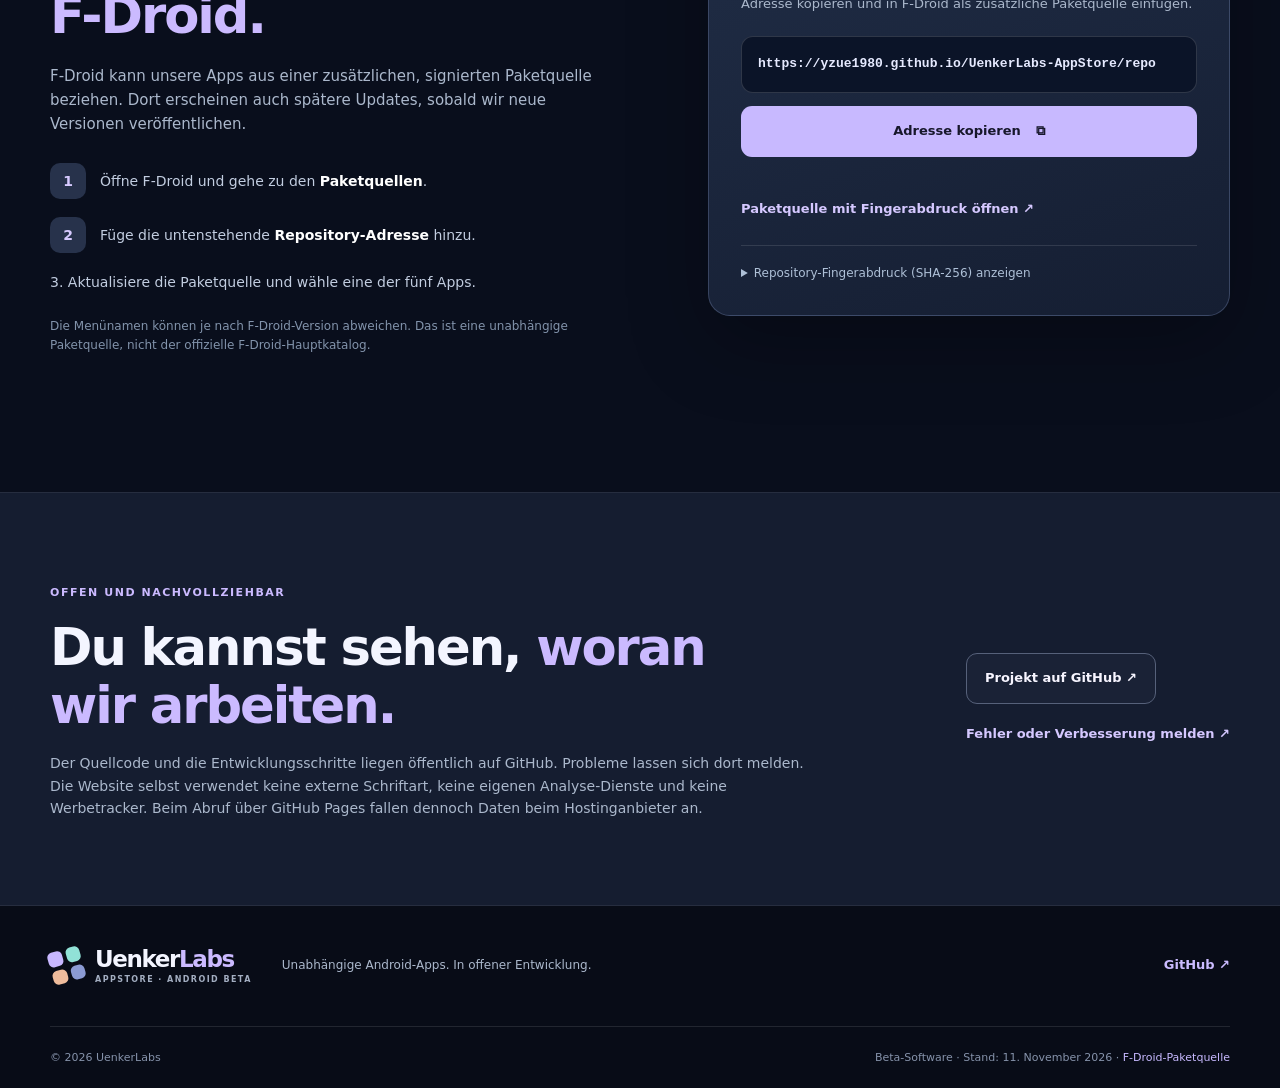
==== commit 76d1f4aa: "Publish signed standalone Android game APKs and five-app F-Droid metadata and website" ====
--- a/index.html
+++ b/index.html
@@ -1,15 +1,18 @@
-<!doctype html>
+<!DOCTYPE html>
+
 <html lang="de">
 <head>
 <meta charset="utf-8"/>
 <meta content="width=device-width, initial-scale=1" name="viewport"/>
 <meta content="#0a1020" name="theme-color"/>
-<meta content="UenkerLabs AppStore: drei signierte Android-Beta-Apps – Kalender 0.2.0, Wecker und Offline-Spiele. Installation und Updates über die eigene F-Droid-Paketquelle." name="description"/>
+<meta content="UenkerLabs AppStore: signierte Android-Beta-Apps – Kalender, Wecker, Neon Bastion, Ember Atlas und Skybound Shift. Getrennte APKs und Updates über F-Droid." name="description"/>
 <meta content="website" property="og:type"/>
 <meta content="UenkerLabs AppStore – Android-Apps gemeinsam weiterentwickeln" property="og:title"/>
-<meta content="Drei Android-Beta-Apps: neuer Kalender 0.2.0, Wecker und fünf Offline-Minispiele – mit eigenem signierten F-Droid-Repository." property="og:description"/>
+<meta content="UenkerLabs AppStore: signierte Android-Beta-Apps – Kalender, Wecker, Neon Bastion, Ember Atlas und Skybound Shift. Getrennte APKs und Updates über F-Droid." property="og:description"/>
 <meta content="UenkerLabs AppStore" property="og:site_name"/>
 <meta content="de_DE" property="og:locale"/>
+<meta content="https://yzue1980.github.io/UenkerLabs-AppStore/" property="og:url"/>
+<link href="https://yzue1980.github.io/UenkerLabs-AppStore/" rel="canonical"/>
 <link href="favicon.svg" rel="icon" type="image/svg+xml"/>
 <link href="assets/style.css" rel="stylesheet"/>
 <script defer="" src="assets/main.js"></script>
@@ -34,14 +37,14 @@
 <div class="hero-copy">
 <p class="eyebrow"><span aria-hidden="true" class="status-dot"></span> UNABHÄNGIG ENTWICKELT · ÖFFENTLICHE BETA</p>
 <h1 id="hero-title">Gute Software<br/>entsteht durch <em>Ausprobieren.</em></h1>
-<p class="hero-lead">Der UenkerLabs AppStore ist unsere eigene Android-Paketquelle. Hier veröffentlichen wir erste Versionen, sammeln Erfahrungen und verbessern Anwendungen Schritt für Schritt – offen und nachvollziehbar.</p>
+<p class="hero-lead">Der UenkerLabs AppStore ist unsere eigene Android-Paketquelle. Wir entwickeln Kalender, Wecker und drei originelle Offline-Spiele – jede App einzeln installierbar und über F-Droid aktualisierbar.</p>
 <div class="hero-actions">
-<a class="button button-primary" href="#apps">Drei Apps entdecken ↘</a>
+<a class="button button-primary" href="#apps">Fünf Apps entdecken ↘</a>
 <a class="button button-outline" href="#installation">Über F-Droid installieren <span aria-hidden="true">↗</span></a>
 </div>
 <div aria-label="Entwicklungsstand" class="hero-metrics">
-<span><strong>03</strong><small>Beta-Apps</small></span>
-<span><strong>0.1.0</strong><small>Erste Testversion</small></span>
+<span><strong>05</strong><small>Beta-Apps</small></span>
+<span><strong>3 neue Spiele</strong><small>Getrennte APKs</small></span>
 <span><strong>GitHub</strong><small>Quellcode einsehbar</small></span>
 </div>
 </div>
@@ -54,11 +57,9 @@
 <div class="phone-heading">Deine Apps.<small>Ein Ort für neue Versionen.</small></div>
 <div class="preview-list">
 <div><span aria-hidden="true" class="preview-icon i-calendar">▦</span><span><strong>Kalender</strong><small>Termine im Blick</small></span><b aria-hidden="true">↗</b></div>
+<div><span aria-hidden="true" class="preview-icon i-alarm">◷</span><span><strong>Wecker</strong><small>Alarm &amp; Widgets</small></span><b aria-hidden="true">↗</b></div>
 
-
-<div><span aria-hidden="true" class="preview-icon i-alarm">◷</span><span><strong>Wecker</strong><small>Alarm &amp; Widgets</small></span><b aria-hidden="true">↗</b></div>
-<div><span aria-hidden="true" class="preview-icon i-arcade">✧</span><span><strong>Spiele</strong><small>5 Offline-Minispiele</small></span><b aria-hidden="true">↗</b></div>
-</div>
+<div><span aria-hidden="true" class="preview-icon game-mini">✦</span><span><strong>Neon Bastion</strong><small>Shooter · 2,5D</small></span><b aria-hidden="true">↗</b></div><div><span aria-hidden="true" class="preview-icon game-mini">✦</span><span><strong>Ember Atlas</strong><small>Fantasy · Action-RPG</small></span><b aria-hidden="true">↗</b></div><div><span aria-hidden="true" class="preview-icon game-mini">✦</span><span><strong>Skybound Shift</strong><small>Jump-and-Run</small></span><b aria-hidden="true">↗</b></div></div>
 <div aria-hidden="true" class="phone-bottom"></div>
 </div>
 <div class="float-label float-bottom">F-DROID <span aria-hidden="true">↗</span> SIGNIERTE UPDATES</div>
@@ -69,7 +70,7 @@
 <div class="container">
 <div class="section-head narrow"><span class="kicker">DIE IDEE HINTER UENKERLABS</span><h2 id="value-title">Klein anfangen. <span>Offen weiterentwickeln.</span></h2><p>UenkerLabs erprobt eigene Softwareideen in der Praxis. Statt eine fertige Produktwelt zu versprechen, zeigen wir, was bereits funktioniert, was noch fehlt und woran wir arbeiten.</p></div>
 <div class="principle-grid">
-<article><span class="principle-num">01 /</span><div aria-hidden="true" class="principle-icon">◇</div><h3>Alltag zuerst</h3><p>Kalender, Wecker und kleine Offline-Spiele – wir entwickeln die Anwendungen auf Grundlage echter Beta-Tests weiter.</p></article>
+<article><span class="principle-num">01 /</span><div aria-hidden="true" class="principle-icon">◇</div><h3>Alltag zuerst</h3><p>Von einem nützlichen Kalender bis zu eigenständigen Spielen mit mehreren Levels: neue Ideen praktisch testen und verbessern.</p></article>
 <article><span class="principle-num">02 /</span><div aria-hidden="true" class="principle-icon teal">⌘</div><h3>Entwicklung nachvollziehen</h3><p>Der aktuelle Quellcode liegt auf GitHub. Fehler und Verbesserungsideen können dort als Issues festgehalten werden.</p></article>
 <article><span class="principle-num">03 /</span><div aria-hidden="true" class="principle-icon amber">✳</div><h3>Updates statt Umwege</h3><p>Unsere eigene F-Droid-Paketquelle bündelt Beta-Versionen. Bei Updates bleibt die App-Signatur erhalten.</p></article>
 </div>
@@ -77,7 +78,7 @@
 </section>
 <section aria-labelledby="apps-title" class="catalog" id="apps">
 <div class="container">
-<div class="section-head catalog-title"><div><span class="kicker">JETZT IM BETA-KATALOG</span><h2 id="apps-title">Drei Apps. <span>Aktive Beta.</span></h2><p>Unser Kalender erhält sein erstes größeres Update. Wecker und Spiele bleiben als frühe Testversionen verfügbar. Die Apps sind signiert, aber noch nicht vollständig auf echten Geräten abgenommen.</p></div><span class="catalog-tag"><span aria-hidden="true" class="status-dot"></span> 3 BETA-APPS · KALENDER V0.2.0</span></div>
+<div class="section-head catalog-title"><div><span class="kicker">JETZT IM BETA-KATALOG</span><h2 id="apps-title">Fünf Apps. <span>Drei neue Spiele.</span></h2><p>Drei eigenständige Offline-Spiele kommen hinzu. Kalender 0.2.0 und Wecker bleiben. Die Spiele sind frühe Beta-Versionen, noch nicht vollständig auf echten Geräten durchgespielt.</p></div><span class="catalog-tag"> 5 BETA-APPS · 3 NEUE SPIELE</span></div>
 <div class="app-cards">
 <article class="app-card">
 <div class="card-top"><span aria-hidden="true" class="app-icon calendar-icon">▦</span><span class="card-status">BETA 0.2</span></div>
@@ -85,34 +86,27 @@
 <ul class="card-details"><li>Monat, Woche, Tag und Terminübersicht</li><li>Vorhandene Android-/Google-Kalender verwenden</li><li>Smartphone-Test steht noch aus</li></ul>
 <div class="card-links"><a download="" href="repo/UenkerLabs-calendar-beta-0.2.0.apk">APK laden <span aria-hidden="true">↓</span></a><a href="https://github.com/UenkerLabs/UenkerLabs-AppStore/tree/main/android/calendar" rel="noopener noreferrer" target="_blank">Quellcode ↗</a></div>
 </article>
-
-
 <article class="app-card">
 <div class="card-top"><span aria-hidden="true" class="app-icon alarm-icon">◷</span><span class="card-status">BETA</span></div>
 <h3>Wecker</h3><p class="card-intro">Alarme, Schlummerfunktion und fünf Widgets für deinen Android-Startbildschirm.</p>
 <ul class="card-details"><li>Benachrichtigungen und Alarmberechtigungen</li><li>Für wichtige Termine Systemwecker beibehalten</li></ul>
 <div class="card-links"><a download="" href="repo/UenkerLabs-alarm-beta-0.1.0.apk">APK laden <span aria-hidden="true">↓</span></a><a href="https://github.com/UenkerLabs/UenkerLabs-AppStore/tree/main/android/alarm" rel="noopener noreferrer" target="_blank">Quellcode ↗</a></div>
 </article>
-<article class="app-card">
-<div class="card-top"><span aria-hidden="true" class="app-icon arcade-icon">✧</span><span class="card-status">BETA</span></div>
-<h3>Spiele</h3><p class="card-intro">Fünf kleine Offline-Spiele: Zahlensprung, Merkfeld, Reaktionslabor, Musterfolge und Schiebepuzzle.</p>
-<ul class="card-details"><li>Ohne Internetberechtigung</li><li>Zum Ausprobieren besonders geeignet</li></ul>
-<div class="card-links"><a download="" href="repo/UenkerLabs-arcade-beta-0.1.0.apk">APK laden <span aria-hidden="true">↓</span></a><a href="https://github.com/UenkerLabs/UenkerLabs-AppStore/tree/main/android/arcade" rel="noopener noreferrer" target="_blank">Quellcode ↗</a></div>
-</article>
-<div class="catalog-note"><span aria-hidden="true" class="note-symbol">i</span><div><strong>Beta heißt: mit Einschränkungen rechnen.</strong><p>Der Kalender 0.2.0 ist neu kompiliert und signiert, aber noch nicht auf dem Zielgerät geprüft. Für wichtige Weckzeiten weiterhin den bisherigen Systemwecker verwenden. Die Offline-Spiele bleiben reine Test-Apps.</p></div></div>
+
+<article class="app-card game-card"><div class="card-top"><img alt="" class="game-icon" height="58" loading="lazy" src="repo/icons/neon.png" width="58"/><span class="card-status">NEU · BETA</span></div><h3>Neon Bastion</h3><p class="card-intro">Kämpfe dich durch acht Neon-Sektoren einer Orbitalstation. Drohnen, Schilde, eine stylische Raycasting-Perspektive und gespeicherter Fortschritt.</p><ul class="card-details"><li>8 Sektoren und Levelwahl</li><li>Touch-Steuerung und lokal gespeicherte Highscores</li></ul><div class="card-links"><a download="" href="repo/UenkerLabs-neon-beta-1.0.0.apk">APK laden ↓</a><a href="https://github.com/UenkerLabs/UenkerLabs-AppStore/tree/main/android/neon" rel="noopener noreferrer" target="_blank">Quellcode ↗</a></div></article><article class="app-card game-card"><div class="card-top"><img alt="" class="game-icon" height="58" loading="lazy" src="repo/icons/ember.png" width="58"/><span class="card-status">NEU · BETA</span></div><h3>Ember Atlas</h3><p class="card-intro">Eine eigenständige Fantasy-Welt mit acht Kapiteln, Lichtfunken, Monstern und Bossen, Magie sowie dauerhaften Verbesserungen.</p><ul class="card-details"><li>8 Kapitel mit Sammelzielen</li><li>Fähigkeiten verbessern und Spielstand sichern</li></ul><div class="card-links"><a download="" href="repo/UenkerLabs-ember-beta-1.0.0.apk">APK laden ↓</a><a href="https://github.com/UenkerLabs/UenkerLabs-AppStore/tree/main/android/ember" rel="noopener noreferrer" target="_blank">Quellcode ↗</a></div></article><article class="app-card game-card"><div class="card-top"><img alt="" class="game-icon" height="58" loading="lazy" src="repo/icons/skybound.png" width="58"/><span class="card-status">NEU · BETA</span></div><h3>Skybound Shift</h3><p class="card-intro">Durchquere drei farbenfrohe Welten mit zwölf Levels, Checkpoints, Kristallen, Doppelsprung und freischaltbarem Dash.</p><ul class="card-details"><li>12 Levels in 3 Welten</li><li>Checkpoints, Sterne und gespeicherter Fortschritt</li></ul><div class="card-links"><a download="" href="repo/UenkerLabs-skybound-beta-1.0.0.apk">APK laden ↓</a><a href="https://github.com/UenkerLabs/UenkerLabs-AppStore/tree/main/android/skybound" rel="noopener noreferrer" target="_blank">Quellcode ↗</a></div></article><div class="catalog-note"><span aria-hidden="true" class="note-symbol">i</span><div><strong>Beta heißt: mit Einschränkungen rechnen.</strong><p>Der Kalender 0.2.0 ist neu kompiliert und signiert, aber noch nicht auf dem Zielgerät geprüft. Für wichtige Weckzeiten weiterhin den bisherigen Systemwecker verwenden. Die drei neuen Spiele sind Beta-Testversionen; Grafik, Steuerung und alle Level müssen noch auf Android durchgespielt werden.</p></div></div>
 </div>
 </div>
 </section>
 <section aria-labelledby="install-title" class="install-section container" id="installation">
 <div class="install-text"><span class="kicker">EINFACH AKTUALISIEREN</span><h2 id="install-title">Eine Paketquelle.<br/><span>Neue Versionen über F-Droid.</span></h2><p>F-Droid kann unsere Apps aus einer zusätzlichen, signierten Paketquelle beziehen. Dort erscheinen auch spätere Updates, sobald wir neue Versionen veröffentlichen.</p>
-<ol class="steps"><li><span>1</span><div>Öffne F-Droid und gehe zu den <strong>Paketquellen</strong>.</div></li><li><span>2</span><div>Füge die untenstehende <strong>Repository-Adresse</strong> hinzu.</div></li><li><span>3</span><div>Aktualisiere die Paketquellen und wähle eine der <strong>drei Beta-Apps</strong>.</div></li></ol>
+<ol class="steps"><li><span>1</span><div>Öffne F-Droid und gehe zu den <strong>Paketquellen</strong>.</div></li><li><span>2</span><div>Füge die untenstehende <strong>Repository-Adresse</strong> hinzu.</div></li><li>3. Aktualisiere die Paketquelle und wähle eine der fünf Apps.</li></ol>
 <p class="small-disclaimer">Die Menünamen können je nach F-Droid-Version abweichen. Das ist eine unabhängige Paketquelle, nicht der offizielle F-Droid-Hauptkatalog.</p>
 </div>
 <div class="install-panel"><div class="panel-kicker"><span aria-hidden="true" class="status-dot"></span> SIGNIERTES REPOSITORY</div><h3>UenkerLabs Beta</h3><p>Adresse kopieren und in F-Droid als zusätzliche Paketquelle einfügen.</p>
-<p><strong>Historische, aktuell nicht verifizierte Adresse:</strong></p><div class="repo-url" id="repo-url">https://yzue1980.github.io/UenkerLabs-AppStore/repo</div>
-<button class="button button-primary copy-button" data-copy="https://yzue1980.github.io/UenkerLabs-AppStore/repo" id="copy-repo" type="button" disabled aria-disabled="true">Kopieren bis zur Host-Prüfung deaktiviert <span aria-hidden="true">⧉</span></button>
+<div class="repo-url" id="repo-url">https://yzue1980.github.io/UenkerLabs-AppStore/repo</div>
+<button class="button button-primary copy-button" data-copy="https://yzue1980.github.io/UenkerLabs-AppStore/repo" id="copy-repo" type="button">Adresse kopieren <span aria-hidden="true">⧉</span></button>
 <p aria-live="polite" class="copy-feedback" id="copy-feedback"></p>
-<p>Der signierte Repository-Fingerabdruck bleibt unten für die spätere technische Prüfung dokumentiert.</p>
+<a class="panel-link" href="https://yzue1980.github.io/UenkerLabs-AppStore/repo?fingerprint=1A25F39551B1615980705043AD003D9F3258A8E96E91539DDB0D89ABFCD3B0F8">Paketquelle mit Fingerabdruck öffnen ↗</a>
 <details class="fingerprint"><summary>Repository-Fingerabdruck (SHA-256) anzeigen</summary><code>1A25F39551B1615980705043AD003D9F3258A8E96E91539DDB0D89ABFCD3B0F8</code></details>
 </div>
 </section>
--- a/assets/style.css
+++ b/assets/style.css
@@ -10,3 +10,6 @@
 
 /* Three active beta apps; explanatory note occupies its own full-width row. */
 .app-cards .catalog-note{grid-column:1/-1}
+
+/* 2026-11-11: Three original standalone games use their own local 512px icons. */
+.game-icon{width:58px;height:58px;border-radius:15px;object-fit:cover;display:block;box-shadow:0 7px 23px #0007}.game-mini{background:linear-gradient(140deg,#7be4e5,#a98cdb)}.game-card{border-color:#8eb9e040}
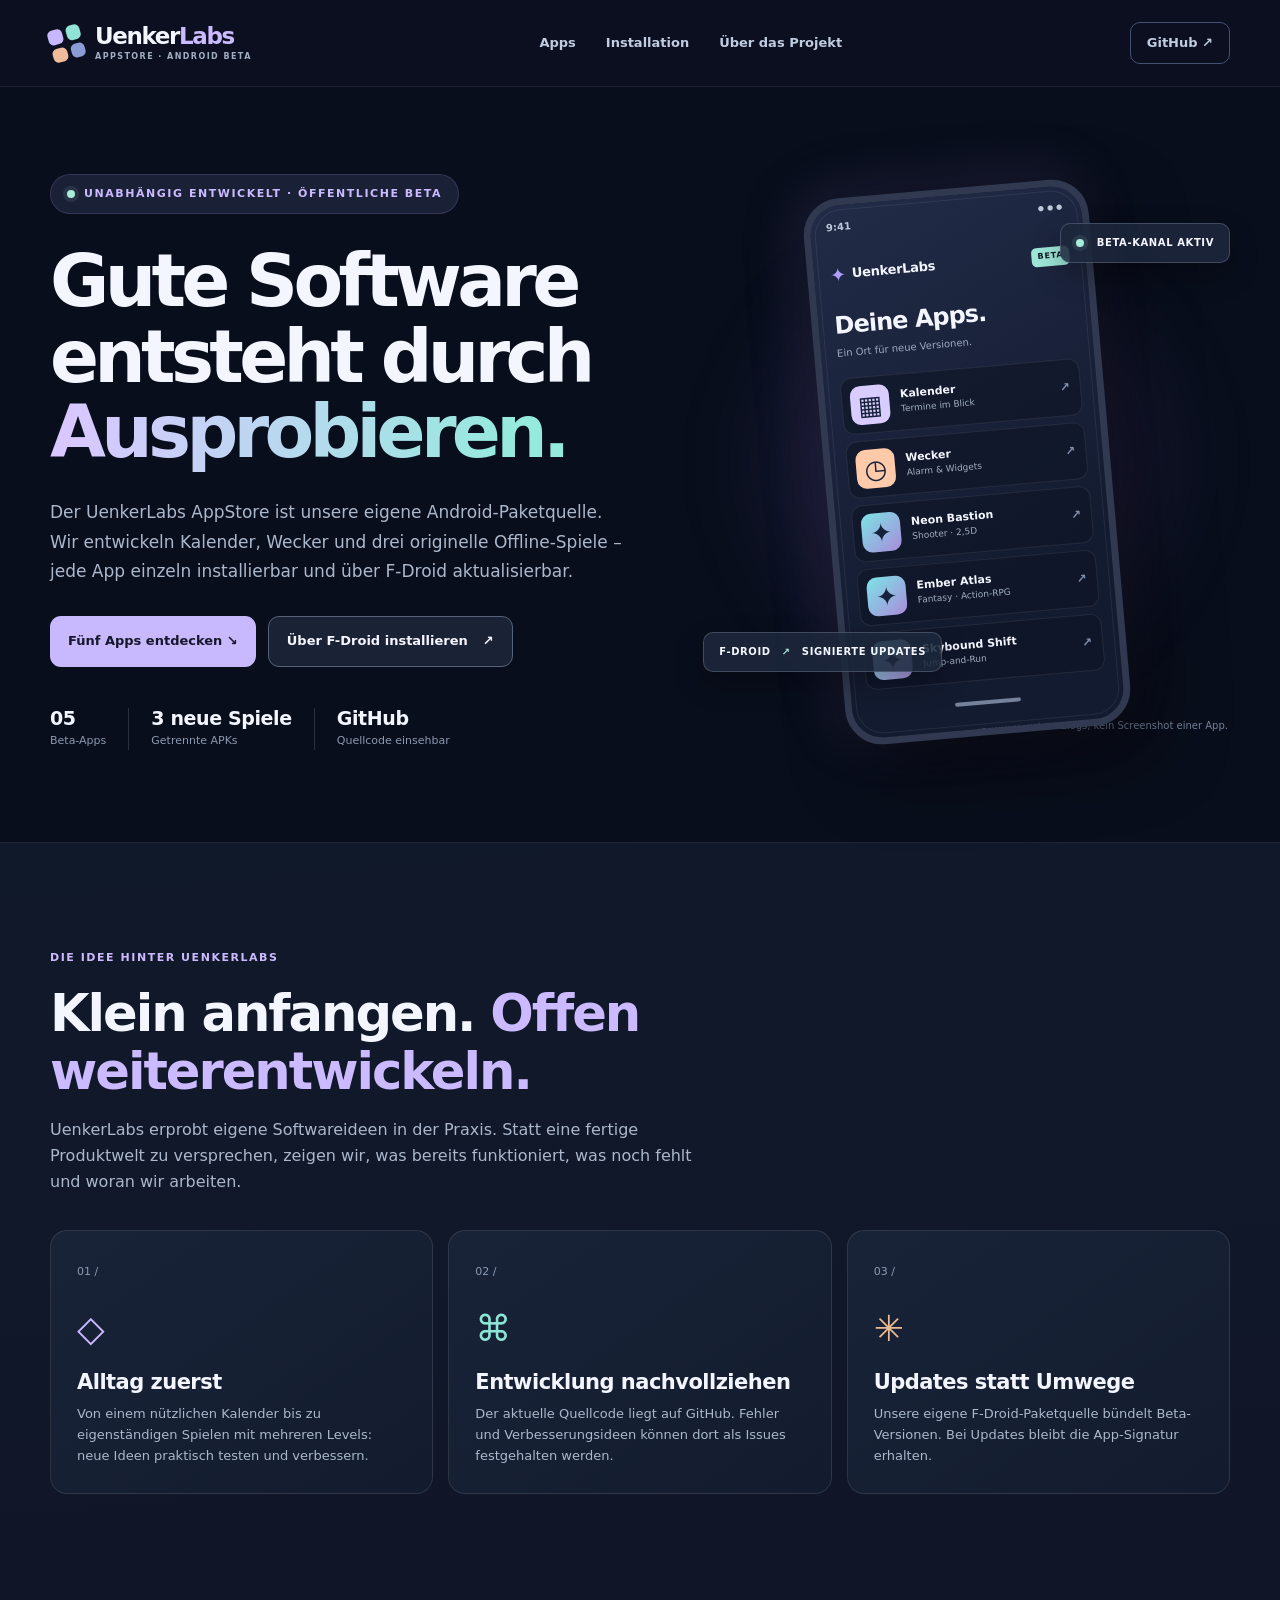
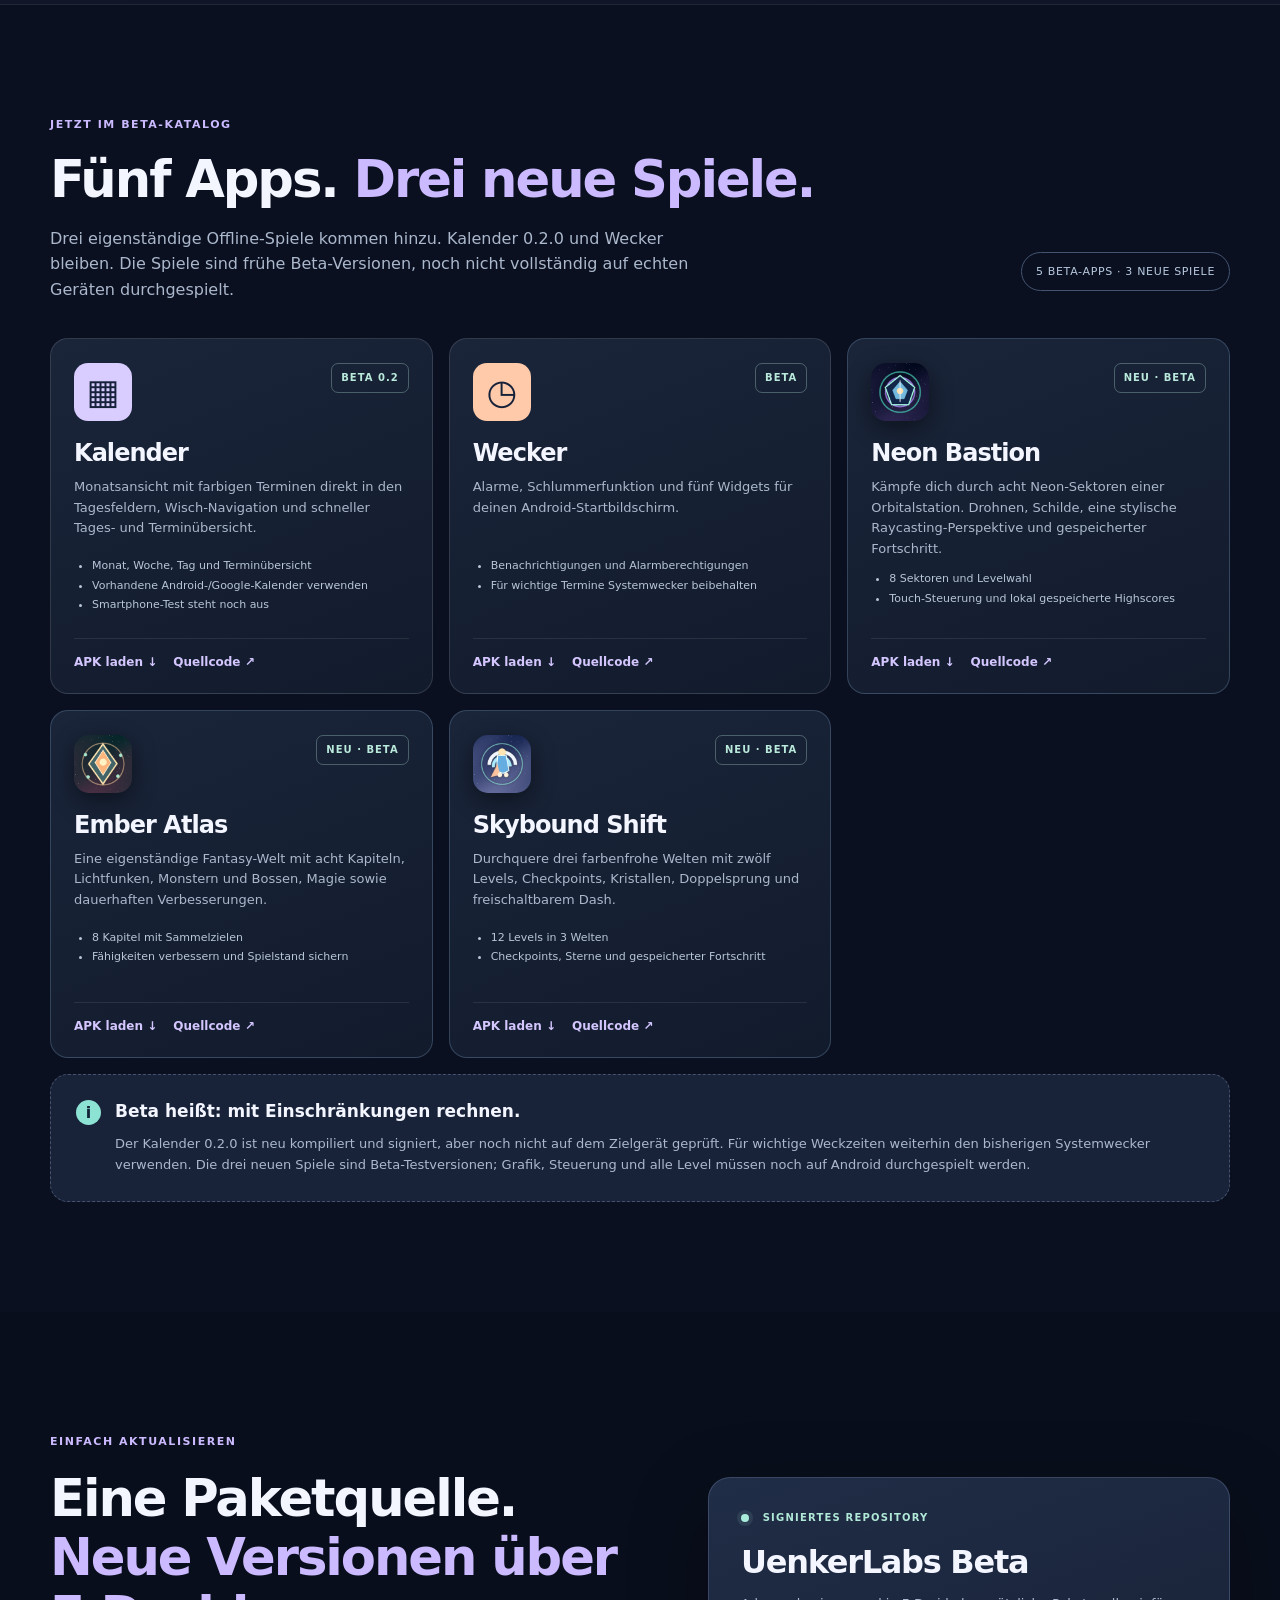
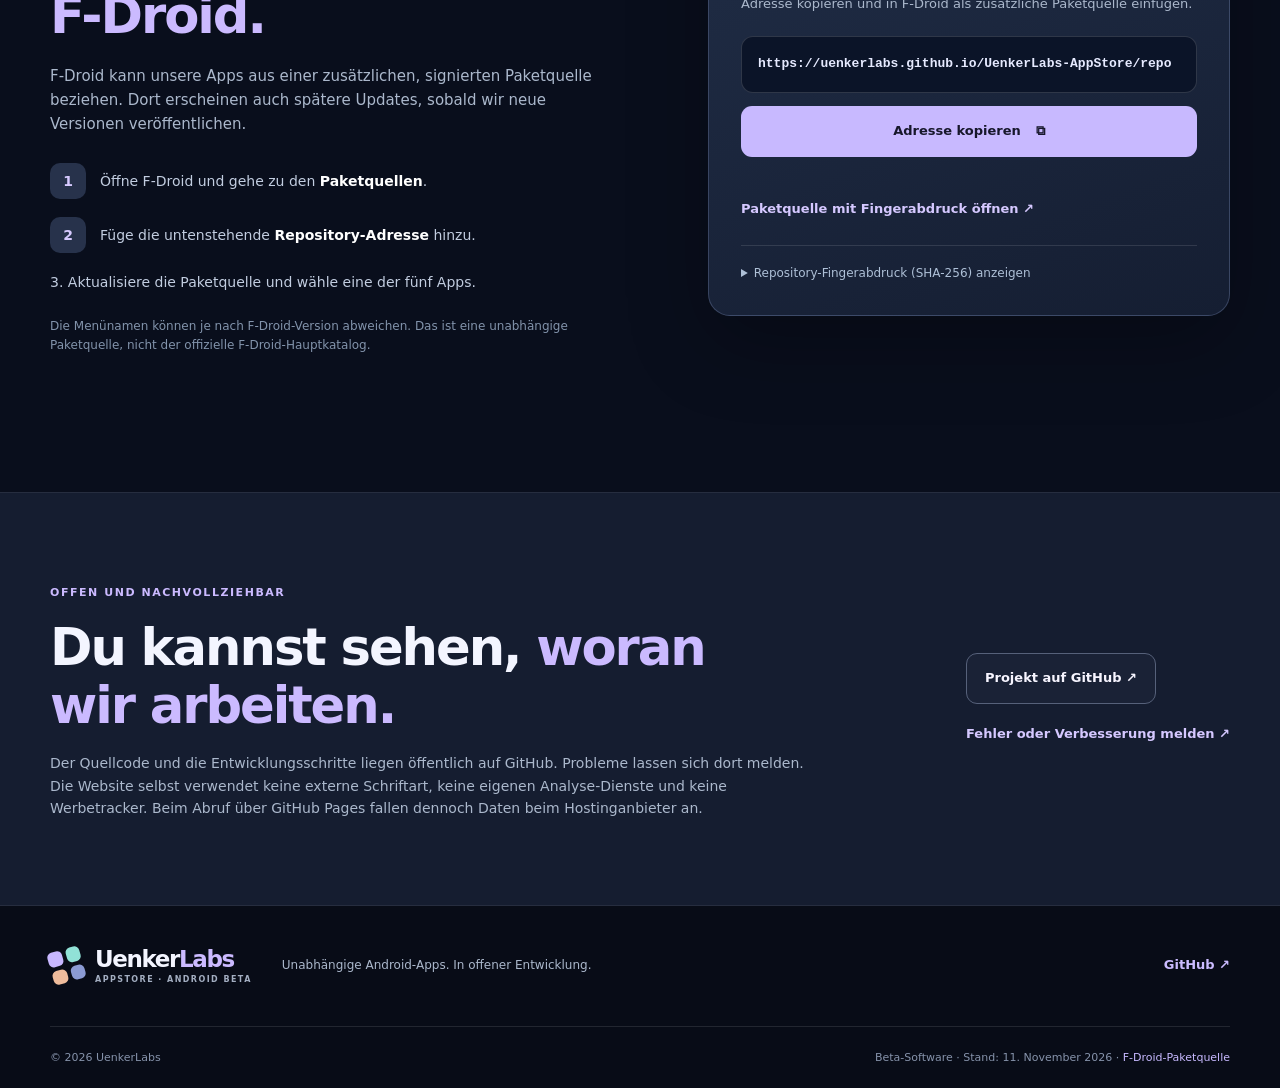
==== commit 2401f908: "Migrate signed F-Droid repository to UenkerLabs GitHub Pages domain" ====
--- a/index.html
+++ b/index.html
@@ -11,8 +11,8 @@
 <meta content="UenkerLabs AppStore: signierte Android-Beta-Apps – Kalender, Wecker, Neon Bastion, Ember Atlas und Skybound Shift. Getrennte APKs und Updates über F-Droid." property="og:description"/>
 <meta content="UenkerLabs AppStore" property="og:site_name"/>
 <meta content="de_DE" property="og:locale"/>
-<meta content="https://yzue1980.github.io/UenkerLabs-AppStore/" property="og:url"/>
-<link href="https://yzue1980.github.io/UenkerLabs-AppStore/" rel="canonical"/>
+<meta content="https://uenkerlabs.github.io/UenkerLabs-AppStore/" property="og:url"/>
+<link href="https://uenkerlabs.github.io/UenkerLabs-AppStore/" rel="canonical"/>
 <link href="favicon.svg" rel="icon" type="image/svg+xml"/>
 <link href="assets/style.css" rel="stylesheet"/>
 <script defer="" src="assets/main.js"></script>
@@ -103,10 +103,10 @@
 <p class="small-disclaimer">Die Menünamen können je nach F-Droid-Version abweichen. Das ist eine unabhängige Paketquelle, nicht der offizielle F-Droid-Hauptkatalog.</p>
 </div>
 <div class="install-panel"><div class="panel-kicker"><span aria-hidden="true" class="status-dot"></span> SIGNIERTES REPOSITORY</div><h3>UenkerLabs Beta</h3><p>Adresse kopieren und in F-Droid als zusätzliche Paketquelle einfügen.</p>
-<div class="repo-url" id="repo-url">https://yzue1980.github.io/UenkerLabs-AppStore/repo</div>
-<button class="button button-primary copy-button" data-copy="https://yzue1980.github.io/UenkerLabs-AppStore/repo" id="copy-repo" type="button">Adresse kopieren <span aria-hidden="true">⧉</span></button>
+<div class="repo-url" id="repo-url">https://uenkerlabs.github.io/UenkerLabs-AppStore/repo</div>
+<button class="button button-primary copy-button" data-copy="https://uenkerlabs.github.io/UenkerLabs-AppStore/repo" id="copy-repo" type="button">Adresse kopieren <span aria-hidden="true">⧉</span></button>
 <p aria-live="polite" class="copy-feedback" id="copy-feedback"></p>
-<a class="panel-link" href="https://yzue1980.github.io/UenkerLabs-AppStore/repo?fingerprint=1A25F39551B1615980705043AD003D9F3258A8E96E91539DDB0D89ABFCD3B0F8">Paketquelle mit Fingerabdruck öffnen ↗</a>
+<a class="panel-link" href="https://uenkerlabs.github.io/UenkerLabs-AppStore/repo?fingerprint=1A25F39551B1615980705043AD003D9F3258A8E96E91539DDB0D89ABFCD3B0F8">Paketquelle mit Fingerabdruck öffnen ↗</a>
 <details class="fingerprint"><summary>Repository-Fingerabdruck (SHA-256) anzeigen</summary><code>1A25F39551B1615980705043AD003D9F3258A8E96E91539DDB0D89ABFCD3B0F8</code></details>
 </div>
 </section>
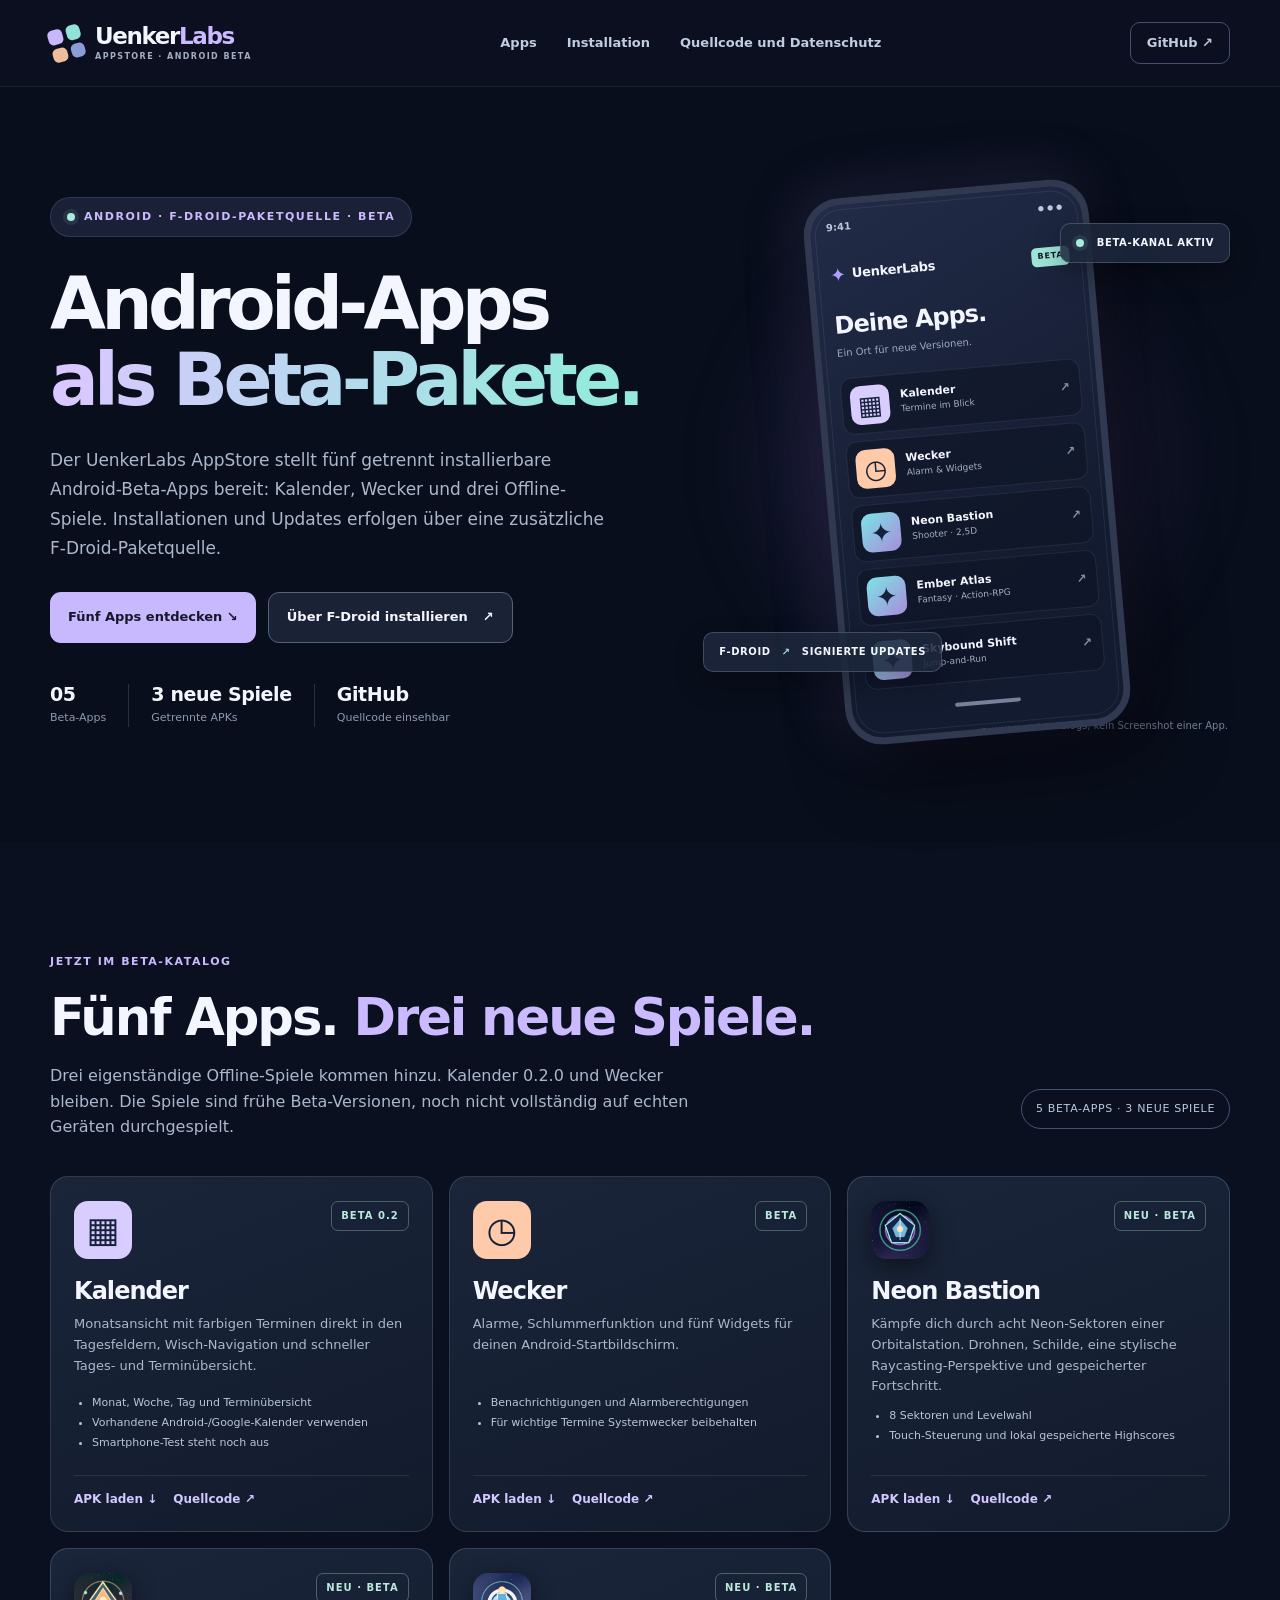
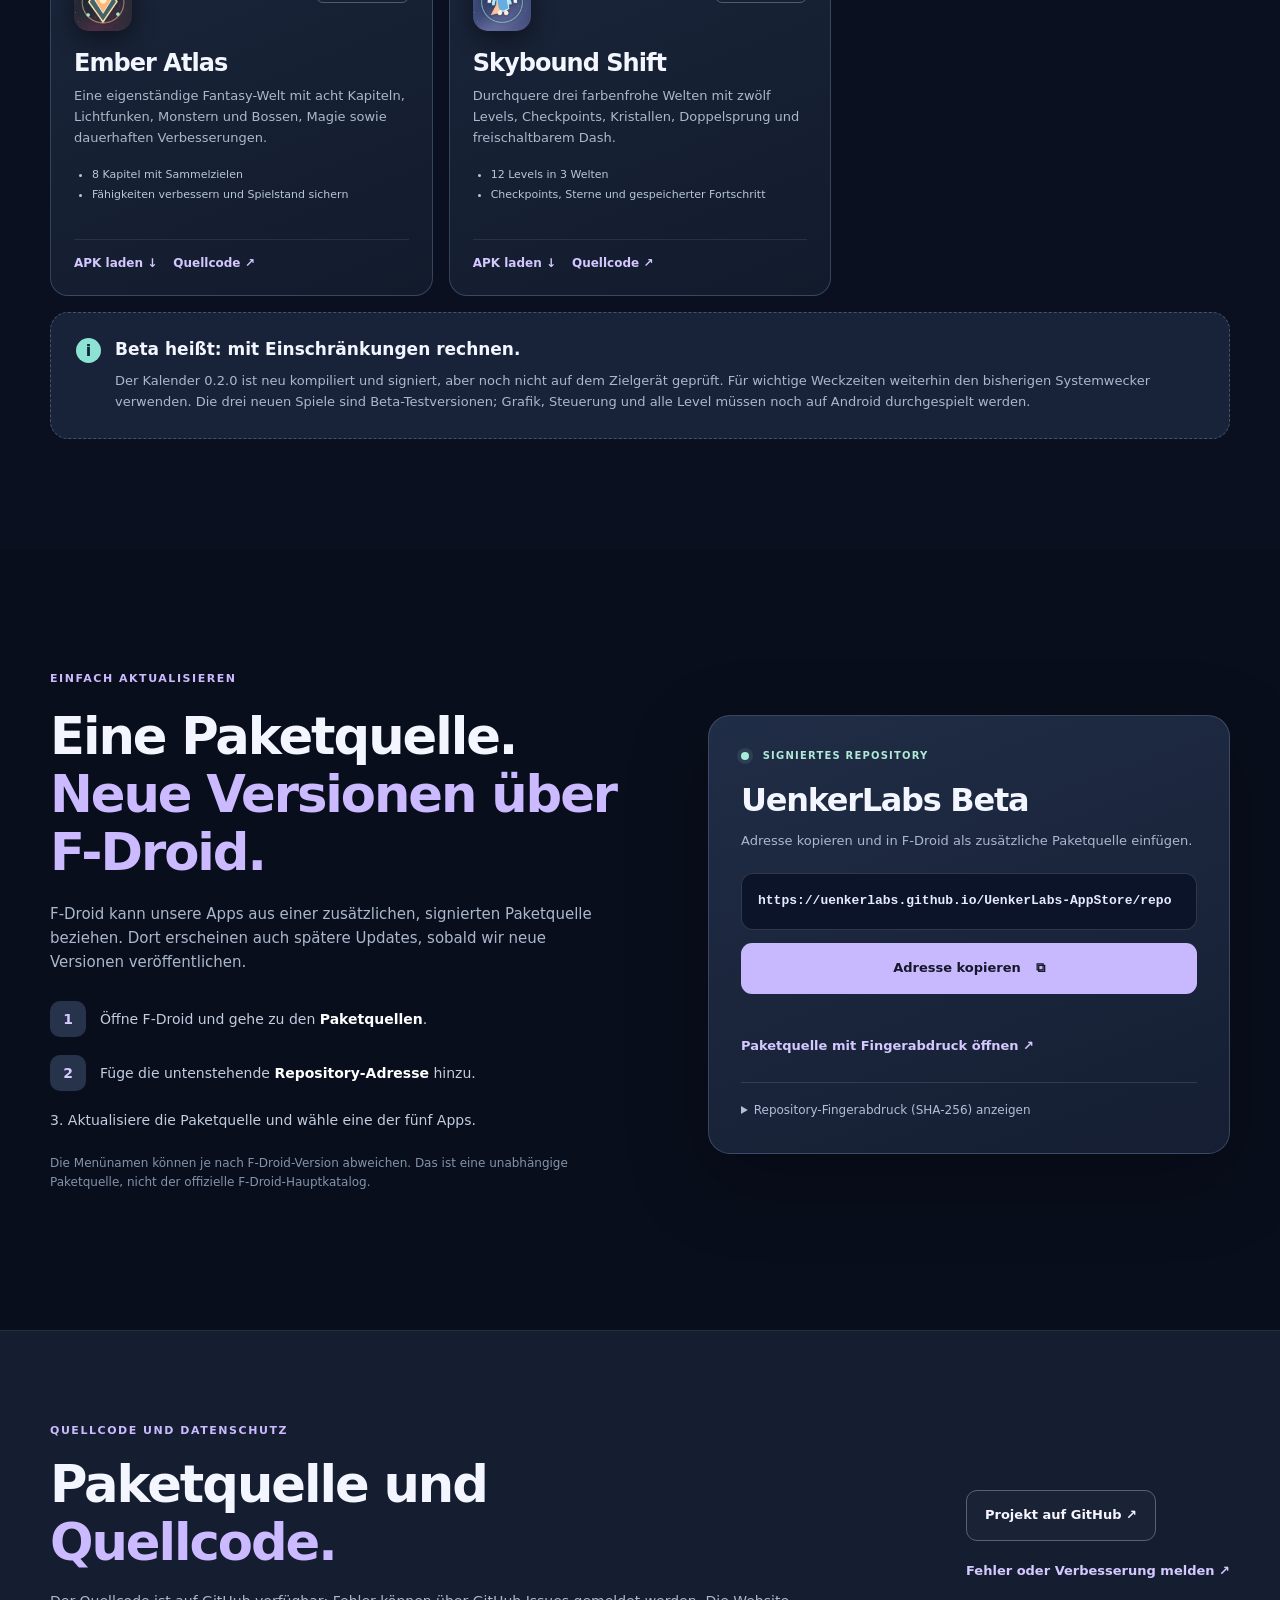
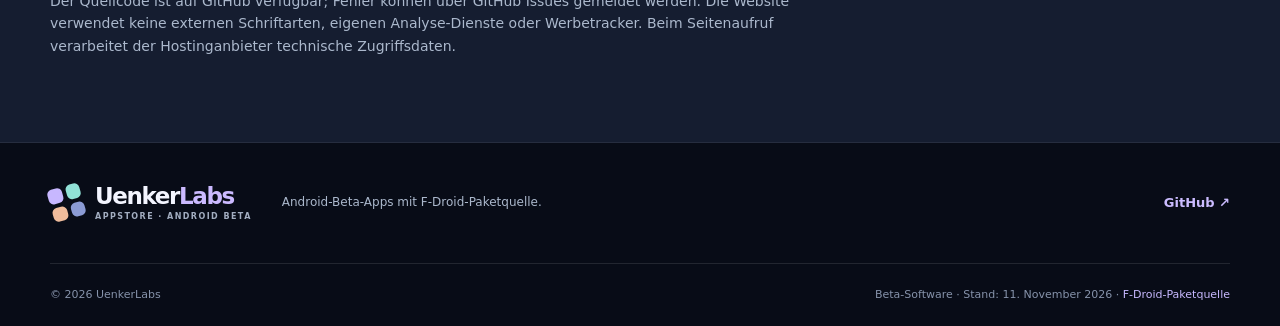
==== commit e9e5d39e: "docs: replace AppStore slogans with factual product text" ====
--- a/index.html
+++ b/index.html
@@ -7,7 +7,7 @@
 <meta content="#0a1020" name="theme-color"/>
 <meta content="UenkerLabs AppStore: signierte Android-Beta-Apps – Kalender, Wecker, Neon Bastion, Ember Atlas und Skybound Shift. Getrennte APKs und Updates über F-Droid." name="description"/>
 <meta content="website" property="og:type"/>
-<meta content="UenkerLabs AppStore – Android-Apps gemeinsam weiterentwickeln" property="og:title"/>
+<meta content="UenkerLabs AppStore – Android-Beta-Paketquelle" property="og:title"/>
 <meta content="UenkerLabs AppStore: signierte Android-Beta-Apps – Kalender, Wecker, Neon Bastion, Ember Atlas und Skybound Shift. Getrennte APKs und Updates über F-Droid." property="og:description"/>
 <meta content="UenkerLabs AppStore" property="og:site_name"/>
 <meta content="de_DE" property="og:locale"/>
@@ -16,7 +16,7 @@
 <link href="favicon.svg" rel="icon" type="image/svg+xml"/>
 <link href="assets/style.css" rel="stylesheet"/>
 <script defer="" src="assets/main.js"></script>
-<title>UenkerLabs AppStore – Android-Apps in offener Entwicklung</title>
+<title>UenkerLabs AppStore – Android-Beta-Apps</title>
 </head>
 <body id="top">
 <a class="skip-link" href="#main">Zum Inhalt springen</a>
@@ -27,7 +27,7 @@
 <span class="brand-copy">Uenker<span>Labs</span><small>APPSTORE · ANDROID BETA</small></span>
 </a>
 <nav aria-label="Hauptnavigation" class="primary-nav">
-<a href="#apps">Apps</a><a href="#installation">Installation</a><a href="#ueber-uns">Über das Projekt</a>
+<a href="#apps">Apps</a><a href="#installation">Installation</a><a href="#transparenz">Quellcode und Datenschutz</a>
 </nav>
 <a class="nav-github" href="https://github.com/UenkerLabs/UenkerLabs-AppStore" rel="noopener noreferrer" target="_blank">GitHub <span aria-hidden="true">↗</span></a>
 </div>
@@ -35,14 +35,14 @@
 <main id="main">
 <section aria-labelledby="hero-title" class="hero container">
 <div class="hero-copy">
-<p class="eyebrow"><span aria-hidden="true" class="status-dot"></span> UNABHÄNGIG ENTWICKELT · ÖFFENTLICHE BETA</p>
-<h1 id="hero-title">Gute Software<br/>entsteht durch <em>Ausprobieren.</em></h1>
-<p class="hero-lead">Der UenkerLabs AppStore ist unsere eigene Android-Paketquelle. Wir entwickeln Kalender, Wecker und drei originelle Offline-Spiele – jede App einzeln installierbar und über F-Droid aktualisierbar.</p>
+<p class="eyebrow"><span aria-hidden="true" class="status-dot"></span> ANDROID · F-DROID-PAKETQUELLE · BETA</p>
+<h1 id="hero-title">Android-Apps<br/><em>als Beta-Pakete.</em></h1>
+<p class="hero-lead">Der UenkerLabs AppStore stellt fünf getrennt installierbare Android-Beta-Apps bereit: Kalender, Wecker und drei Offline-Spiele. Installationen und Updates erfolgen über eine zusätzliche F-Droid-Paketquelle.</p>
 <div class="hero-actions">
 <a class="button button-primary" href="#apps">Fünf Apps entdecken ↘</a>
 <a class="button button-outline" href="#installation">Über F-Droid installieren <span aria-hidden="true">↗</span></a>
 </div>
-<div aria-label="Entwicklungsstand" class="hero-metrics">
+<div aria-label="Beta-Paketübersicht" class="hero-metrics">
 <span><strong>05</strong><small>Beta-Apps</small></span>
 <span><strong>3 neue Spiele</strong><small>Getrennte APKs</small></span>
 <span><strong>GitHub</strong><small>Quellcode einsehbar</small></span>
@@ -64,16 +64,6 @@
 </div>
 <div class="float-label float-bottom">F-DROID <span aria-hidden="true">↗</span> SIGNIERTE UPDATES</div>
 <p class="visual-caption">Illustration des Katalogs, kein Screenshot einer App.</p>
-</div>
-</section>
-<section aria-labelledby="value-title" class="value-band" id="ueber-uns">
-<div class="container">
-<div class="section-head narrow"><span class="kicker">DIE IDEE HINTER UENKERLABS</span><h2 id="value-title">Klein anfangen. <span>Offen weiterentwickeln.</span></h2><p>UenkerLabs erprobt eigene Softwareideen in der Praxis. Statt eine fertige Produktwelt zu versprechen, zeigen wir, was bereits funktioniert, was noch fehlt und woran wir arbeiten.</p></div>
-<div class="principle-grid">
-<article><span class="principle-num">01 /</span><div aria-hidden="true" class="principle-icon">◇</div><h3>Alltag zuerst</h3><p>Von einem nützlichen Kalender bis zu eigenständigen Spielen mit mehreren Levels: neue Ideen praktisch testen und verbessern.</p></article>
-<article><span class="principle-num">02 /</span><div aria-hidden="true" class="principle-icon teal">⌘</div><h3>Entwicklung nachvollziehen</h3><p>Der aktuelle Quellcode liegt auf GitHub. Fehler und Verbesserungsideen können dort als Issues festgehalten werden.</p></article>
-<article><span class="principle-num">03 /</span><div aria-hidden="true" class="principle-icon amber">✳</div><h3>Updates statt Umwege</h3><p>Unsere eigene F-Droid-Paketquelle bündelt Beta-Versionen. Bei Updates bleibt die App-Signatur erhalten.</p></article>
-</div>
 </div>
 </section>
 <section aria-labelledby="apps-title" class="catalog" id="apps">
@@ -110,8 +100,8 @@
 <details class="fingerprint"><summary>Repository-Fingerabdruck (SHA-256) anzeigen</summary><code>1A25F39551B1615980705043AD003D9F3258A8E96E91539DDB0D89ABFCD3B0F8</code></details>
 </div>
 </section>
-<section aria-labelledby="transparency-title" class="transparency" id="transparenz"><div class="container transparency-inner"><div><span class="kicker">OFFEN UND NACHVOLLZIEHBAR</span><h2 id="transparency-title">Du kannst sehen, <span>woran wir arbeiten.</span></h2><p>Der Quellcode und die Entwicklungsschritte liegen öffentlich auf GitHub. Probleme lassen sich dort melden. Die Website selbst verwendet keine externe Schriftart, keine eigenen Analyse-Dienste und keine Werbetracker. Beim Abruf über GitHub Pages fallen dennoch Daten beim Hostinganbieter an.</p></div><div class="transparency-actions"><a class="button button-outline" href="https://github.com/UenkerLabs/UenkerLabs-AppStore" rel="noopener noreferrer" target="_blank">Projekt auf GitHub ↗</a><a class="text-link" href="https://github.com/UenkerLabs/UenkerLabs-AppStore/issues" rel="noopener noreferrer" target="_blank">Fehler oder Verbesserung melden ↗</a></div></div></section>
+<section aria-labelledby="transparency-title" class="transparency" id="transparenz"><div class="container transparency-inner"><div><span class="kicker">QUELLCODE UND DATENSCHUTZ</span><h2 id="transparency-title">Paketquelle und <span>Quellcode.</span></h2><p>Der Quellcode ist auf GitHub verfügbar; Fehler können über GitHub Issues gemeldet werden. Die Website verwendet keine externen Schriftarten, eigenen Analyse-Dienste oder Werbetracker. Beim Seitenaufruf verarbeitet der Hostinganbieter technische Zugriffsdaten.</p></div><div class="transparency-actions"><a class="button button-outline" href="https://github.com/UenkerLabs/UenkerLabs-AppStore" rel="noopener noreferrer" target="_blank">Projekt auf GitHub ↗</a><a class="text-link" href="https://github.com/UenkerLabs/UenkerLabs-AppStore/issues" rel="noopener noreferrer" target="_blank">Fehler oder Verbesserung melden ↗</a></div></div></section>
 </main>
-<footer class="footer"><div class="container footer-top"><a class="brand" href="#top"><span aria-hidden="true" class="brand-symbol"><i></i><i></i><i></i><i></i></span><span class="brand-copy">Uenker<span>Labs</span><small>APPSTORE · ANDROID BETA</small></span></a><p>Unabhängige Android-Apps. In offener Entwicklung.</p><a href="https://github.com/UenkerLabs/UenkerLabs-AppStore" rel="noopener noreferrer" target="_blank">GitHub ↗</a></div><div class="container footer-bottom"><span>© <span id="year">2026</span> UenkerLabs</span><span>Beta-Software · Stand: 11. November 2026 · <a href="repo/">F-Droid-Paketquelle</a></span></div></footer>
+<footer class="footer"><div class="container footer-top"><a class="brand" href="#top"><span aria-hidden="true" class="brand-symbol"><i></i><i></i><i></i><i></i></span><span class="brand-copy">Uenker<span>Labs</span><small>APPSTORE · ANDROID BETA</small></span></a><p>Android-Beta-Apps mit F-Droid-Paketquelle.</p><a href="https://github.com/UenkerLabs/UenkerLabs-AppStore" rel="noopener noreferrer" target="_blank">GitHub ↗</a></div><div class="container footer-bottom"><span>© <span id="year">2026</span> UenkerLabs</span><span>Beta-Software · Stand: 11. November 2026 · <a href="repo/">F-Droid-Paketquelle</a></span></div></footer>
 </body>
 </html>
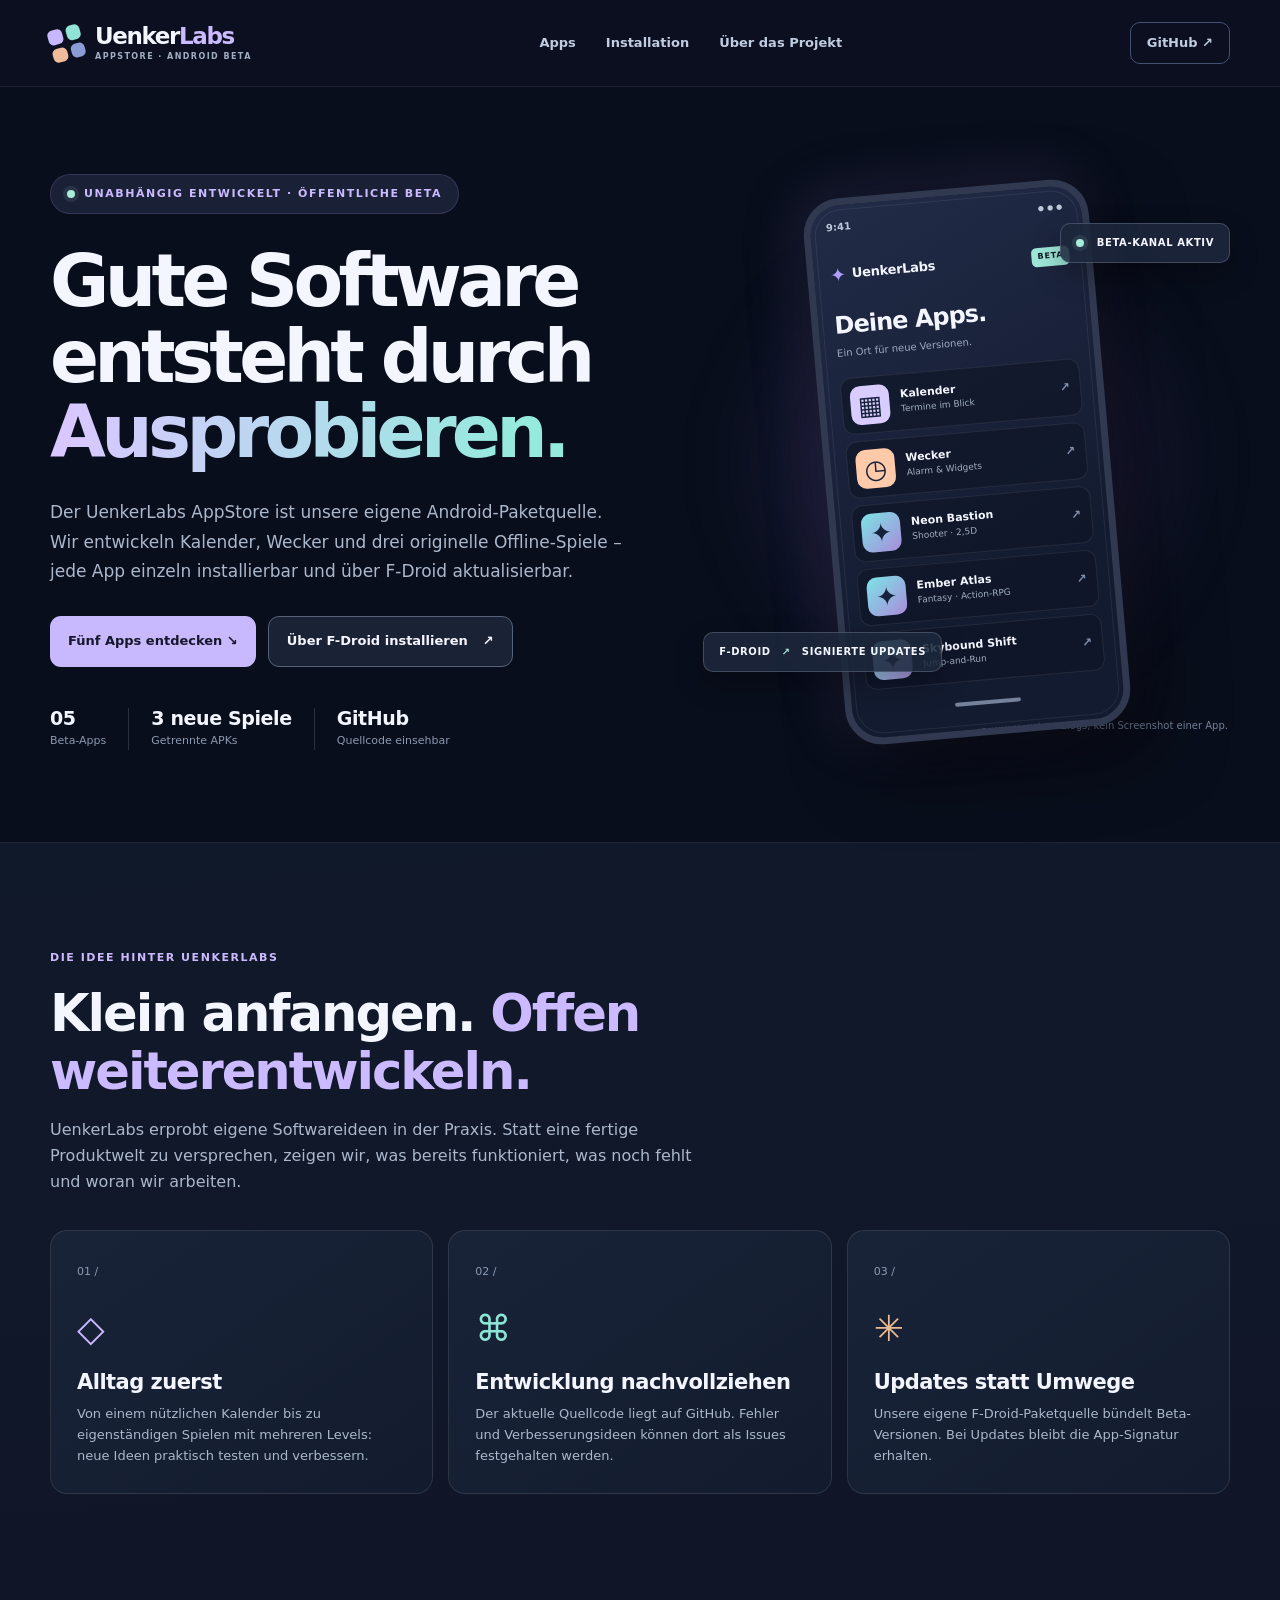
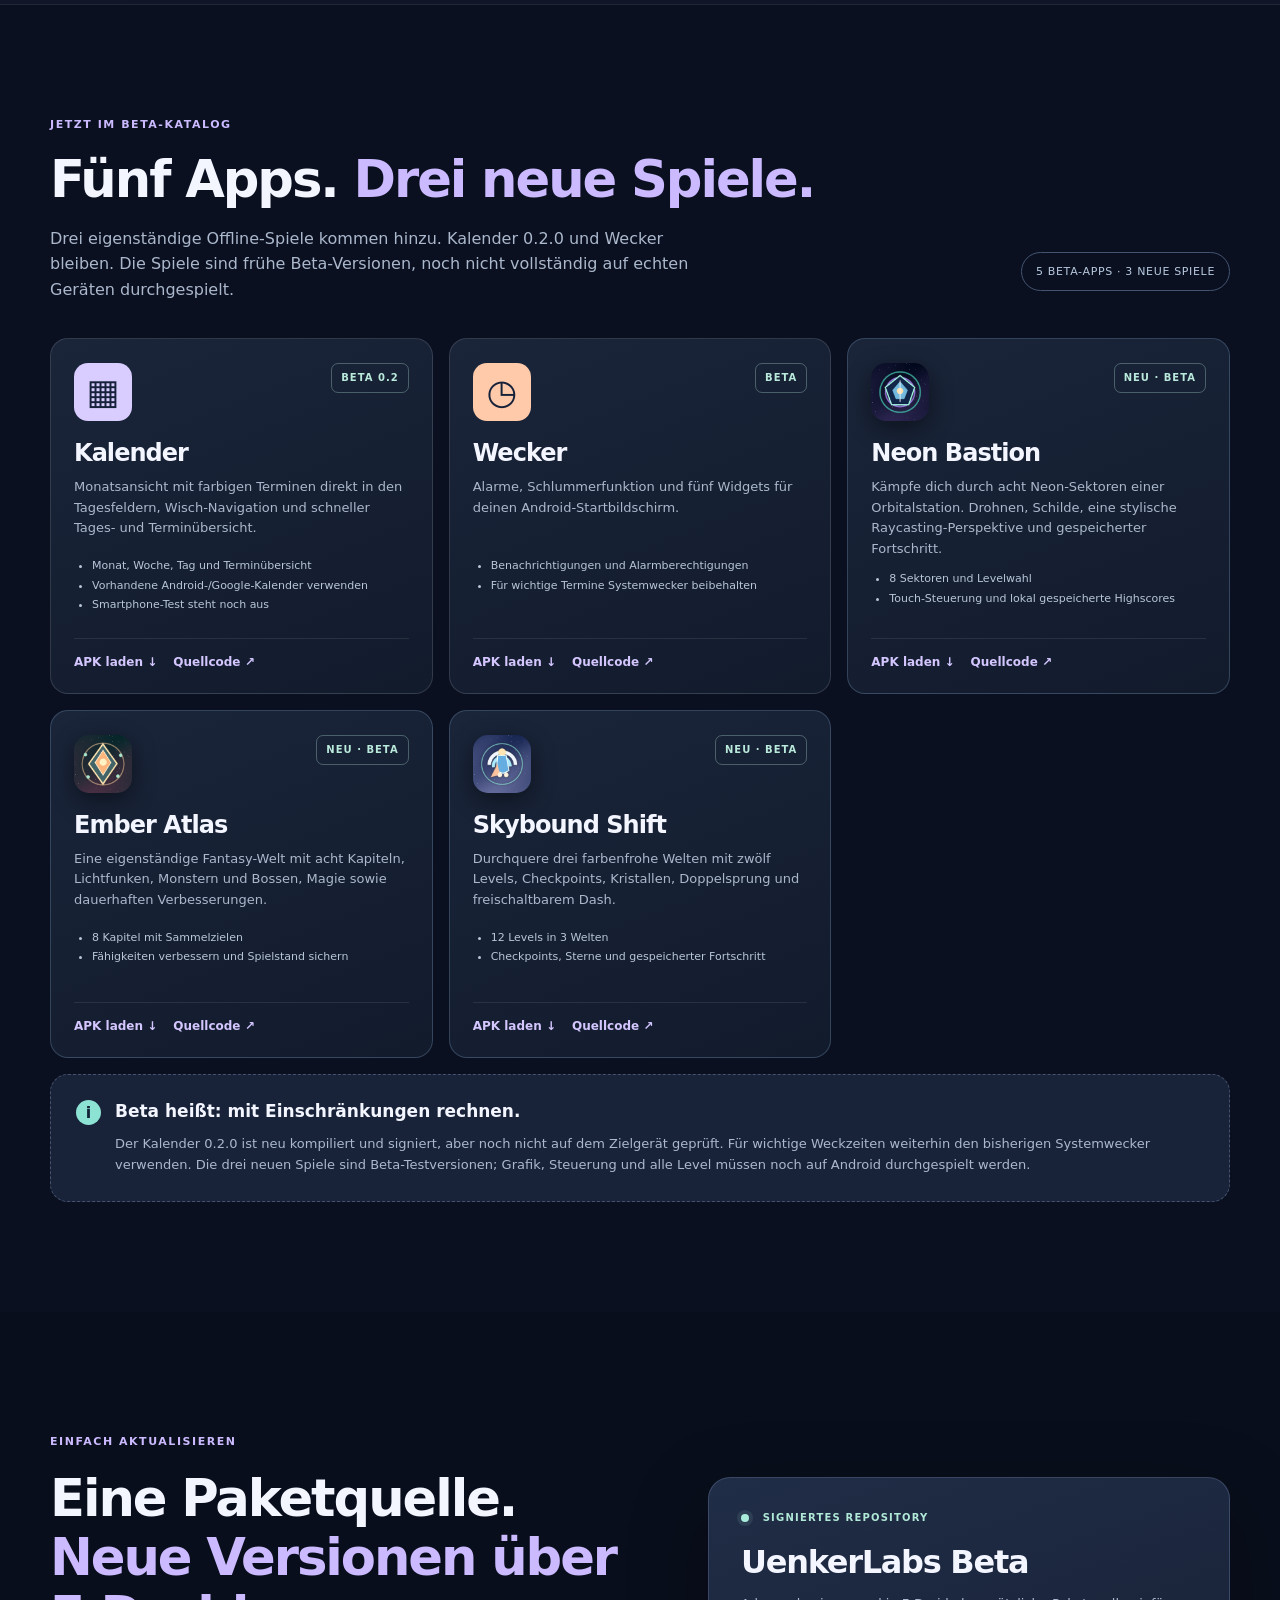
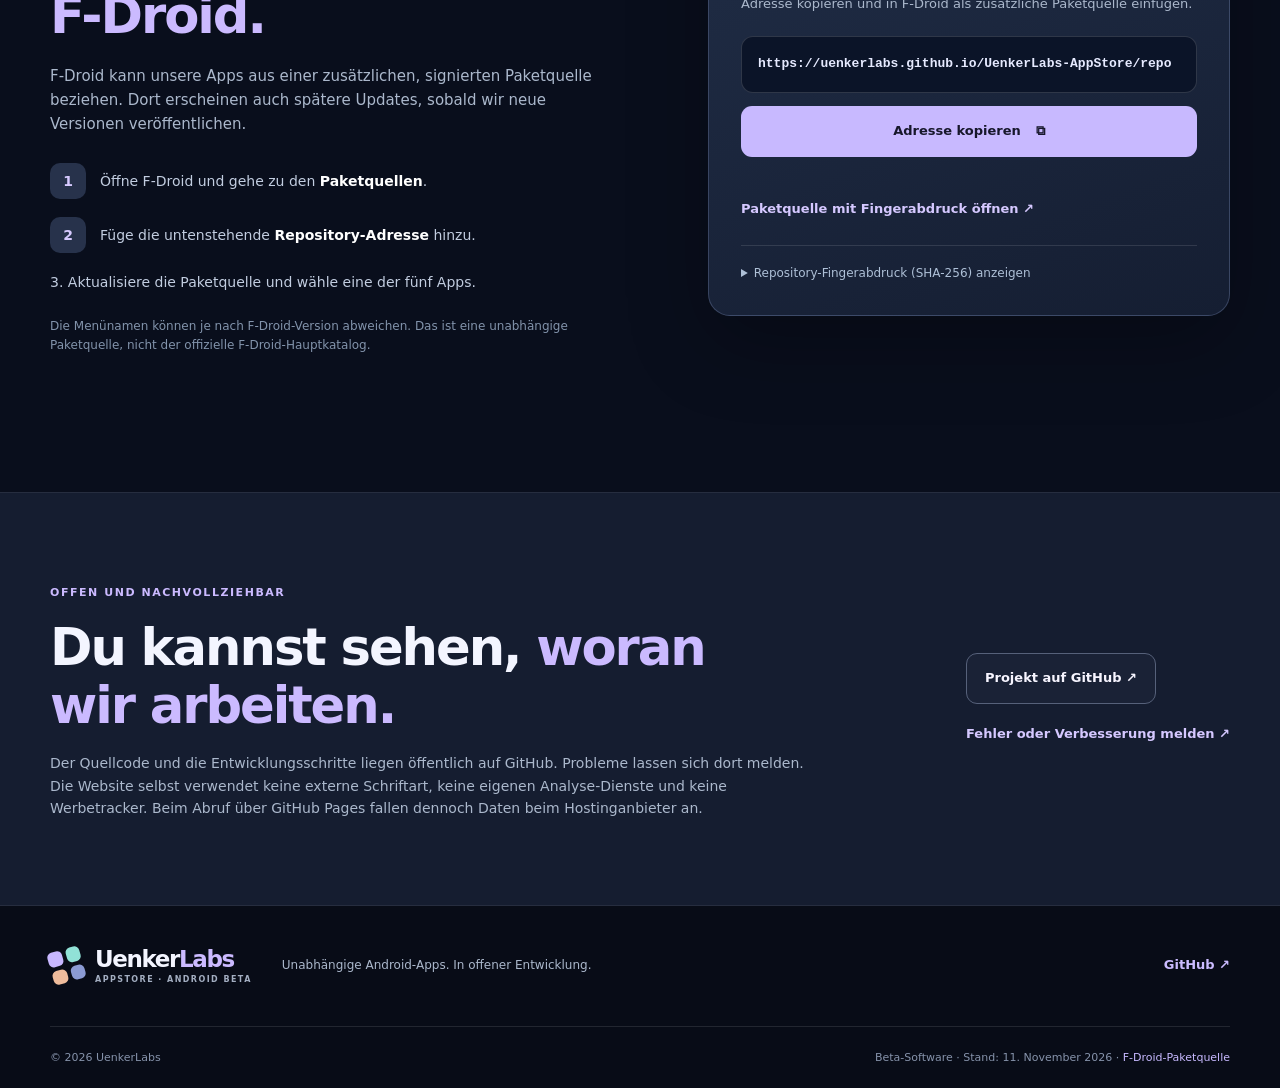
==== commit bf832b80: "Correct F-Droid repository deep link format for Android client" ====
--- a/index.html
+++ b/index.html
@@ -7,7 +7,7 @@
 <meta content="#0a1020" name="theme-color"/>
 <meta content="UenkerLabs AppStore: signierte Android-Beta-Apps – Kalender, Wecker, Neon Bastion, Ember Atlas und Skybound Shift. Getrennte APKs und Updates über F-Droid." name="description"/>
 <meta content="website" property="og:type"/>
-<meta content="UenkerLabs AppStore – Android-Beta-Paketquelle" property="og:title"/>
+<meta content="UenkerLabs AppStore – Android-Apps gemeinsam weiterentwickeln" property="og:title"/>
 <meta content="UenkerLabs AppStore: signierte Android-Beta-Apps – Kalender, Wecker, Neon Bastion, Ember Atlas und Skybound Shift. Getrennte APKs und Updates über F-Droid." property="og:description"/>
 <meta content="UenkerLabs AppStore" property="og:site_name"/>
 <meta content="de_DE" property="og:locale"/>
@@ -16,7 +16,7 @@
 <link href="favicon.svg" rel="icon" type="image/svg+xml"/>
 <link href="assets/style.css" rel="stylesheet"/>
 <script defer="" src="assets/main.js"></script>
-<title>UenkerLabs AppStore – Android-Beta-Apps</title>
+<title>UenkerLabs AppStore – Android-Apps in offener Entwicklung</title>
 </head>
 <body id="top">
 <a class="skip-link" href="#main">Zum Inhalt springen</a>
@@ -27,7 +27,7 @@
 <span class="brand-copy">Uenker<span>Labs</span><small>APPSTORE · ANDROID BETA</small></span>
 </a>
 <nav aria-label="Hauptnavigation" class="primary-nav">
-<a href="#apps">Apps</a><a href="#installation">Installation</a><a href="#transparenz">Quellcode und Datenschutz</a>
+<a href="#apps">Apps</a><a href="#installation">Installation</a><a href="#ueber-uns">Über das Projekt</a>
 </nav>
 <a class="nav-github" href="https://github.com/UenkerLabs/UenkerLabs-AppStore" rel="noopener noreferrer" target="_blank">GitHub <span aria-hidden="true">↗</span></a>
 </div>
@@ -35,14 +35,14 @@
 <main id="main">
 <section aria-labelledby="hero-title" class="hero container">
 <div class="hero-copy">
-<p class="eyebrow"><span aria-hidden="true" class="status-dot"></span> ANDROID · F-DROID-PAKETQUELLE · BETA</p>
-<h1 id="hero-title">Android-Apps<br/><em>als Beta-Pakete.</em></h1>
-<p class="hero-lead">Der UenkerLabs AppStore stellt fünf getrennt installierbare Android-Beta-Apps bereit: Kalender, Wecker und drei Offline-Spiele. Installationen und Updates erfolgen über eine zusätzliche F-Droid-Paketquelle.</p>
+<p class="eyebrow"><span aria-hidden="true" class="status-dot"></span> UNABHÄNGIG ENTWICKELT · ÖFFENTLICHE BETA</p>
+<h1 id="hero-title">Gute Software<br/>entsteht durch <em>Ausprobieren.</em></h1>
+<p class="hero-lead">Der UenkerLabs AppStore ist unsere eigene Android-Paketquelle. Wir entwickeln Kalender, Wecker und drei originelle Offline-Spiele – jede App einzeln installierbar und über F-Droid aktualisierbar.</p>
 <div class="hero-actions">
 <a class="button button-primary" href="#apps">Fünf Apps entdecken ↘</a>
 <a class="button button-outline" href="#installation">Über F-Droid installieren <span aria-hidden="true">↗</span></a>
 </div>
-<div aria-label="Beta-Paketübersicht" class="hero-metrics">
+<div aria-label="Entwicklungsstand" class="hero-metrics">
 <span><strong>05</strong><small>Beta-Apps</small></span>
 <span><strong>3 neue Spiele</strong><small>Getrennte APKs</small></span>
 <span><strong>GitHub</strong><small>Quellcode einsehbar</small></span>
@@ -64,6 +64,16 @@
 </div>
 <div class="float-label float-bottom">F-DROID <span aria-hidden="true">↗</span> SIGNIERTE UPDATES</div>
 <p class="visual-caption">Illustration des Katalogs, kein Screenshot einer App.</p>
+</div>
+</section>
+<section aria-labelledby="value-title" class="value-band" id="ueber-uns">
+<div class="container">
+<div class="section-head narrow"><span class="kicker">DIE IDEE HINTER UENKERLABS</span><h2 id="value-title">Klein anfangen. <span>Offen weiterentwickeln.</span></h2><p>UenkerLabs erprobt eigene Softwareideen in der Praxis. Statt eine fertige Produktwelt zu versprechen, zeigen wir, was bereits funktioniert, was noch fehlt und woran wir arbeiten.</p></div>
+<div class="principle-grid">
+<article><span class="principle-num">01 /</span><div aria-hidden="true" class="principle-icon">◇</div><h3>Alltag zuerst</h3><p>Von einem nützlichen Kalender bis zu eigenständigen Spielen mit mehreren Levels: neue Ideen praktisch testen und verbessern.</p></article>
+<article><span class="principle-num">02 /</span><div aria-hidden="true" class="principle-icon teal">⌘</div><h3>Entwicklung nachvollziehen</h3><p>Der aktuelle Quellcode liegt auf GitHub. Fehler und Verbesserungsideen können dort als Issues festgehalten werden.</p></article>
+<article><span class="principle-num">03 /</span><div aria-hidden="true" class="principle-icon amber">✳</div><h3>Updates statt Umwege</h3><p>Unsere eigene F-Droid-Paketquelle bündelt Beta-Versionen. Bei Updates bleibt die App-Signatur erhalten.</p></article>
+</div>
 </div>
 </section>
 <section aria-labelledby="apps-title" class="catalog" id="apps">
@@ -96,12 +106,12 @@
 <div class="repo-url" id="repo-url">https://uenkerlabs.github.io/UenkerLabs-AppStore/repo</div>
 <button class="button button-primary copy-button" data-copy="https://uenkerlabs.github.io/UenkerLabs-AppStore/repo" id="copy-repo" type="button">Adresse kopieren <span aria-hidden="true">⧉</span></button>
 <p aria-live="polite" class="copy-feedback" id="copy-feedback"></p>
-<a class="panel-link" href="https://uenkerlabs.github.io/UenkerLabs-AppStore/repo?fingerprint=1A25F39551B1615980705043AD003D9F3258A8E96E91539DDB0D89ABFCD3B0F8">Paketquelle mit Fingerabdruck öffnen ↗</a>
+<a class="panel-link" href="https://fdroid.link/#https://uenkerlabs.github.io/UenkerLabs-AppStore/repo?fingerprint=1A25F39551B1615980705043AD003D9F3258A8E96E91539DDB0D89ABFCD3B0F8">Paketquelle mit Fingerabdruck öffnen ↗</a>
 <details class="fingerprint"><summary>Repository-Fingerabdruck (SHA-256) anzeigen</summary><code>1A25F39551B1615980705043AD003D9F3258A8E96E91539DDB0D89ABFCD3B0F8</code></details>
 </div>
 </section>
-<section aria-labelledby="transparency-title" class="transparency" id="transparenz"><div class="container transparency-inner"><div><span class="kicker">QUELLCODE UND DATENSCHUTZ</span><h2 id="transparency-title">Paketquelle und <span>Quellcode.</span></h2><p>Der Quellcode ist auf GitHub verfügbar; Fehler können über GitHub Issues gemeldet werden. Die Website verwendet keine externen Schriftarten, eigenen Analyse-Dienste oder Werbetracker. Beim Seitenaufruf verarbeitet der Hostinganbieter technische Zugriffsdaten.</p></div><div class="transparency-actions"><a class="button button-outline" href="https://github.com/UenkerLabs/UenkerLabs-AppStore" rel="noopener noreferrer" target="_blank">Projekt auf GitHub ↗</a><a class="text-link" href="https://github.com/UenkerLabs/UenkerLabs-AppStore/issues" rel="noopener noreferrer" target="_blank">Fehler oder Verbesserung melden ↗</a></div></div></section>
+<section aria-labelledby="transparency-title" class="transparency" id="transparenz"><div class="container transparency-inner"><div><span class="kicker">OFFEN UND NACHVOLLZIEHBAR</span><h2 id="transparency-title">Du kannst sehen, <span>woran wir arbeiten.</span></h2><p>Der Quellcode und die Entwicklungsschritte liegen öffentlich auf GitHub. Probleme lassen sich dort melden. Die Website selbst verwendet keine externe Schriftart, keine eigenen Analyse-Dienste und keine Werbetracker. Beim Abruf über GitHub Pages fallen dennoch Daten beim Hostinganbieter an.</p></div><div class="transparency-actions"><a class="button button-outline" href="https://github.com/UenkerLabs/UenkerLabs-AppStore" rel="noopener noreferrer" target="_blank">Projekt auf GitHub ↗</a><a class="text-link" href="https://github.com/UenkerLabs/UenkerLabs-AppStore/issues" rel="noopener noreferrer" target="_blank">Fehler oder Verbesserung melden ↗</a></div></div></section>
 </main>
-<footer class="footer"><div class="container footer-top"><a class="brand" href="#top"><span aria-hidden="true" class="brand-symbol"><i></i><i></i><i></i><i></i></span><span class="brand-copy">Uenker<span>Labs</span><small>APPSTORE · ANDROID BETA</small></span></a><p>Android-Beta-Apps mit F-Droid-Paketquelle.</p><a href="https://github.com/UenkerLabs/UenkerLabs-AppStore" rel="noopener noreferrer" target="_blank">GitHub ↗</a></div><div class="container footer-bottom"><span>© <span id="year">2026</span> UenkerLabs</span><span>Beta-Software · Stand: 11. November 2026 · <a href="repo/">F-Droid-Paketquelle</a></span></div></footer>
+<footer class="footer"><div class="container footer-top"><a class="brand" href="#top"><span aria-hidden="true" class="brand-symbol"><i></i><i></i><i></i><i></i></span><span class="brand-copy">Uenker<span>Labs</span><small>APPSTORE · ANDROID BETA</small></span></a><p>Unabhängige Android-Apps. In offener Entwicklung.</p><a href="https://github.com/UenkerLabs/UenkerLabs-AppStore" rel="noopener noreferrer" target="_blank">GitHub ↗</a></div><div class="container footer-bottom"><span>© <span id="year">2026</span> UenkerLabs</span><span>Beta-Software · Stand: 11. November 2026 · <a href="repo/">F-Droid-Paketquelle</a></span></div></footer>
 </body>
 </html>
